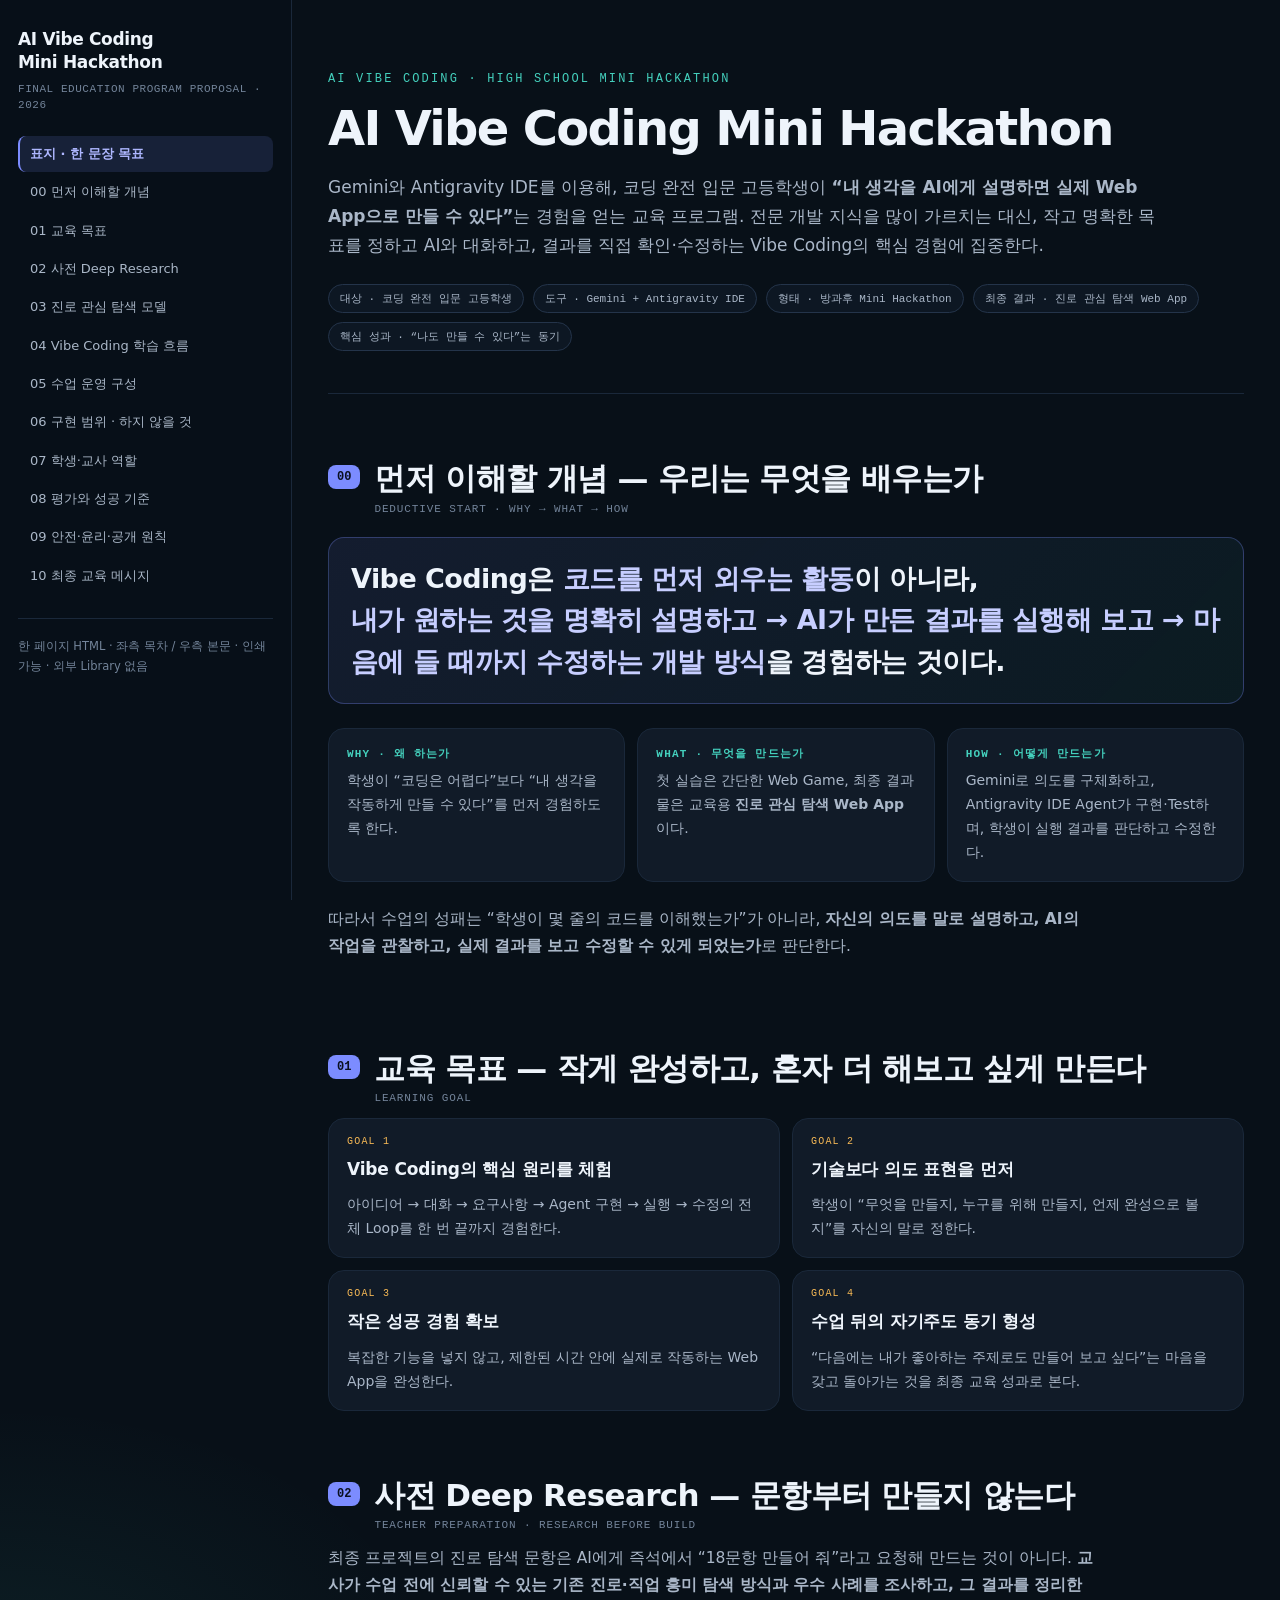
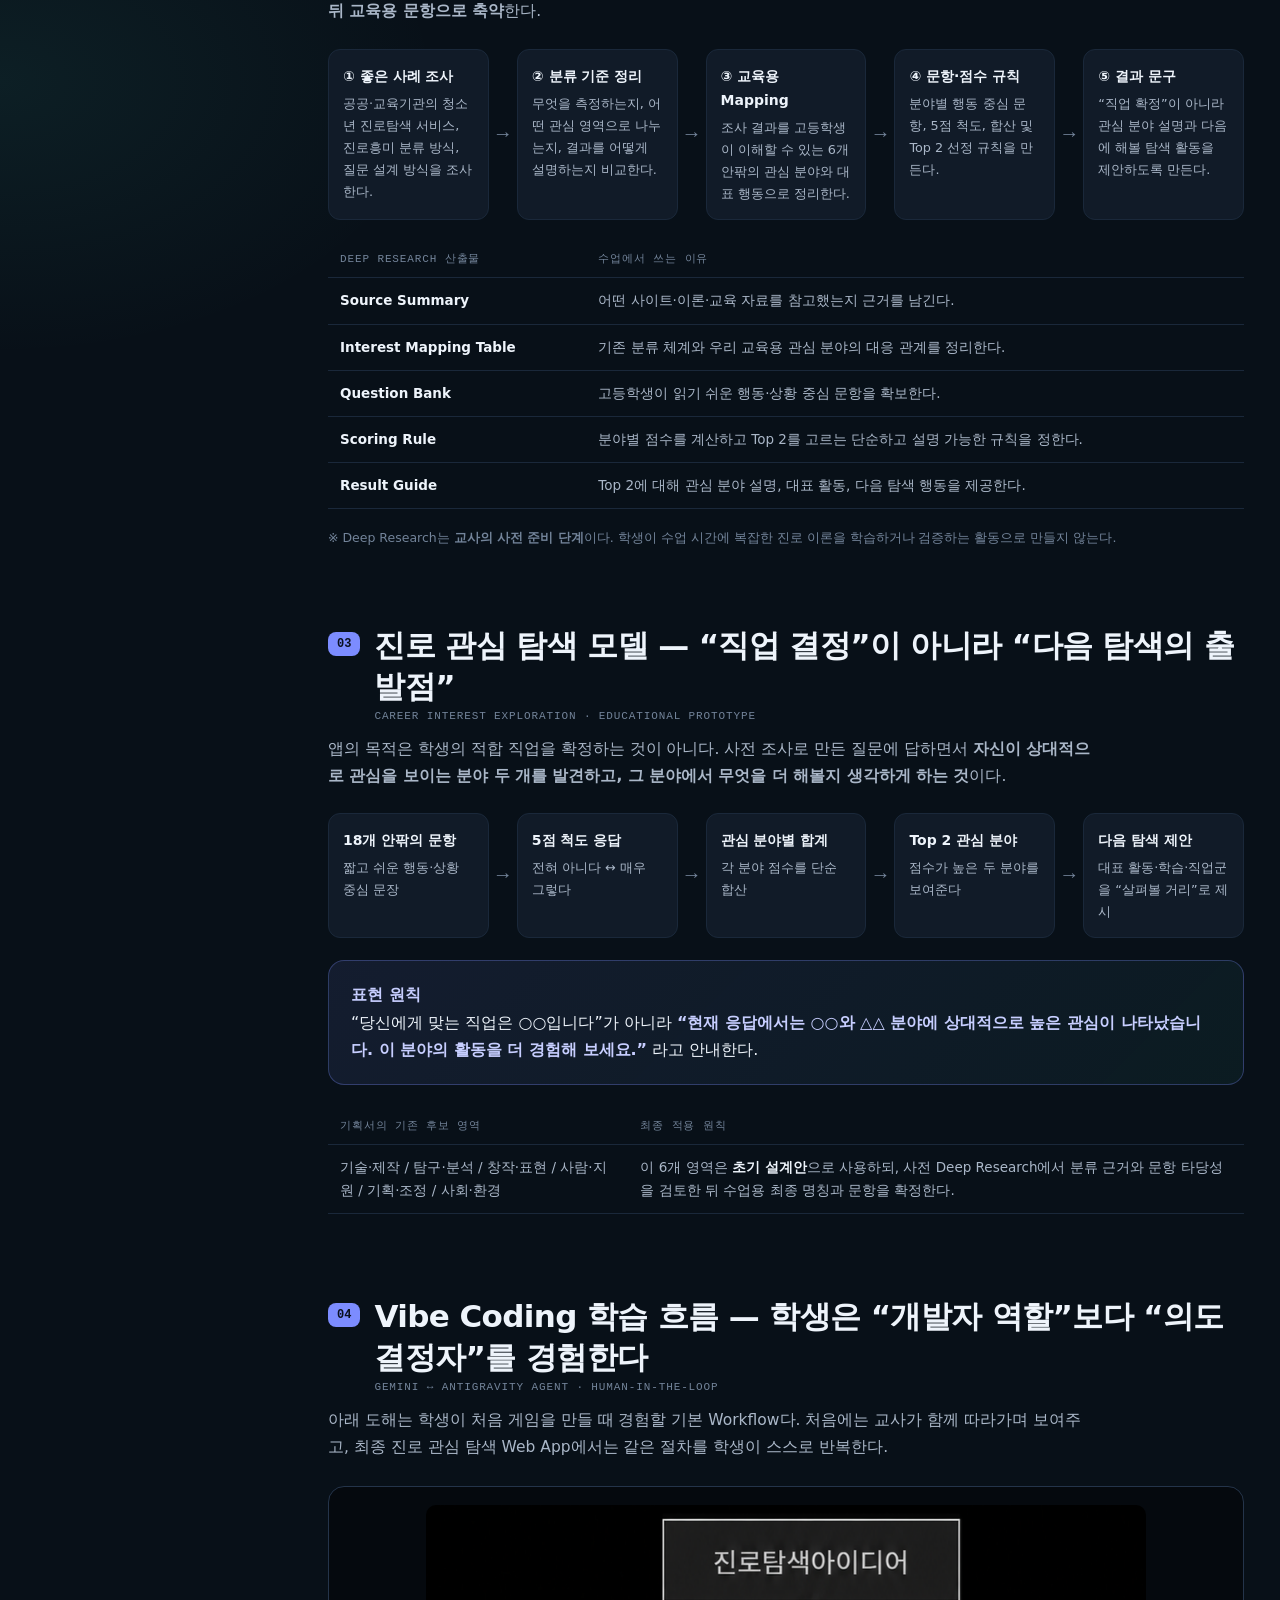
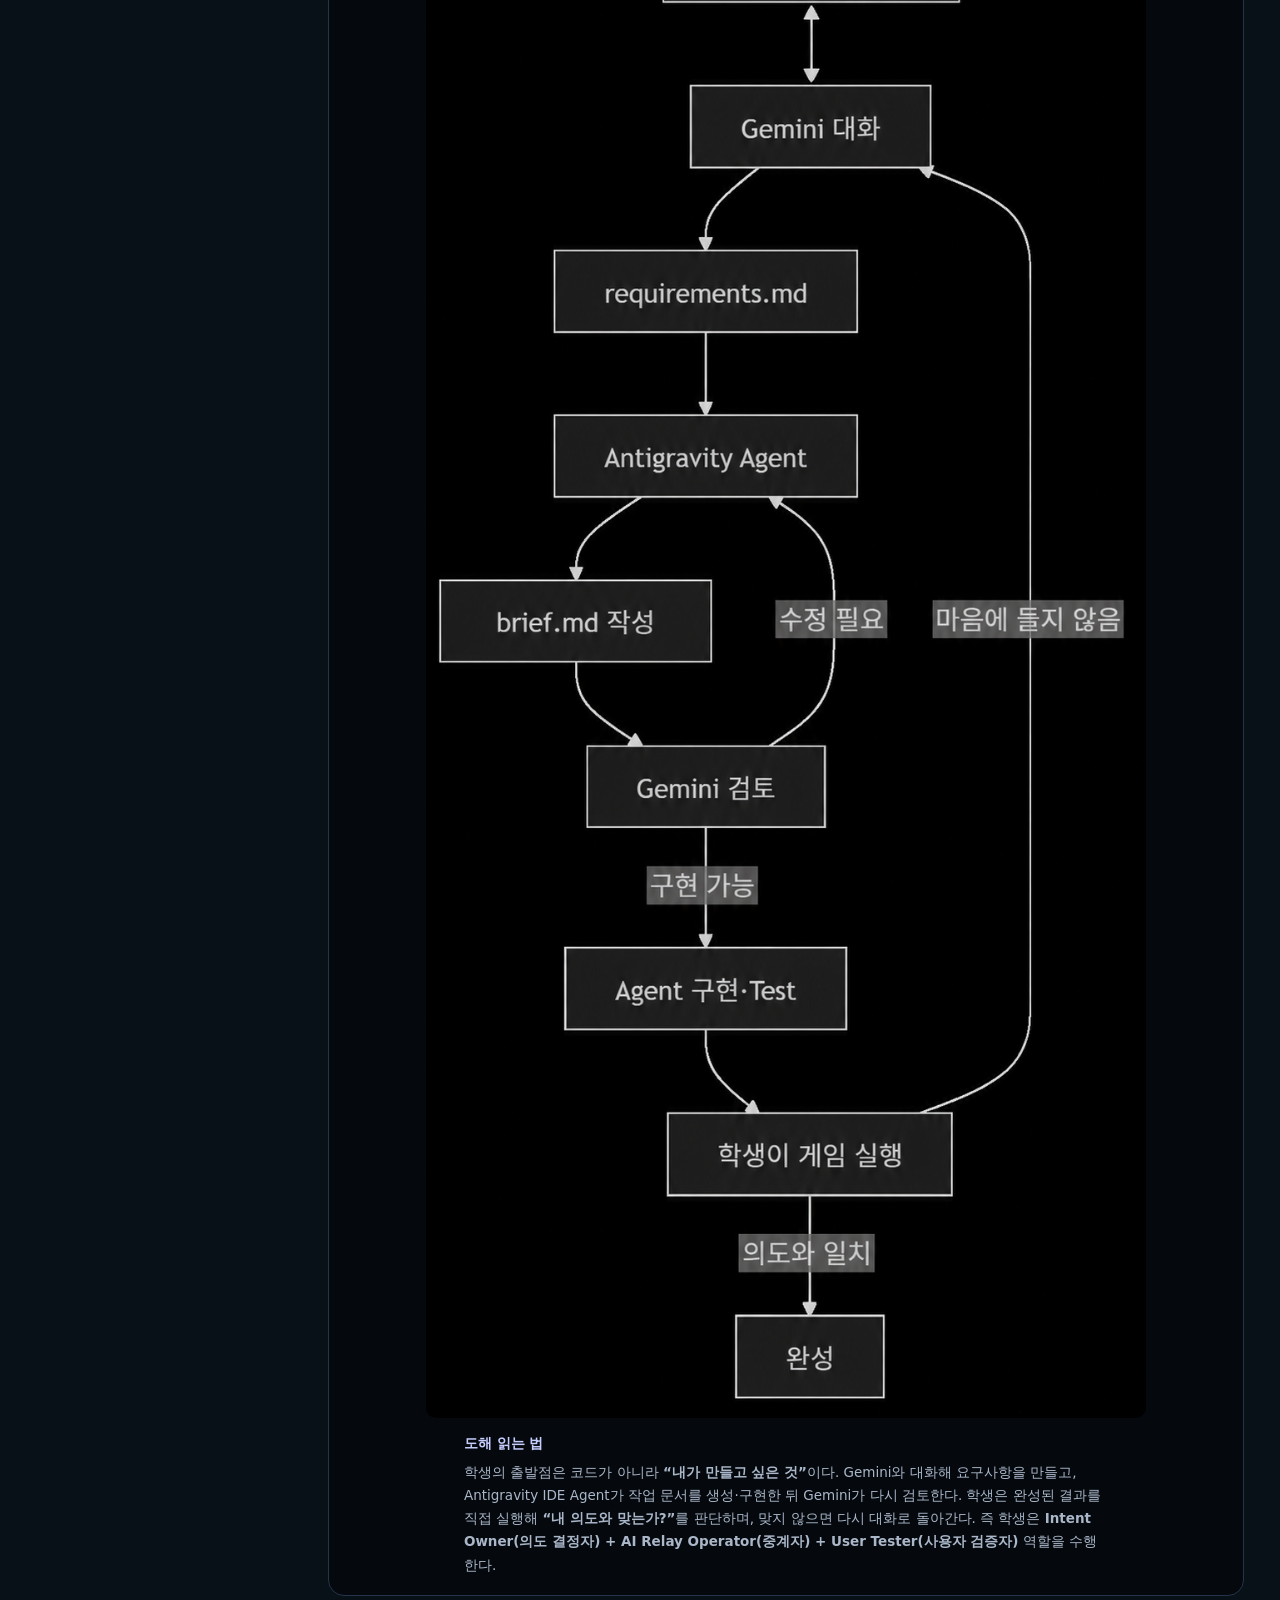
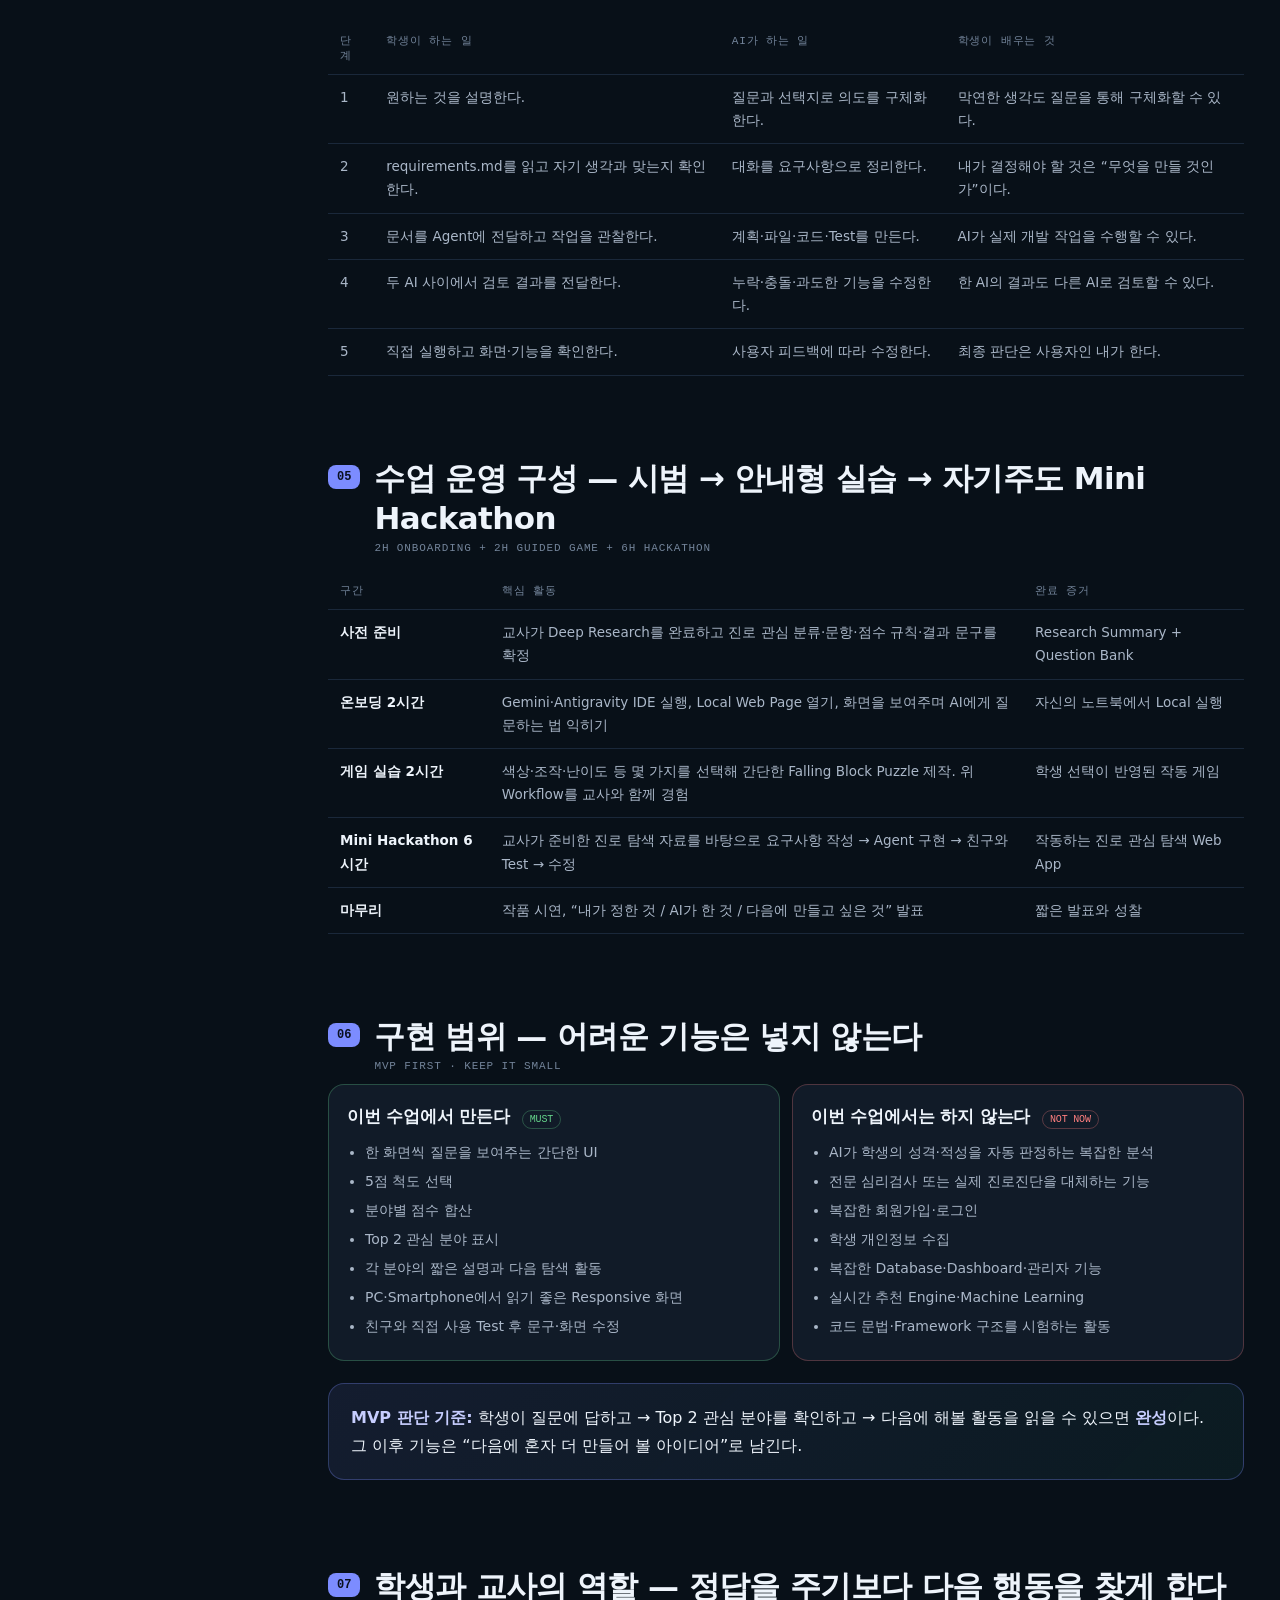
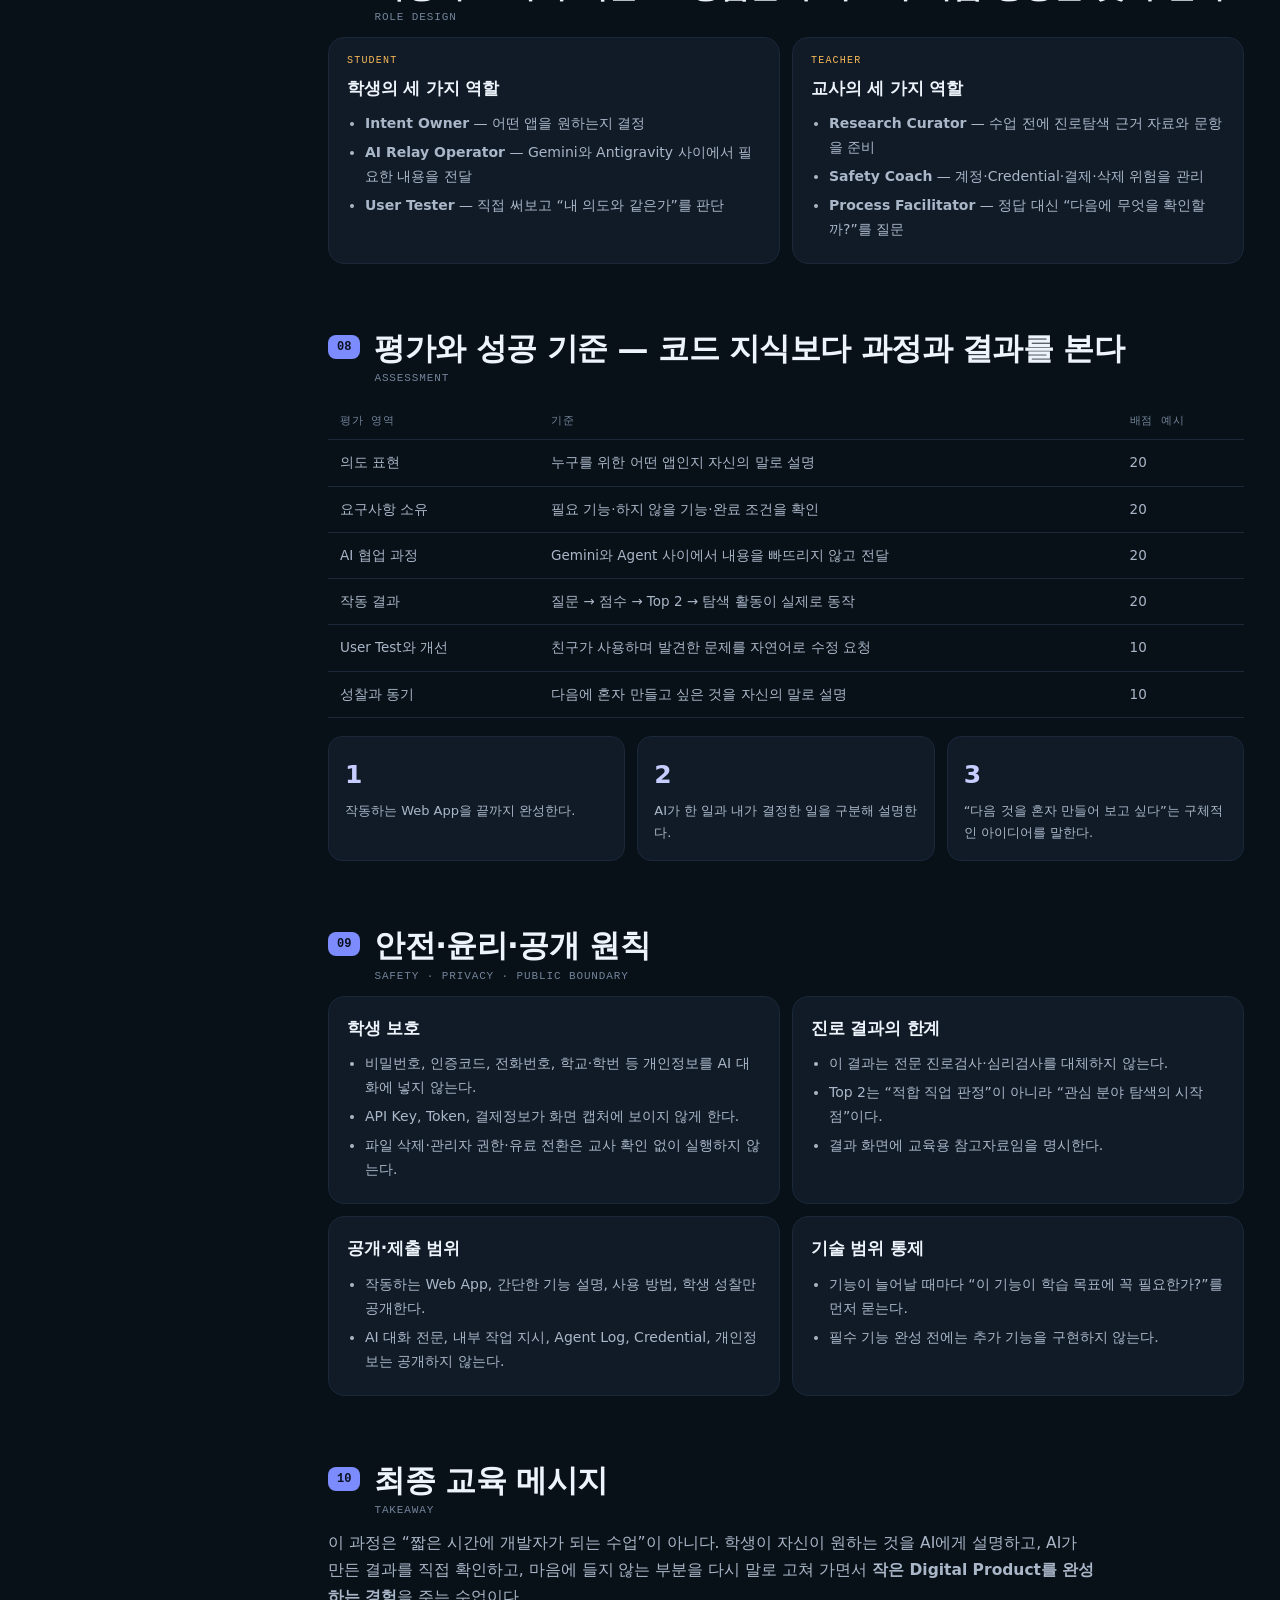
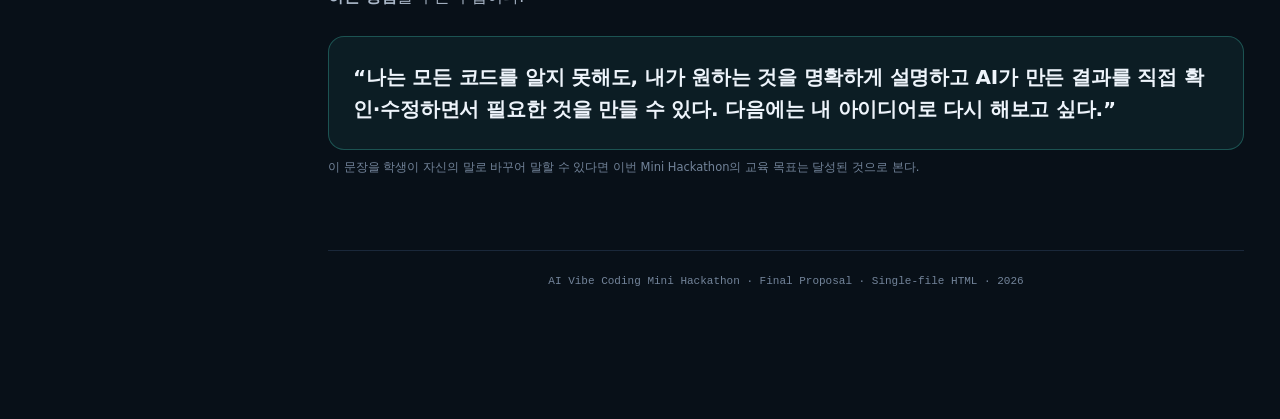
==== learning/1_AI_Vibe_Coding_Mini_Hackathon_Final_Proposal_-1.html @ c6f1b260 "feat: update learning materials navigation to 7 buttons and implement equal-width buttons" ====
<!DOCTYPE html>
<html lang="ko">
<head>
<meta charset="utf-8">
<meta name="viewport" content="width=device-width, initial-scale=1">
<title>AI Vibe Coding Mini Hackathon — 최종 교육 프로그램 기획서</title>
<style>
:root {
  --bg:#081018;
  --bg2:#0b1420;
  --panel:#111b28;
  --panel2:#162235;
  --line:#24344a;
  --line2:#1a283a;
  --ink:#eef4fb;
  --muted:#aab7c8;
  --dim:#73849a;
  --accent:#7c8cff;
  --accent2:#44d0bd;
  --accent3:#f7b955;
  --ok:#65d58b;
  --warn:#ffcc66;
  --danger:#ff7f7f;
  --radius:16px;
  --sans:-apple-system,BlinkMacSystemFont,"Pretendard","Apple SD Gothic Neo","Noto Sans KR","Malgun Gothic",system-ui,sans-serif;
  --mono:ui-monospace,"SFMono-Regular","JetBrains Mono",Menlo,Consolas,monospace;
}
*{box-sizing:border-box}
html{scroll-behavior:smooth}
body{
  margin:0;
  background:
    radial-gradient(900px 600px at 85% -10%,rgba(124,140,255,.12),transparent 60%),
    radial-gradient(800px 500px at 0 20%,rgba(68,208,189,.08),transparent 55%),
    var(--bg);
  color:var(--ink);
  font-family:var(--sans);
  line-height:1.72;
  -webkit-font-smoothing:antialiased;
}
a{color:inherit}
.layout{display:flex;max-width:1600px;margin:0 auto;align-items:flex-start}
.side{
  width:292px;flex:none;position:sticky;top:0;height:100vh;overflow:auto;
  border-right:1px solid var(--line2);background:rgba(8,16,24,.96);
  padding:28px 18px 90px;scrollbar-width:thin;
}
.brand{font-size:17px;font-weight:850;line-height:1.35;letter-spacing:-.02em}
.brand-sub{font:11px/1.5 var(--mono);color:var(--dim);letter-spacing:.05em;margin:7px 0 22px}
.side nav a{
  display:block;text-decoration:none;color:var(--muted);font-size:13px;
  padding:7px 10px;border-radius:8px;border-left:2px solid transparent;margin:2px 0;
  transition:.15s
}
.side nav a:hover{background:rgba(124,140,255,.10);color:var(--ink)}
.side nav a.active{background:rgba(124,140,255,.14);color:#aeb7ff;border-left-color:var(--accent);font-weight:700}
.side .tiny{margin-top:24px;padding-top:18px;border-top:1px solid var(--line2);font-size:11.5px;color:var(--dim)}
.main{flex:1;min-width:0}
.mobile-nav{
  display:none;position:sticky;top:0;z-index:20;background:rgba(8,16,24,.9);
  backdrop-filter:blur(12px);border-bottom:1px solid var(--line2);padding:9px 12px;overflow-x:auto;gap:7px
}
.mobile-nav a{flex:0 0 auto;text-decoration:none;font:11.5px var(--mono);color:var(--muted);border:1px solid var(--line);border-radius:999px;padding:6px 10px}
.wrap{max-width:1040px;margin:0 auto;padding:0 36px 120px}
.hero{padding:72px 0 42px;border-bottom:1px solid var(--line2)}
.kicker{font:12px var(--mono);letter-spacing:.18em;text-transform:uppercase;color:var(--accent2);margin:0 0 14px}
h1{font-size:clamp(31px,5vw,48px);line-height:1.18;margin:0 0 16px;letter-spacing:-.035em}
.lede{font-size:17px;color:var(--muted);max-width:78ch;margin:0}
.meta{display:flex;flex-wrap:wrap;gap:9px;margin-top:24px}
.tag{font:11px var(--mono);color:var(--muted);padding:6px 11px;border:1px solid var(--line);border-radius:999px;background:rgba(17,27,40,.7)}
.section{padding-top:64px;scroll-margin-top:24px}
.section-head{display:flex;gap:14px;align-items:flex-start;margin-bottom:12px}
.num{font:700 12px var(--mono);background:var(--accent);color:#0a1020;border-radius:8px;padding:5px 9px;margin-top:7px}
h2{font-size:clamp(23px,3.5vw,31px);line-height:1.3;margin:0;letter-spacing:-.02em}
h3{font-size:17px;margin:0 0 8px;letter-spacing:-.01em}
.sub{font:11px var(--mono);color:var(--dim);letter-spacing:.08em;margin:4px 0 0}
.intro{color:var(--muted);font-size:15.5px;max-width:78ch;margin:14px 0 24px}
.callout{
  background:linear-gradient(135deg,rgba(124,140,255,.10),rgba(68,208,189,.06));
  border:1px solid rgba(124,140,255,.30);border-radius:var(--radius);padding:20px 22px;margin:22px 0
}
.callout strong{color:#c7ceff}
.statement{
  font-size:clamp(20px,3vw,27px);line-height:1.55;font-weight:800;letter-spacing:-.02em;
  margin:0
}
.logic{display:grid;grid-template-columns:repeat(3,1fr);gap:12px;margin:24px 0}
.logic .box,.card{
  background:var(--panel);border:1px solid var(--line2);border-radius:var(--radius);padding:17px 18px
}
.logic .box b{display:block;font:700 11px var(--mono);letter-spacing:.11em;color:var(--accent2);margin-bottom:7px}
.logic .box p,.card p{margin:0;color:var(--muted);font-size:14px}
.cards{display:grid;grid-template-columns:repeat(2,minmax(0,1fr));gap:12px;margin-top:14px}
.card .label{font:10px var(--mono);letter-spacing:.12em;color:var(--accent3);margin-bottom:8px}
.card ul{margin:8px 0 0;padding-left:18px;color:var(--muted);font-size:14px}
.card li{margin-bottom:5px}
.flow{
  margin:26px 0;background:#05090e;border:1px solid var(--line);border-radius:var(--radius);
  padding:18px;text-align:center
}
.flow img{display:block;max-width:min(100%,720px);height:auto;margin:0 auto;border-radius:10px}
.flow figcaption{margin:14px auto 0;color:var(--muted);font-size:13.5px;max-width:75ch;text-align:left}
.flow .cap-title{display:block;color:#c7ceff;font-weight:800;margin-bottom:5px}
.pipeline{display:flex;align-items:stretch;gap:8px;flex-wrap:wrap;margin:20px 0}
.pipe{
  flex:1 1 145px;background:var(--panel);border:1px solid var(--line2);border-radius:12px;padding:14px 14px;
  min-height:108px
}
.pipe b{display:block;color:var(--ink);font-size:14px;margin-bottom:5px}
.pipe span{display:block;color:var(--muted);font-size:12.8px}
.arrow{align-self:center;color:var(--dim);font:20px var(--mono)}
table{width:100%;border-collapse:collapse;margin:18px 0;font-size:13.5px}
th,td{padding:11px 12px;border-bottom:1px solid var(--line2);text-align:left;vertical-align:top}
th{font:11px var(--mono);letter-spacing:.08em;color:var(--dim);text-transform:uppercase}
td{color:var(--muted)}
td strong{color:var(--ink)}
.pill{display:inline-block;font:10px var(--mono);padding:3px 7px;border-radius:999px;border:1px solid var(--line);margin-right:4px;color:var(--muted)}
.good{color:var(--ok)}
.warn{color:var(--warn)}
.scope{display:grid;grid-template-columns:1fr 1fr;gap:12px}
.scope .do{border-color:rgba(101,213,139,.28)}
.scope .dont{border-color:rgba(255,127,127,.26)}
.scope h3 span{font:10px var(--mono);padding:3px 7px;border-radius:999px;margin-left:6px}
.scope .do h3 span{color:var(--ok);border:1px solid rgba(101,213,139,.3)}
.scope .dont h3 span{color:var(--danger);border:1px solid rgba(255,127,127,.3)}
.scope ul{margin:8px 0 0;padding-left:18px;color:var(--muted);font-size:14px}
.mini-note{font-size:12.5px;color:var(--dim);margin-top:8px}
.outcome{display:grid;grid-template-columns:repeat(3,1fr);gap:12px;margin-top:16px}
.metric{background:var(--panel);border:1px solid var(--line2);border-radius:14px;padding:16px}
.metric .big{font-size:25px;font-weight:850;color:#c7ceff}
.metric p{margin:4px 0 0;color:var(--muted);font-size:13px}
.final-msg{
  margin-top:26px;padding:24px;border-radius:16px;border:1px solid rgba(68,208,189,.3);
  background:rgba(68,208,189,.07)
}
.final-msg p{font-size:20px;font-weight:800;margin:0;line-height:1.6;letter-spacing:-.01em}
footer{margin-top:72px;padding-top:24px;border-top:1px solid var(--line2);color:var(--dim);font:11px var(--mono);text-align:center}
.print-note{font-size:11.5px;color:var(--dim);margin-top:8px}
@media(max-width:1180px){
  .side{display:none} .mobile-nav{display:flex} .wrap{padding:0 22px 90px}
}
@media(max-width:720px){
  .logic,.cards,.scope,.outcome{grid-template-columns:1fr}
  .hero{padding-top:44px}
  .wrap{padding-left:15px;padding-right:15px}
  table{font-size:12.5px} th,td{padding:9px 8px}
  .arrow{display:none}
}
@media print{
  body{background:white;color:#111}
  .side,.mobile-nav{display:none!important}
  .wrap{max-width:none;padding:0 18mm 18mm}
  .hero{padding-top:10mm}
  .card,.logic .box,.callout,.pipe,.metric,.final-msg,.flow{background:#fff;border-color:#bbb}
  p,td,.intro,.lede,.card p,.card ul,.flow figcaption,.pipe span,.mini-note{color:#333!important}
  h1,h2,h3,.statement,.final-msg p{color:#111!important}
}
</style>
</head>
<body>
<div class="layout">
<aside class="side">
  <div class="brand">AI Vibe Coding<br>Mini Hackathon</div>
  <div class="brand-sub">FINAL EDUCATION PROGRAM PROPOSAL · 2026</div>
  <nav id="toc">
    <a href="#top">표지 · 한 문장 목표</a>
    <a href="#concept">00 먼저 이해할 개념</a>
    <a href="#goal">01 교육 목표</a>
    <a href="#research">02 사전 Deep Research</a>
    <a href="#career">03 진로 관심 탐색 모델</a>
    <a href="#workflow">04 Vibe Coding 학습 흐름</a>
    <a href="#program">05 수업 운영 구성</a>
    <a href="#scope">06 구현 범위 · 하지 않을 것</a>
    <a href="#roles">07 학생·교사 역할</a>
    <a href="#assessment">08 평가와 성공 기준</a>
    <a href="#safety">09 안전·윤리·공개 원칙</a>
    <a href="#message">10 최종 교육 메시지</a>
  </nav>
  <div class="tiny">한 페이지 HTML · 좌측 목차 / 우측 본문 · 인쇄 가능 · 외부 Library 없음</div>
</aside>

<main class="main">
<nav class="mobile-nav">
  <a href="#concept">개념</a><a href="#research">Deep Research</a><a href="#career">진로탐색</a>
  <a href="#workflow">Workflow</a><a href="#program">운영</a><a href="#scope">범위</a><a href="#message">메시지</a>
</nav>

<div class="wrap">
<header class="hero" id="top">
  <p class="kicker">AI VIBE CODING · HIGH SCHOOL MINI HACKATHON</p>
  <h1>AI Vibe Coding Mini Hackathon</h1>
  <p class="lede">
    Gemini와 Antigravity IDE를 이용해, 코딩 완전 입문 고등학생이
    <strong>“내 생각을 AI에게 설명하면 실제 Web App으로 만들 수 있다”</strong>는 경험을 얻는 교육 프로그램.
    전문 개발 지식을 많이 가르치는 대신, 작고 명확한 목표를 정하고 AI와 대화하고,
    결과를 직접 확인·수정하는 Vibe Coding의 핵심 경험에 집중한다.
  </p>
  <div class="meta">
    <span class="tag">대상 · 코딩 완전 입문 고등학생</span>
    <span class="tag">도구 · Gemini + Antigravity IDE</span>
    <span class="tag">형태 · 방과후 Mini Hackathon</span>
    <span class="tag">최종 결과 · 진로 관심 탐색 Web App</span>
    <span class="tag">핵심 성과 · “나도 만들 수 있다”는 동기</span>
  </div>
</header>

<section class="section" id="concept">
  <div class="section-head"><span class="num">00</span><div><h2>먼저 이해할 개념 — 우리는 무엇을 배우는가</h2><p class="sub">DEDUCTIVE START · WHY → WHAT → HOW</p></div></div>
  <div class="callout">
    <p class="statement">Vibe Coding은 <strong>코드를 먼저 외우는 활동</strong>이 아니라,<br>
    <strong>내가 원하는 것을 명확히 설명하고 → AI가 만든 결과를 실행해 보고 → 마음에 들 때까지 수정하는 개발 방식</strong>을 경험하는 것이다.</p>
  </div>
  <div class="logic">
    <div class="box"><b>WHY · 왜 하는가</b><p>학생이 “코딩은 어렵다”보다 “내 생각을 작동하게 만들 수 있다”를 먼저 경험하도록 한다.</p></div>
    <div class="box"><b>WHAT · 무엇을 만드는가</b><p>첫 실습은 간단한 Web Game, 최종 결과물은 교육용 <strong>진로 관심 탐색 Web App</strong>이다.</p></div>
    <div class="box"><b>HOW · 어떻게 만드는가</b><p>Gemini로 의도를 구체화하고, Antigravity IDE Agent가 구현·Test하며, 학생이 실행 결과를 판단하고 수정한다.</p></div>
  </div>
  <p class="intro">
    따라서 수업의 성패는 “학생이 몇 줄의 코드를 이해했는가”가 아니라,
    <strong>자신의 의도를 말로 설명하고, AI의 작업을 관찰하고, 실제 결과를 보고 수정할 수 있게 되었는가</strong>로 판단한다.
  </p>
</section>

<section class="section" id="goal">
  <div class="section-head"><span class="num">01</span><div><h2>교육 목표 — 작게 완성하고, 혼자 더 해보고 싶게 만든다</h2><p class="sub">LEARNING GOAL</p></div></div>
  <div class="cards">
    <div class="card"><div class="label">GOAL 1</div><h3>Vibe Coding의 핵심 원리를 체험</h3><p>아이디어 → 대화 → 요구사항 → Agent 구현 → 실행 → 수정의 전체 Loop를 한 번 끝까지 경험한다.</p></div>
    <div class="card"><div class="label">GOAL 2</div><h3>기술보다 의도 표현을 먼저</h3><p>학생이 “무엇을 만들지, 누구를 위해 만들지, 언제 완성으로 볼지”를 자신의 말로 정한다.</p></div>
    <div class="card"><div class="label">GOAL 3</div><h3>작은 성공 경험 확보</h3><p>복잡한 기능을 넣지 않고, 제한된 시간 안에 실제로 작동하는 Web App을 완성한다.</p></div>
    <div class="card"><div class="label">GOAL 4</div><h3>수업 뒤의 자기주도 동기 형성</h3><p>“다음에는 내가 좋아하는 주제로도 만들어 보고 싶다”는 마음을 갖고 돌아가는 것을 최종 교육 성과로 본다.</p></div>
  </div>
</section>

<section class="section" id="research">
  <div class="section-head"><span class="num">02</span><div><h2>사전 Deep Research — 문항부터 만들지 않는다</h2><p class="sub">TEACHER PREPARATION · RESEARCH BEFORE BUILD</p></div></div>
  <p class="intro">
    최종 프로젝트의 진로 탐색 문항은 AI에게 즉석에서 “18문항 만들어 줘”라고 요청해 만드는 것이 아니다.
    <strong>교사가 수업 전에 신뢰할 수 있는 기존 진로·직업 흥미 탐색 방식과 우수 사례를 조사하고,
    그 결과를 정리한 뒤 교육용 문항으로 축약</strong>한다.
  </p>
  <div class="pipeline">
    <div class="pipe"><b>① 좋은 사례 조사</b><span>공공·교육기관의 청소년 진로탐색 서비스, 진로흥미 분류 방식, 질문 설계 방식을 조사한다.</span></div>
    <div class="arrow">→</div>
    <div class="pipe"><b>② 분류 기준 정리</b><span>무엇을 측정하는지, 어떤 관심 영역으로 나누는지, 결과를 어떻게 설명하는지 비교한다.</span></div>
    <div class="arrow">→</div>
    <div class="pipe"><b>③ 교육용 Mapping</b><span>조사 결과를 고등학생이 이해할 수 있는 6개 안팎의 관심 분야와 대표 행동으로 정리한다.</span></div>
    <div class="arrow">→</div>
    <div class="pipe"><b>④ 문항·점수 규칙</b><span>분야별 행동 중심 문항, 5점 척도, 합산 및 Top 2 선정 규칙을 만든다.</span></div>
    <div class="arrow">→</div>
    <div class="pipe"><b>⑤ 결과 문구</b><span>“직업 확정”이 아니라 관심 분야 설명과 다음에 해볼 탐색 활동을 제안하도록 만든다.</span></div>
  </div>

  <table>
    <thead><tr><th>Deep Research 산출물</th><th>수업에서 쓰는 이유</th></tr></thead>
    <tbody>
      <tr><td><strong>Source Summary</strong></td><td>어떤 사이트·이론·교육 자료를 참고했는지 근거를 남긴다.</td></tr>
      <tr><td><strong>Interest Mapping Table</strong></td><td>기존 분류 체계와 우리 교육용 관심 분야의 대응 관계를 정리한다.</td></tr>
      <tr><td><strong>Question Bank</strong></td><td>고등학생이 읽기 쉬운 행동·상황 중심 문항을 확보한다.</td></tr>
      <tr><td><strong>Scoring Rule</strong></td><td>분야별 점수를 계산하고 Top 2를 고르는 단순하고 설명 가능한 규칙을 정한다.</td></tr>
      <tr><td><strong>Result Guide</strong></td><td>Top 2에 대해 관심 분야 설명, 대표 활동, 다음 탐색 행동을 제공한다.</td></tr>
    </tbody>
  </table>
  <p class="mini-note">※ Deep Research는 <strong>교사의 사전 준비 단계</strong>이다. 학생이 수업 시간에 복잡한 진로 이론을 학습하거나 검증하는 활동으로 만들지 않는다.</p>
</section>

<section class="section" id="career">
  <div class="section-head"><span class="num">03</span><div><h2>진로 관심 탐색 모델 — “직업 결정”이 아니라 “다음 탐색의 출발점”</h2><p class="sub">CAREER INTEREST EXPLORATION · EDUCATIONAL PROTOTYPE</p></div></div>
  <p class="intro">
    앱의 목적은 학생의 적합 직업을 확정하는 것이 아니다. 사전 조사로 만든 질문에 답하면서
    <strong>자신이 상대적으로 관심을 보이는 분야 두 개를 발견하고, 그 분야에서 무엇을 더 해볼지 생각하게 하는 것</strong>이다.
  </p>
  <div class="pipeline">
    <div class="pipe"><b>18개 안팎의 문항</b><span>짧고 쉬운 행동·상황 중심 문장</span></div>
    <div class="arrow">→</div>
    <div class="pipe"><b>5점 척도 응답</b><span>전혀 아니다 ↔ 매우 그렇다</span></div>
    <div class="arrow">→</div>
    <div class="pipe"><b>관심 분야별 합계</b><span>각 분야 점수를 단순 합산</span></div>
    <div class="arrow">→</div>
    <div class="pipe"><b>Top 2 관심 분야</b><span>점수가 높은 두 분야를 보여준다</span></div>
    <div class="arrow">→</div>
    <div class="pipe"><b>다음 탐색 제안</b><span>대표 활동·학습·직업군을 “살펴볼 거리”로 제시</span></div>
  </div>

  <div class="callout">
    <strong>표현 원칙</strong><br>
    “당신에게 맞는 직업은 ○○입니다”가 아니라
    <strong>“현재 응답에서는 ○○와 △△ 분야에 상대적으로 높은 관심이 나타났습니다. 이 분야의 활동을 더 경험해 보세요.”</strong>
    라고 안내한다.
  </div>

  <table>
    <thead><tr><th>기획서의 기존 후보 영역</th><th>최종 적용 원칙</th></tr></thead>
    <tbody>
      <tr><td>기술·제작 / 탐구·분석 / 창작·표현 / 사람·지원 / 기획·조정 / 사회·환경</td>
      <td>이 6개 영역은 <strong>초기 설계안</strong>으로 사용하되, 사전 Deep Research에서 분류 근거와 문항 타당성을 검토한 뒤 수업용 최종 명칭과 문항을 확정한다.</td></tr>
    </tbody>
  </table>
</section>

<section class="section" id="workflow">
  <div class="section-head"><span class="num">04</span><div><h2>Vibe Coding 학습 흐름 — 학생은 “개발자 역할”보다 “의도 결정자”를 경험한다</h2><p class="sub">GEMINI ↔ ANTIGRAVITY AGENT · HUMAN-IN-THE-LOOP</p></div></div>
  <p class="intro">
    아래 도해는 학생이 처음 게임을 만들 때 경험할 기본 Workflow다.
    처음에는 교사가 함께 따라가며 보여주고, 최종 진로 관심 탐색 Web App에서는 같은 절차를 학생이 스스로 반복한다.
  </p>

  <figure class="flow">
    <img src="[data-uri]" alt="학생의 게임 아이디어에서 Gemini 대화, requirements.md, Antigravity Agent, Gemini 검토, 구현·Test, 학생 실행과 완성으로 이어지는 Vibe Coding 흐름도">
    <figcaption>
      <span class="cap-title">도해 읽는 법</span>
      학생의 출발점은 코드가 아니라 <strong>“내가 만들고 싶은 것”</strong>이다.
      Gemini와 대화해 요구사항을 만들고, Antigravity IDE Agent가 작업 문서를 생성·구현한 뒤 Gemini가 다시 검토한다.
      학생은 완성된 결과를 직접 실행해 <strong>“내 의도와 맞는가?”</strong>를 판단하며, 맞지 않으면 다시 대화로 돌아간다.
      즉 학생은 <strong>Intent Owner(의도 결정자) + AI Relay Operator(중계자) + User Tester(사용자 검증자)</strong> 역할을 수행한다.
    </figcaption>
  </figure>

  <table>
    <thead><tr><th>단계</th><th>학생이 하는 일</th><th>AI가 하는 일</th><th>학생이 배우는 것</th></tr></thead>
    <tbody>
      <tr><td>1</td><td>원하는 것을 설명한다.</td><td>질문과 선택지로 의도를 구체화한다.</td><td>막연한 생각도 질문을 통해 구체화할 수 있다.</td></tr>
      <tr><td>2</td><td>requirements.md를 읽고 자기 생각과 맞는지 확인한다.</td><td>대화를 요구사항으로 정리한다.</td><td>내가 결정해야 할 것은 “무엇을 만들 것인가”이다.</td></tr>
      <tr><td>3</td><td>문서를 Agent에 전달하고 작업을 관찰한다.</td><td>계획·파일·코드·Test를 만든다.</td><td>AI가 실제 개발 작업을 수행할 수 있다.</td></tr>
      <tr><td>4</td><td>두 AI 사이에서 검토 결과를 전달한다.</td><td>누락·충돌·과도한 기능을 수정한다.</td><td>한 AI의 결과도 다른 AI로 검토할 수 있다.</td></tr>
      <tr><td>5</td><td>직접 실행하고 화면·기능을 확인한다.</td><td>사용자 피드백에 따라 수정한다.</td><td>최종 판단은 사용자인 내가 한다.</td></tr>
    </tbody>
  </table>
</section>

<section class="section" id="program">
  <div class="section-head"><span class="num">05</span><div><h2>수업 운영 구성 — 시범 → 안내형 실습 → 자기주도 Mini Hackathon</h2><p class="sub">2H ONBOARDING + 2H GUIDED GAME + 6H HACKATHON</p></div></div>
  <table>
    <thead><tr><th>구간</th><th>핵심 활동</th><th>완료 증거</th></tr></thead>
    <tbody>
      <tr><td><strong>사전 준비</strong></td><td>교사가 Deep Research를 완료하고 진로 관심 분류·문항·점수 규칙·결과 문구를 확정</td><td>Research Summary + Question Bank</td></tr>
      <tr><td><strong>온보딩 2시간</strong></td><td>Gemini·Antigravity IDE 실행, Local Web Page 열기, 화면을 보여주며 AI에게 질문하는 법 익히기</td><td>자신의 노트북에서 Local 실행</td></tr>
      <tr><td><strong>게임 실습 2시간</strong></td><td>색상·조작·난이도 등 몇 가지를 선택해 간단한 Falling Block Puzzle 제작. 위 Workflow를 교사와 함께 경험</td><td>학생 선택이 반영된 작동 게임</td></tr>
      <tr><td><strong>Mini Hackathon 6시간</strong></td><td>교사가 준비한 진로 탐색 자료를 바탕으로 요구사항 작성 → Agent 구현 → 친구와 Test → 수정</td><td>작동하는 진로 관심 탐색 Web App</td></tr>
      <tr><td><strong>마무리</strong></td><td>작품 시연, “내가 정한 것 / AI가 한 것 / 다음에 만들고 싶은 것” 발표</td><td>짧은 발표와 성찰</td></tr>
    </tbody>
  </table>
</section>

<section class="section" id="scope">
  <div class="section-head"><span class="num">06</span><div><h2>구현 범위 — 어려운 기능은 넣지 않는다</h2><p class="sub">MVP FIRST · KEEP IT SMALL</p></div></div>
  <div class="scope">
    <div class="card do">
      <h3>이번 수업에서 만든다 <span>MUST</span></h3>
      <ul>
        <li>한 화면씩 질문을 보여주는 간단한 UI</li>
        <li>5점 척도 선택</li>
        <li>분야별 점수 합산</li>
        <li>Top 2 관심 분야 표시</li>
        <li>각 분야의 짧은 설명과 다음 탐색 활동</li>
        <li>PC·Smartphone에서 읽기 좋은 Responsive 화면</li>
        <li>친구와 직접 사용 Test 후 문구·화면 수정</li>
      </ul>
    </div>
    <div class="card dont">
      <h3>이번 수업에서는 하지 않는다 <span>NOT NOW</span></h3>
      <ul>
        <li>AI가 학생의 성격·적성을 자동 판정하는 복잡한 분석</li>
        <li>전문 심리검사 또는 실제 진로진단을 대체하는 기능</li>
        <li>복잡한 회원가입·로그인</li>
        <li>학생 개인정보 수집</li>
        <li>복잡한 Database·Dashboard·관리자 기능</li>
        <li>실시간 추천 Engine·Machine Learning</li>
        <li>코드 문법·Framework 구조를 시험하는 활동</li>
      </ul>
    </div>
  </div>
  <div class="callout">
    <strong>MVP 판단 기준:</strong> 학생이 질문에 답하고 → Top 2 관심 분야를 확인하고 → 다음에 해볼 활동을 읽을 수 있으면 <strong>완성</strong>이다.
    그 이후 기능은 “다음에 혼자 더 만들어 볼 아이디어”로 남긴다.
  </div>
</section>

<section class="section" id="roles">
  <div class="section-head"><span class="num">07</span><div><h2>학생과 교사의 역할 — 정답을 주기보다 다음 행동을 찾게 한다</h2><p class="sub">ROLE DESIGN</p></div></div>
  <div class="cards">
    <div class="card">
      <div class="label">STUDENT</div><h3>학생의 세 가지 역할</h3>
      <ul>
        <li><strong>Intent Owner</strong> — 어떤 앱을 원하는지 결정</li>
        <li><strong>AI Relay Operator</strong> — Gemini와 Antigravity 사이에서 필요한 내용을 전달</li>
        <li><strong>User Tester</strong> — 직접 써보고 “내 의도와 같은가”를 판단</li>
      </ul>
    </div>
    <div class="card">
      <div class="label">TEACHER</div><h3>교사의 세 가지 역할</h3>
      <ul>
        <li><strong>Research Curator</strong> — 수업 전에 진로탐색 근거 자료와 문항을 준비</li>
        <li><strong>Safety Coach</strong> — 계정·Credential·결제·삭제 위험을 관리</li>
        <li><strong>Process Facilitator</strong> — 정답 대신 “다음에 무엇을 확인할까?”를 질문</li>
      </ul>
    </div>
  </div>
</section>

<section class="section" id="assessment">
  <div class="section-head"><span class="num">08</span><div><h2>평가와 성공 기준 — 코드 지식보다 과정과 결과를 본다</h2><p class="sub">ASSESSMENT</p></div></div>
  <table>
    <thead><tr><th>평가 영역</th><th>기준</th><th>배점 예시</th></tr></thead>
    <tbody>
      <tr><td>의도 표현</td><td>누구를 위한 어떤 앱인지 자신의 말로 설명</td><td>20</td></tr>
      <tr><td>요구사항 소유</td><td>필요 기능·하지 않을 기능·완료 조건을 확인</td><td>20</td></tr>
      <tr><td>AI 협업 과정</td><td>Gemini와 Agent 사이에서 내용을 빠뜨리지 않고 전달</td><td>20</td></tr>
      <tr><td>작동 결과</td><td>질문 → 점수 → Top 2 → 탐색 활동이 실제로 동작</td><td>20</td></tr>
      <tr><td>User Test와 개선</td><td>친구가 사용하며 발견한 문제를 자연어로 수정 요청</td><td>10</td></tr>
      <tr><td>성찰과 동기</td><td>다음에 혼자 만들고 싶은 것을 자신의 말로 설명</td><td>10</td></tr>
    </tbody>
  </table>
  <div class="outcome">
    <div class="metric"><div class="big">1</div><p>작동하는 Web App을 끝까지 완성한다.</p></div>
    <div class="metric"><div class="big">2</div><p>AI가 한 일과 내가 결정한 일을 구분해 설명한다.</p></div>
    <div class="metric"><div class="big">3</div><p>“다음 것을 혼자 만들어 보고 싶다”는 구체적인 아이디어를 말한다.</p></div>
  </div>
</section>

<section class="section" id="safety">
  <div class="section-head"><span class="num">09</span><div><h2>안전·윤리·공개 원칙</h2><p class="sub">SAFETY · PRIVACY · PUBLIC BOUNDARY</p></div></div>
  <div class="cards">
    <div class="card"><h3>학생 보호</h3><ul>
      <li>비밀번호, 인증코드, 전화번호, 학교·학번 등 개인정보를 AI 대화에 넣지 않는다.</li>
      <li>API Key, Token, 결제정보가 화면 캡처에 보이지 않게 한다.</li>
      <li>파일 삭제·관리자 권한·유료 전환은 교사 확인 없이 실행하지 않는다.</li>
    </ul></div>
    <div class="card"><h3>진로 결과의 한계</h3><ul>
      <li>이 결과는 전문 진로검사·심리검사를 대체하지 않는다.</li>
      <li>Top 2는 “적합 직업 판정”이 아니라 “관심 분야 탐색의 시작점”이다.</li>
      <li>결과 화면에 교육용 참고자료임을 명시한다.</li>
    </ul></div>
    <div class="card"><h3>공개·제출 범위</h3><ul>
      <li>작동하는 Web App, 간단한 기능 설명, 사용 방법, 학생 성찰만 공개한다.</li>
      <li>AI 대화 전문, 내부 작업 지시, Agent Log, Credential, 개인정보는 공개하지 않는다.</li>
    </ul></div>
    <div class="card"><h3>기술 범위 통제</h3><ul>
      <li>기능이 늘어날 때마다 “이 기능이 학습 목표에 꼭 필요한가?”를 먼저 묻는다.</li>
      <li>필수 기능 완성 전에는 추가 기능을 구현하지 않는다.</li>
    </ul></div>
  </div>
</section>

<section class="section" id="message">
  <div class="section-head"><span class="num">10</span><div><h2>최종 교육 메시지</h2><p class="sub">TAKEAWAY</p></div></div>
  <p class="intro">
    이 과정은 “짧은 시간에 개발자가 되는 수업”이 아니다.
    학생이 자신이 원하는 것을 AI에게 설명하고, AI가 만든 결과를 직접 확인하고,
    마음에 들지 않는 부분을 다시 말로 고쳐 가면서 <strong>작은 Digital Product를 완성하는 경험</strong>을 주는 수업이다.
  </p>
  <div class="final-msg">
    <p>“나는 모든 코드를 알지 못해도, 내가 원하는 것을 명확하게 설명하고 AI가 만든 결과를 직접 확인·수정하면서 필요한 것을 만들 수 있다. 다음에는 내 아이디어로 다시 해보고 싶다.”</p>
  </div>
  <p class="print-note">이 문장을 학생이 자신의 말로 바꾸어 말할 수 있다면 이번 Mini Hackathon의 교육 목표는 달성된 것으로 본다.</p>
</section>

<footer>AI Vibe Coding Mini Hackathon · Final Proposal · Single-file HTML · 2026</footer>
</div>
</main>
</div>

<script>
(function(){
  const links=[...document.querySelectorAll('#toc a')];
  const targets=links.map(a=>document.querySelector(a.getAttribute('href'))).filter(Boolean);
  const update=()=>{
    let current=targets[0];
    for(const el of targets){
      if(el.getBoundingClientRect().top<=120) current=el;
    }
    links.forEach(a=>a.classList.toggle('active',a.getAttribute('href')==='#'+current.id));
  };
  document.addEventListener('scroll',update,{passive:true});
  update();
})();
</script>
</body>
</html>
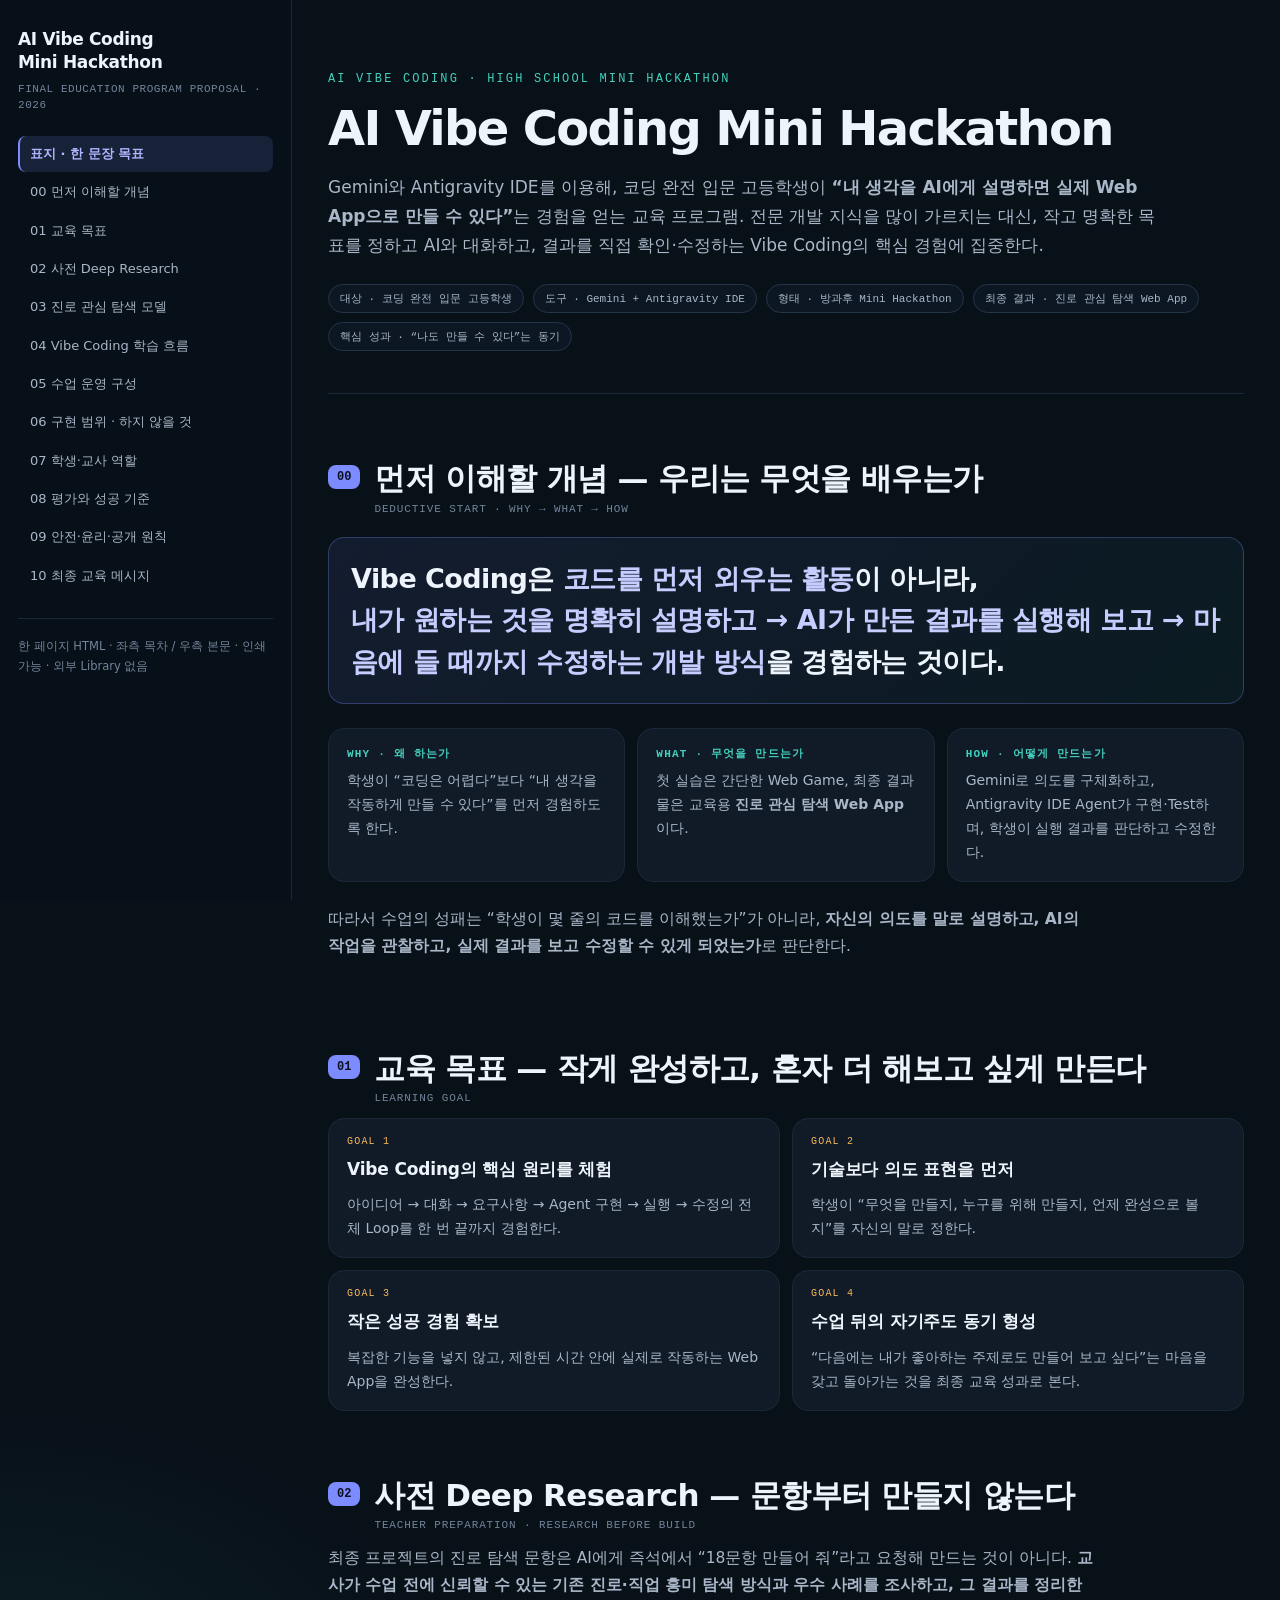
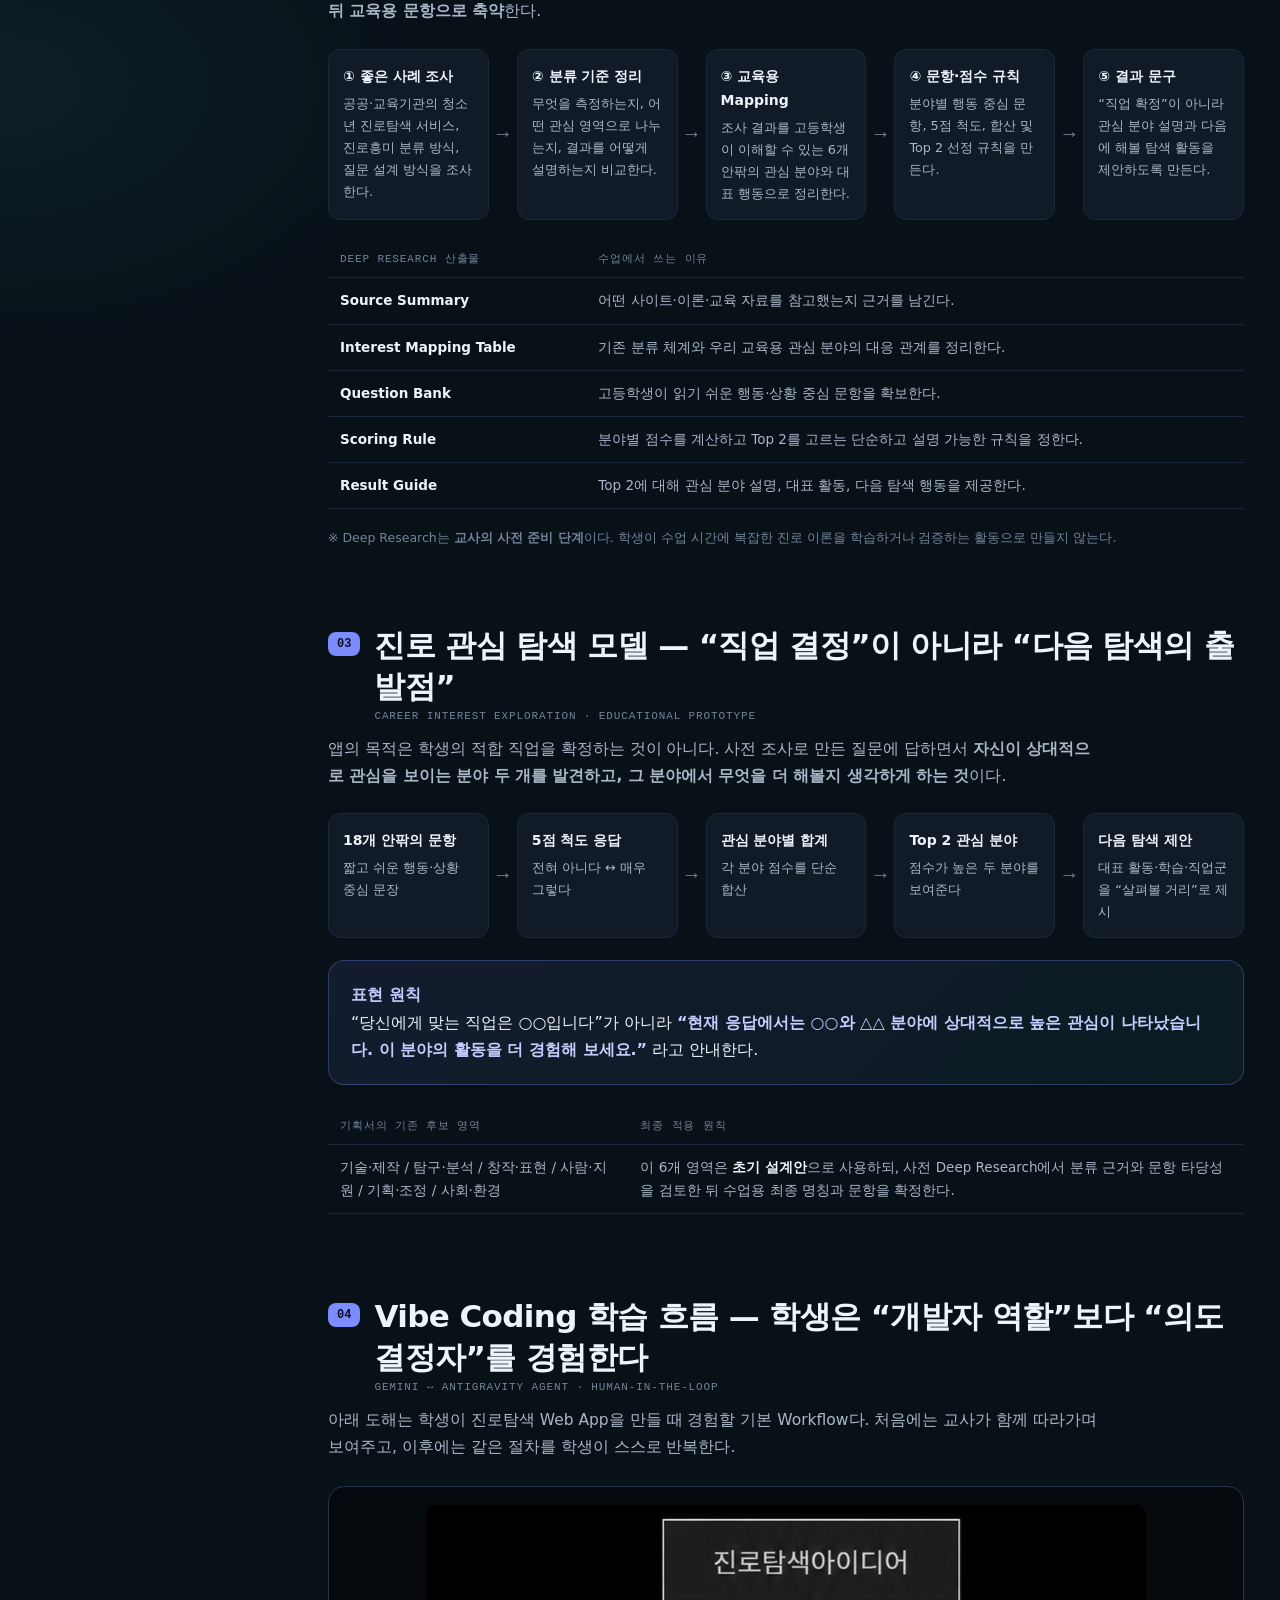
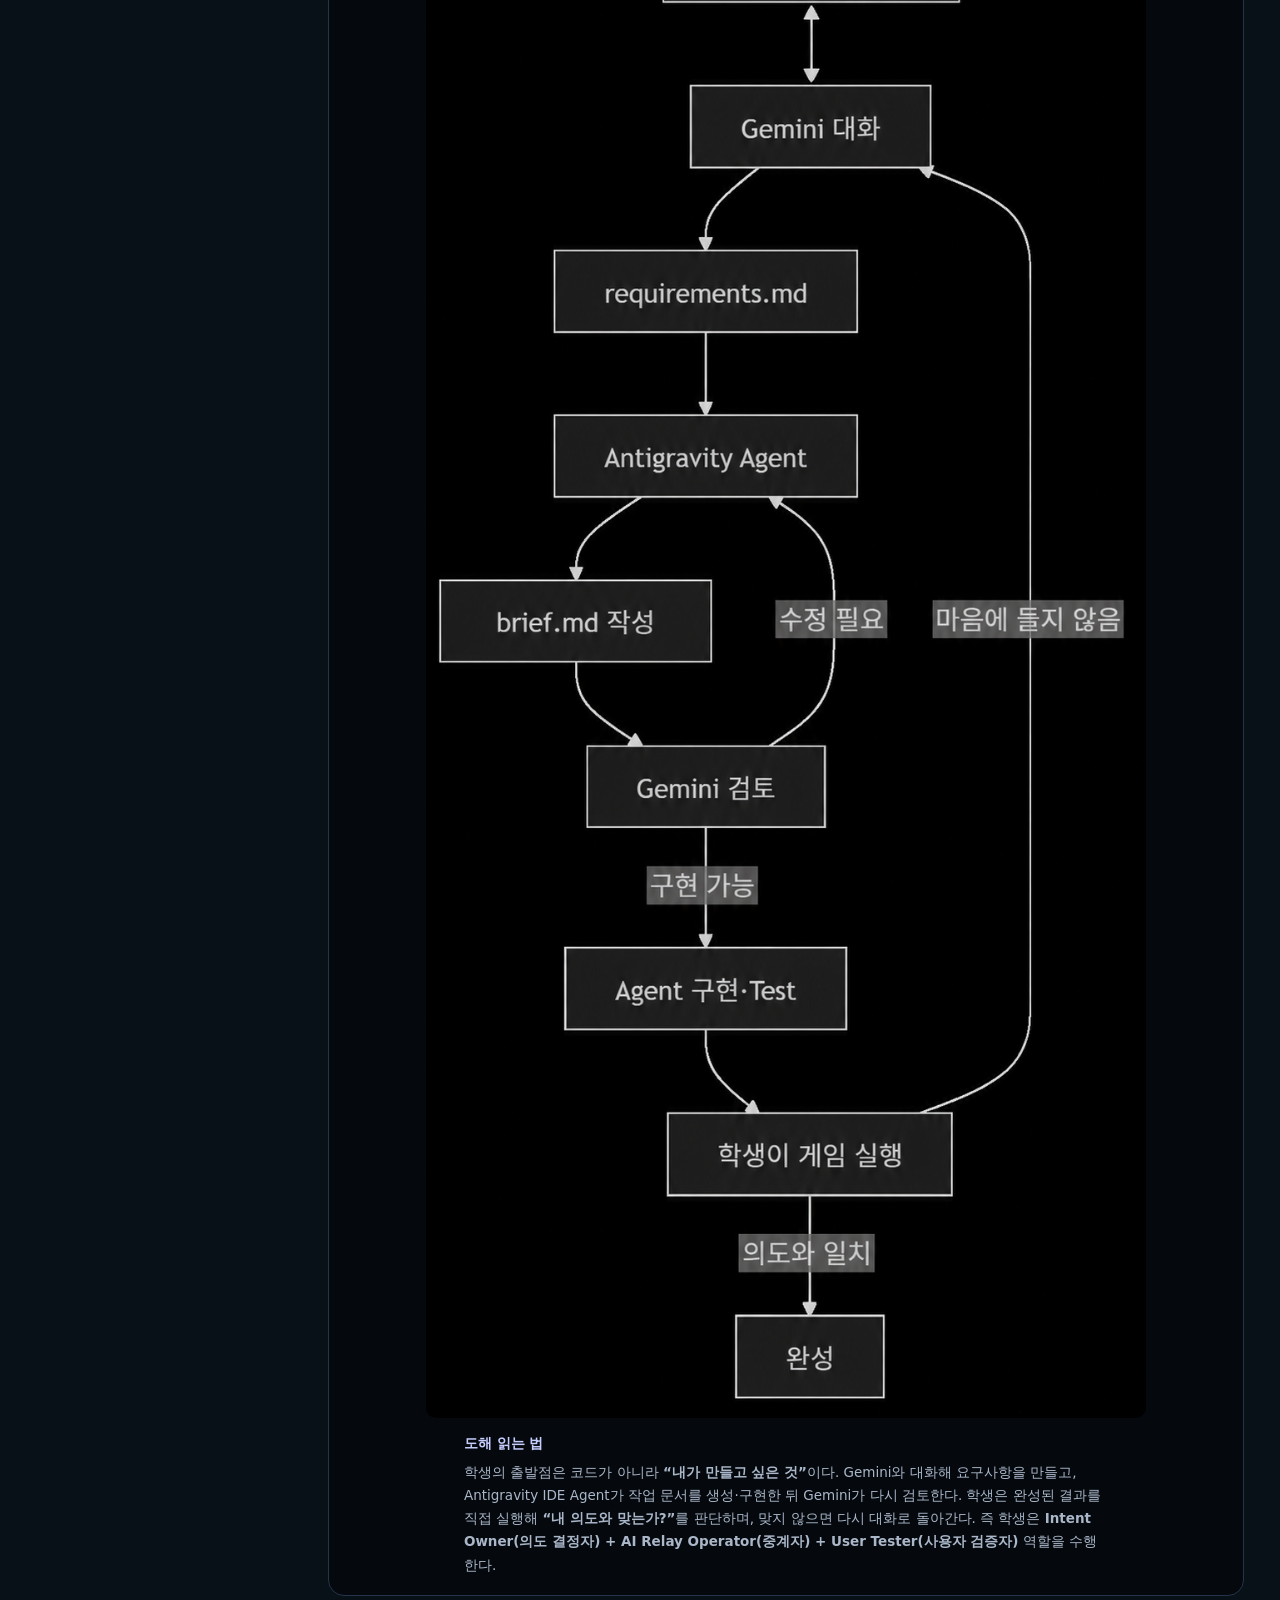
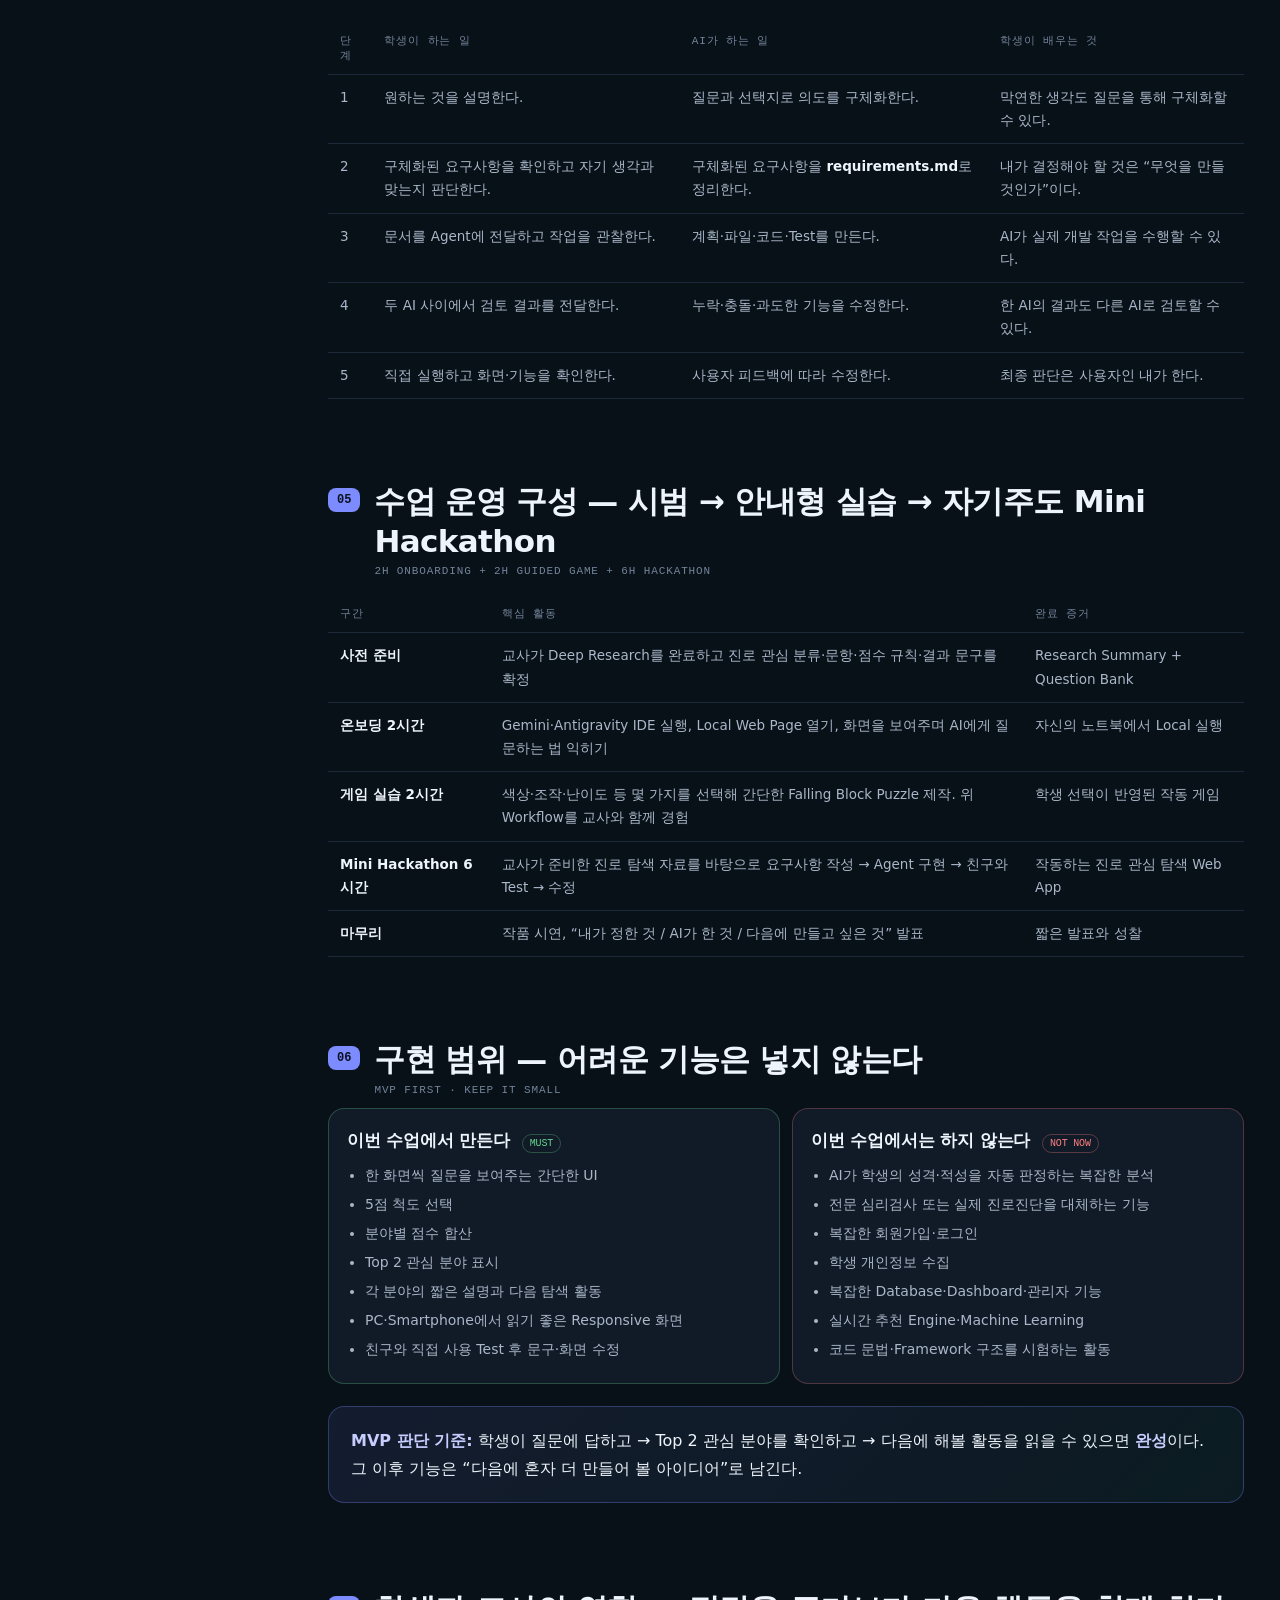
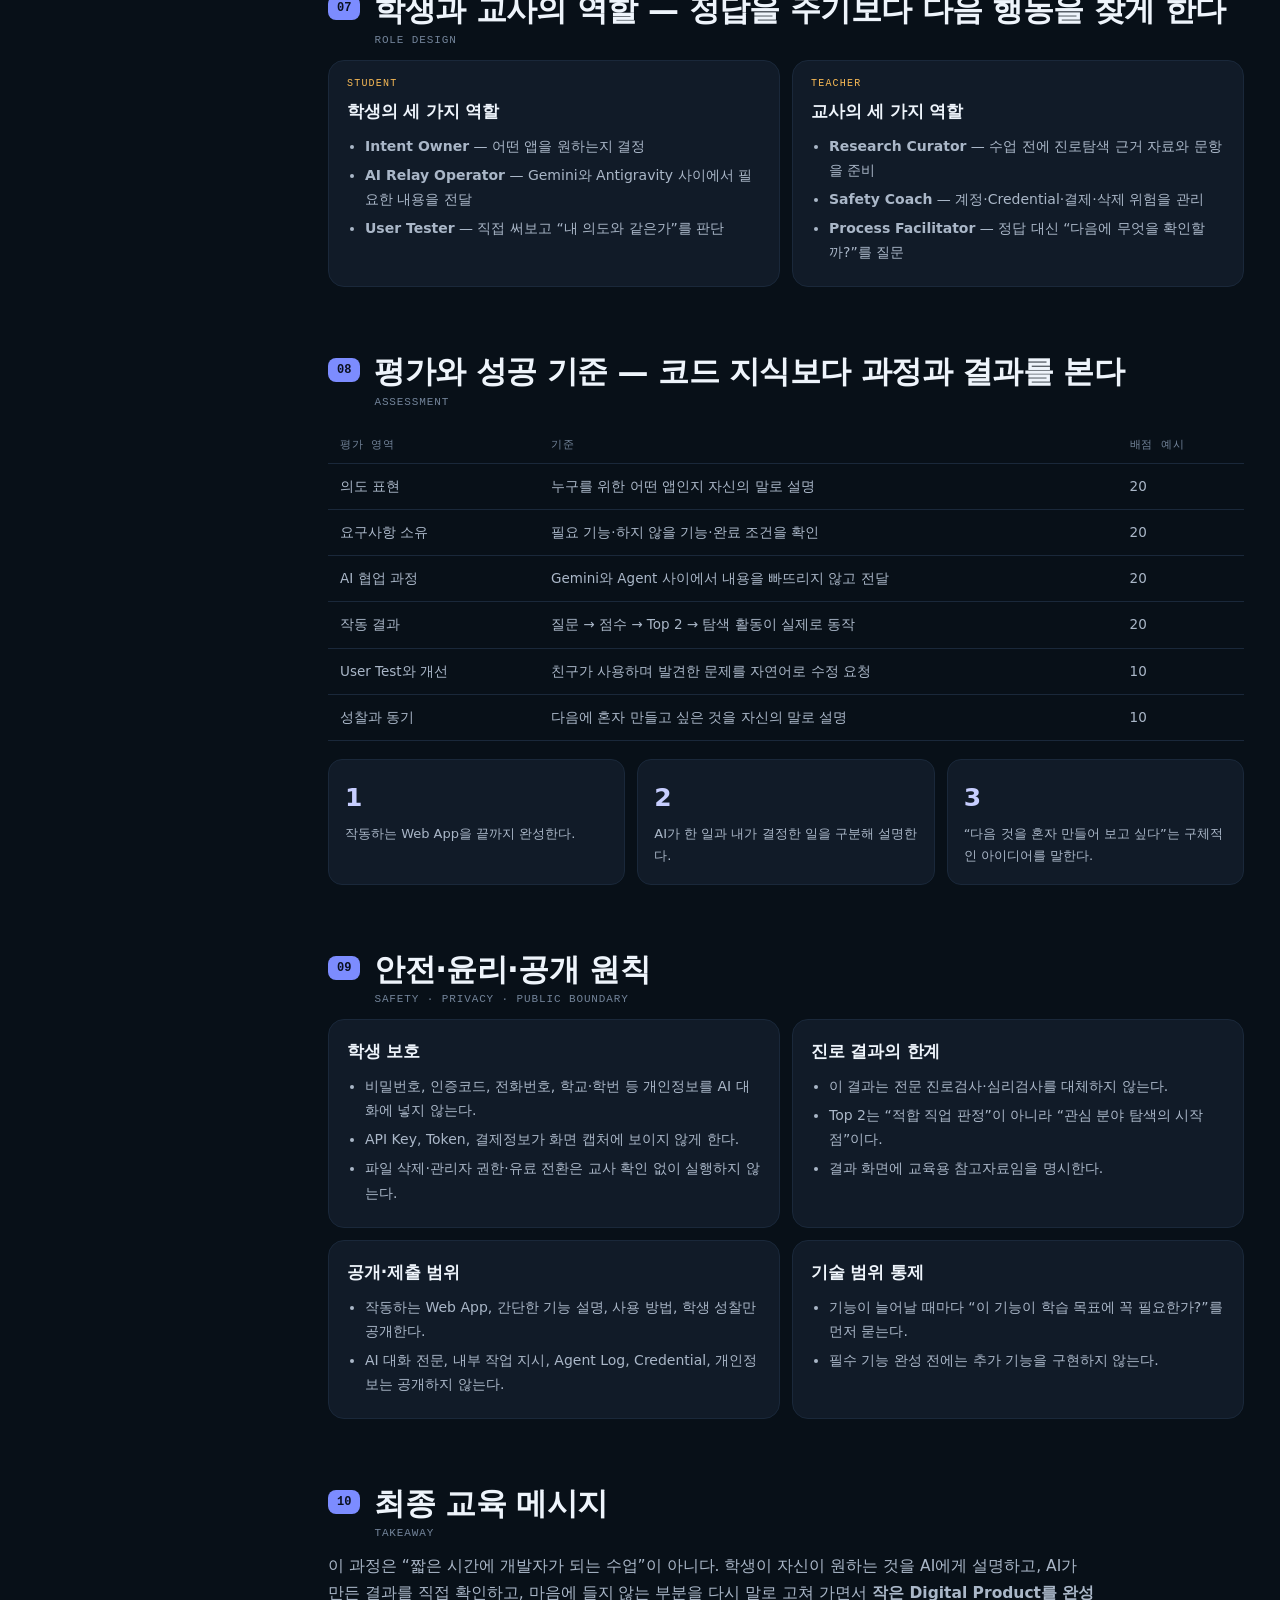
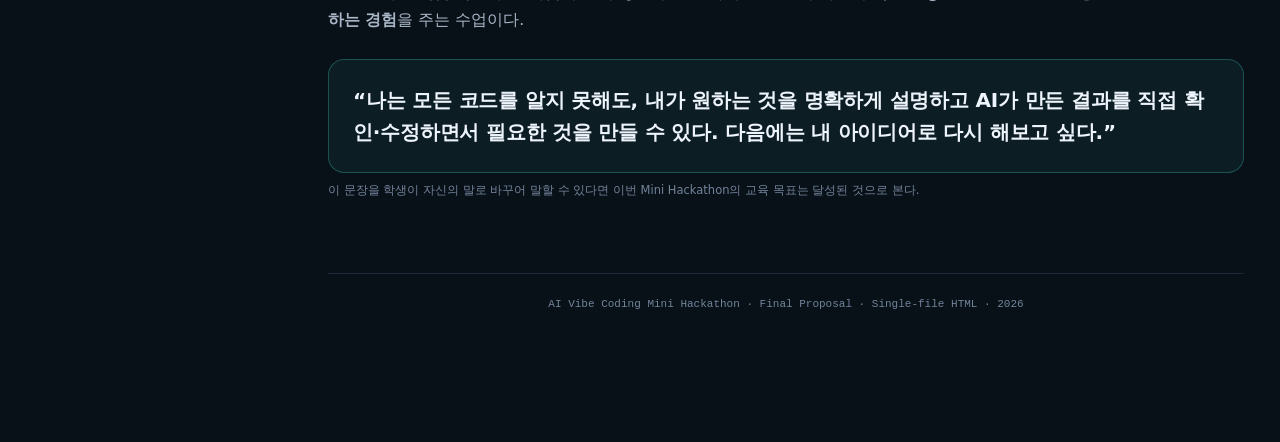
==== commit 9b9996ed: "Update learning material 1 (Final Proposal)" ====
--- a/learning/1_AI_Vibe_Coding_Mini_Hackathon_Final_Proposal_-1.html
+++ b/learning/1_AI_Vibe_Coding_Mini_Hackathon_Final_Proposal_-1.html
@@ -1,478 +1,1177 @@
 <!DOCTYPE html>
 <html lang="ko">
+
 <head>
-<meta charset="utf-8">
-<meta name="viewport" content="width=device-width, initial-scale=1">
-<title>AI Vibe Coding Mini Hackathon — 최종 교육 프로그램 기획서</title>
-<style>
-:root {
-  --bg:#081018;
-  --bg2:#0b1420;
-  --panel:#111b28;
-  --panel2:#162235;
-  --line:#24344a;
-  --line2:#1a283a;
-  --ink:#eef4fb;
-  --muted:#aab7c8;
-  --dim:#73849a;
-  --accent:#7c8cff;
-  --accent2:#44d0bd;
-  --accent3:#f7b955;
-  --ok:#65d58b;
-  --warn:#ffcc66;
-  --danger:#ff7f7f;
-  --radius:16px;
-  --sans:-apple-system,BlinkMacSystemFont,"Pretendard","Apple SD Gothic Neo","Noto Sans KR","Malgun Gothic",system-ui,sans-serif;
-  --mono:ui-monospace,"SFMono-Regular","JetBrains Mono",Menlo,Consolas,monospace;
-}
-*{box-sizing:border-box}
-html{scroll-behavior:smooth}
-body{
-  margin:0;
-  background:
-    radial-gradient(900px 600px at 85% -10%,rgba(124,140,255,.12),transparent 60%),
-    radial-gradient(800px 500px at 0 20%,rgba(68,208,189,.08),transparent 55%),
-    var(--bg);
-  color:var(--ink);
-  font-family:var(--sans);
-  line-height:1.72;
-  -webkit-font-smoothing:antialiased;
-}
-a{color:inherit}
-.layout{display:flex;max-width:1600px;margin:0 auto;align-items:flex-start}
-.side{
-  width:292px;flex:none;position:sticky;top:0;height:100vh;overflow:auto;
-  border-right:1px solid var(--line2);background:rgba(8,16,24,.96);
-  padding:28px 18px 90px;scrollbar-width:thin;
-}
-.brand{font-size:17px;font-weight:850;line-height:1.35;letter-spacing:-.02em}
-.brand-sub{font:11px/1.5 var(--mono);color:var(--dim);letter-spacing:.05em;margin:7px 0 22px}
-.side nav a{
-  display:block;text-decoration:none;color:var(--muted);font-size:13px;
-  padding:7px 10px;border-radius:8px;border-left:2px solid transparent;margin:2px 0;
-  transition:.15s
-}
-.side nav a:hover{background:rgba(124,140,255,.10);color:var(--ink)}
-.side nav a.active{background:rgba(124,140,255,.14);color:#aeb7ff;border-left-color:var(--accent);font-weight:700}
-.side .tiny{margin-top:24px;padding-top:18px;border-top:1px solid var(--line2);font-size:11.5px;color:var(--dim)}
-.main{flex:1;min-width:0}
-.mobile-nav{
-  display:none;position:sticky;top:0;z-index:20;background:rgba(8,16,24,.9);
-  backdrop-filter:blur(12px);border-bottom:1px solid var(--line2);padding:9px 12px;overflow-x:auto;gap:7px
-}
-.mobile-nav a{flex:0 0 auto;text-decoration:none;font:11.5px var(--mono);color:var(--muted);border:1px solid var(--line);border-radius:999px;padding:6px 10px}
-.wrap{max-width:1040px;margin:0 auto;padding:0 36px 120px}
-.hero{padding:72px 0 42px;border-bottom:1px solid var(--line2)}
-.kicker{font:12px var(--mono);letter-spacing:.18em;text-transform:uppercase;color:var(--accent2);margin:0 0 14px}
-h1{font-size:clamp(31px,5vw,48px);line-height:1.18;margin:0 0 16px;letter-spacing:-.035em}
-.lede{font-size:17px;color:var(--muted);max-width:78ch;margin:0}
-.meta{display:flex;flex-wrap:wrap;gap:9px;margin-top:24px}
-.tag{font:11px var(--mono);color:var(--muted);padding:6px 11px;border:1px solid var(--line);border-radius:999px;background:rgba(17,27,40,.7)}
-.section{padding-top:64px;scroll-margin-top:24px}
-.section-head{display:flex;gap:14px;align-items:flex-start;margin-bottom:12px}
-.num{font:700 12px var(--mono);background:var(--accent);color:#0a1020;border-radius:8px;padding:5px 9px;margin-top:7px}
-h2{font-size:clamp(23px,3.5vw,31px);line-height:1.3;margin:0;letter-spacing:-.02em}
-h3{font-size:17px;margin:0 0 8px;letter-spacing:-.01em}
-.sub{font:11px var(--mono);color:var(--dim);letter-spacing:.08em;margin:4px 0 0}
-.intro{color:var(--muted);font-size:15.5px;max-width:78ch;margin:14px 0 24px}
-.callout{
-  background:linear-gradient(135deg,rgba(124,140,255,.10),rgba(68,208,189,.06));
-  border:1px solid rgba(124,140,255,.30);border-radius:var(--radius);padding:20px 22px;margin:22px 0
-}
-.callout strong{color:#c7ceff}
-.statement{
-  font-size:clamp(20px,3vw,27px);line-height:1.55;font-weight:800;letter-spacing:-.02em;
-  margin:0
-}
-.logic{display:grid;grid-template-columns:repeat(3,1fr);gap:12px;margin:24px 0}
-.logic .box,.card{
-  background:var(--panel);border:1px solid var(--line2);border-radius:var(--radius);padding:17px 18px
-}
-.logic .box b{display:block;font:700 11px var(--mono);letter-spacing:.11em;color:var(--accent2);margin-bottom:7px}
-.logic .box p,.card p{margin:0;color:var(--muted);font-size:14px}
-.cards{display:grid;grid-template-columns:repeat(2,minmax(0,1fr));gap:12px;margin-top:14px}
-.card .label{font:10px var(--mono);letter-spacing:.12em;color:var(--accent3);margin-bottom:8px}
-.card ul{margin:8px 0 0;padding-left:18px;color:var(--muted);font-size:14px}
-.card li{margin-bottom:5px}
-.flow{
-  margin:26px 0;background:#05090e;border:1px solid var(--line);border-radius:var(--radius);
-  padding:18px;text-align:center
-}
-.flow img{display:block;max-width:min(100%,720px);height:auto;margin:0 auto;border-radius:10px}
-.flow figcaption{margin:14px auto 0;color:var(--muted);font-size:13.5px;max-width:75ch;text-align:left}
-.flow .cap-title{display:block;color:#c7ceff;font-weight:800;margin-bottom:5px}
-.pipeline{display:flex;align-items:stretch;gap:8px;flex-wrap:wrap;margin:20px 0}
-.pipe{
-  flex:1 1 145px;background:var(--panel);border:1px solid var(--line2);border-radius:12px;padding:14px 14px;
-  min-height:108px
-}
-.pipe b{display:block;color:var(--ink);font-size:14px;margin-bottom:5px}
-.pipe span{display:block;color:var(--muted);font-size:12.8px}
-.arrow{align-self:center;color:var(--dim);font:20px var(--mono)}
-table{width:100%;border-collapse:collapse;margin:18px 0;font-size:13.5px}
-th,td{padding:11px 12px;border-bottom:1px solid var(--line2);text-align:left;vertical-align:top}
-th{font:11px var(--mono);letter-spacing:.08em;color:var(--dim);text-transform:uppercase}
-td{color:var(--muted)}
-td strong{color:var(--ink)}
-.pill{display:inline-block;font:10px var(--mono);padding:3px 7px;border-radius:999px;border:1px solid var(--line);margin-right:4px;color:var(--muted)}
-.good{color:var(--ok)}
-.warn{color:var(--warn)}
-.scope{display:grid;grid-template-columns:1fr 1fr;gap:12px}
-.scope .do{border-color:rgba(101,213,139,.28)}
-.scope .dont{border-color:rgba(255,127,127,.26)}
-.scope h3 span{font:10px var(--mono);padding:3px 7px;border-radius:999px;margin-left:6px}
-.scope .do h3 span{color:var(--ok);border:1px solid rgba(101,213,139,.3)}
-.scope .dont h3 span{color:var(--danger);border:1px solid rgba(255,127,127,.3)}
-.scope ul{margin:8px 0 0;padding-left:18px;color:var(--muted);font-size:14px}
-.mini-note{font-size:12.5px;color:var(--dim);margin-top:8px}
-.outcome{display:grid;grid-template-columns:repeat(3,1fr);gap:12px;margin-top:16px}
-.metric{background:var(--panel);border:1px solid var(--line2);border-radius:14px;padding:16px}
-.metric .big{font-size:25px;font-weight:850;color:#c7ceff}
-.metric p{margin:4px 0 0;color:var(--muted);font-size:13px}
-.final-msg{
-  margin-top:26px;padding:24px;border-radius:16px;border:1px solid rgba(68,208,189,.3);
-  background:rgba(68,208,189,.07)
-}
-.final-msg p{font-size:20px;font-weight:800;margin:0;line-height:1.6;letter-spacing:-.01em}
-footer{margin-top:72px;padding-top:24px;border-top:1px solid var(--line2);color:var(--dim);font:11px var(--mono);text-align:center}
-.print-note{font-size:11.5px;color:var(--dim);margin-top:8px}
-@media(max-width:1180px){
-  .side{display:none} .mobile-nav{display:flex} .wrap{padding:0 22px 90px}
-}
-@media(max-width:720px){
-  .logic,.cards,.scope,.outcome{grid-template-columns:1fr}
-  .hero{padding-top:44px}
-  .wrap{padding-left:15px;padding-right:15px}
-  table{font-size:12.5px} th,td{padding:9px 8px}
-  .arrow{display:none}
-}
-@media print{
-  body{background:white;color:#111}
-  .side,.mobile-nav{display:none!important}
-  .wrap{max-width:none;padding:0 18mm 18mm}
-  .hero{padding-top:10mm}
-  .card,.logic .box,.callout,.pipe,.metric,.final-msg,.flow{background:#fff;border-color:#bbb}
-  p,td,.intro,.lede,.card p,.card ul,.flow figcaption,.pipe span,.mini-note{color:#333!important}
-  h1,h2,h3,.statement,.final-msg p{color:#111!important}
-}
-</style>
+  <meta charset="utf-8">
+  <meta name="viewport" content="width=device-width, initial-scale=1">
+  <title>AI Vibe Coding Mini Hackathon — 최종 교육 프로그램 기획서</title>
+  <style>
+    :root {
+      --bg: #081018;
+      --bg2: #0b1420;
+      --panel: #111b28;
+      --panel2: #162235;
+      --line: #24344a;
+      --line2: #1a283a;
+      --ink: #eef4fb;
+      --muted: #aab7c8;
+      --dim: #73849a;
+      --accent: #7c8cff;
+      --accent2: #44d0bd;
+      --accent3: #f7b955;
+      --ok: #65d58b;
+      --warn: #ffcc66;
+      --danger: #ff7f7f;
+      --radius: 16px;
+      --sans: -apple-system, BlinkMacSystemFont, "Pretendard", "Apple SD Gothic Neo", "Noto Sans KR", "Malgun Gothic", system-ui, sans-serif;
+      --mono: ui-monospace, "SFMono-Regular", "JetBrains Mono", Menlo, Consolas, monospace;
+    }
+
+    * {
+      box-sizing: border-box
+    }
+
+    html {
+      scroll-behavior: smooth
+    }
+
+    body {
+      margin: 0;
+      background:
+        radial-gradient(900px 600px at 85% -10%, rgba(124, 140, 255, .12), transparent 60%),
+        radial-gradient(800px 500px at 0 20%, rgba(68, 208, 189, .08), transparent 55%),
+        var(--bg);
+      color: var(--ink);
+      font-family: var(--sans);
+      line-height: 1.72;
+      -webkit-font-smoothing: antialiased;
+    }
+
+    a {
+      color: inherit
+    }
+
+    .layout {
+      display: flex;
+      max-width: 1600px;
+      margin: 0 auto;
+      align-items: flex-start
+    }
+
+    .side {
+      width: 292px;
+      flex: none;
+      position: sticky;
+      top: 0;
+      height: 100vh;
+      overflow: auto;
+      border-right: 1px solid var(--line2);
+      background: rgba(8, 16, 24, .96);
+      padding: 28px 18px 90px;
+      scrollbar-width: thin;
+    }
+
+    .brand {
+      font-size: 17px;
+      font-weight: 850;
+      line-height: 1.35;
+      letter-spacing: -.02em
+    }
+
+    .brand-sub {
+      font: 11px/1.5 var(--mono);
+      color: var(--dim);
+      letter-spacing: .05em;
+      margin: 7px 0 22px
+    }
+
+    .side nav a {
+      display: block;
+      text-decoration: none;
+      color: var(--muted);
+      font-size: 13px;
+      padding: 7px 10px;
+      border-radius: 8px;
+      border-left: 2px solid transparent;
+      margin: 2px 0;
+      transition: .15s
+    }
+
+    .side nav a:hover {
+      background: rgba(124, 140, 255, .10);
+      color: var(--ink)
+    }
+
+    .side nav a.active {
+      background: rgba(124, 140, 255, .14);
+      color: #aeb7ff;
+      border-left-color: var(--accent);
+      font-weight: 700
+    }
+
+    .side .tiny {
+      margin-top: 24px;
+      padding-top: 18px;
+      border-top: 1px solid var(--line2);
+      font-size: 11.5px;
+      color: var(--dim)
+    }
+
+    .main {
+      flex: 1;
+      min-width: 0
+    }
+
+    .mobile-nav {
+      display: none;
+      position: sticky;
+      top: 0;
+      z-index: 20;
+      background: rgba(8, 16, 24, .9);
+      backdrop-filter: blur(12px);
+      border-bottom: 1px solid var(--line2);
+      padding: 9px 12px;
+      overflow-x: auto;
+      gap: 7px
+    }
+
+    .mobile-nav a {
+      flex: 0 0 auto;
+      text-decoration: none;
+      font: 11.5px var(--mono);
+      color: var(--muted);
+      border: 1px solid var(--line);
+      border-radius: 999px;
+      padding: 6px 10px
+    }
+
+    .wrap {
+      max-width: 1040px;
+      margin: 0 auto;
+      padding: 0 36px 120px
+    }
+
+    .hero {
+      padding: 72px 0 42px;
+      border-bottom: 1px solid var(--line2)
+    }
+
+    .kicker {
+      font: 12px var(--mono);
+      letter-spacing: .18em;
+      text-transform: uppercase;
+      color: var(--accent2);
+      margin: 0 0 14px
+    }
+
+    h1 {
+      font-size: clamp(31px, 5vw, 48px);
+      line-height: 1.18;
+      margin: 0 0 16px;
+      letter-spacing: -.035em
+    }
+
+    .lede {
+      font-size: 17px;
+      color: var(--muted);
+      max-width: 78ch;
+      margin: 0
+    }
+
+    .meta {
+      display: flex;
+      flex-wrap: wrap;
+      gap: 9px;
+      margin-top: 24px
+    }
+
+    .tag {
+      font: 11px var(--mono);
+      color: var(--muted);
+      padding: 6px 11px;
+      border: 1px solid var(--line);
+      border-radius: 999px;
+      background: rgba(17, 27, 40, .7)
+    }
+
+    .section {
+      padding-top: 64px;
+      scroll-margin-top: 24px
+    }
+
+    .section-head {
+      display: flex;
+      gap: 14px;
+      align-items: flex-start;
+      margin-bottom: 12px
+    }
+
+    .num {
+      font: 700 12px var(--mono);
+      background: var(--accent);
+      color: #0a1020;
+      border-radius: 8px;
+      padding: 5px 9px;
+      margin-top: 7px
+    }
+
+    h2 {
+      font-size: clamp(23px, 3.5vw, 31px);
+      line-height: 1.3;
+      margin: 0;
+      letter-spacing: -.02em
+    }
+
+    h3 {
+      font-size: 17px;
+      margin: 0 0 8px;
+      letter-spacing: -.01em
+    }
+
+    .sub {
+      font: 11px var(--mono);
+      color: var(--dim);
+      letter-spacing: .08em;
+      margin: 4px 0 0
+    }
+
+    .intro {
+      color: var(--muted);
+      font-size: 15.5px;
+      max-width: 78ch;
+      margin: 14px 0 24px
+    }
+
+    .callout {
+      background: linear-gradient(135deg, rgba(124, 140, 255, .10), rgba(68, 208, 189, .06));
+      border: 1px solid rgba(124, 140, 255, .30);
+      border-radius: var(--radius);
+      padding: 20px 22px;
+      margin: 22px 0
+    }
+
+    .callout strong {
+      color: #c7ceff
+    }
+
+    .statement {
+      font-size: clamp(20px, 3vw, 27px);
+      line-height: 1.55;
+      font-weight: 800;
+      letter-spacing: -.02em;
+      margin: 0
+    }
+
+    .logic {
+      display: grid;
+      grid-template-columns: repeat(3, 1fr);
+      gap: 12px;
+      margin: 24px 0
+    }
+
+    .logic .box,
+    .card {
+      background: var(--panel);
+      border: 1px solid var(--line2);
+      border-radius: var(--radius);
+      padding: 17px 18px
+    }
+
+    .logic .box b {
+      display: block;
+      font: 700 11px var(--mono);
+      letter-spacing: .11em;
+      color: var(--accent2);
+      margin-bottom: 7px
+    }
+
+    .logic .box p,
+    .card p {
+      margin: 0;
+      color: var(--muted);
+      font-size: 14px
+    }
+
+    .cards {
+      display: grid;
+      grid-template-columns: repeat(2, minmax(0, 1fr));
+      gap: 12px;
+      margin-top: 14px
+    }
+
+    .card .label {
+      font: 10px var(--mono);
+      letter-spacing: .12em;
+      color: var(--accent3);
+      margin-bottom: 8px
+    }
+
+    .card ul {
+      margin: 8px 0 0;
+      padding-left: 18px;
+      color: var(--muted);
+      font-size: 14px
+    }
+
+    .card li {
+      margin-bottom: 5px
+    }
+
+    .flow {
+      margin: 26px 0;
+      background: #05090e;
+      border: 1px solid var(--line);
+      border-radius: var(--radius);
+      padding: 18px;
+      text-align: center
+    }
+
+    .flow img {
+      display: block;
+      max-width: min(100%, 720px);
+      height: auto;
+      margin: 0 auto;
+      border-radius: 10px
+    }
+
+    .flow figcaption {
+      margin: 14px auto 0;
+      color: var(--muted);
+      font-size: 13.5px;
+      max-width: 75ch;
+      text-align: left
+    }
+
+    .flow .cap-title {
+      display: block;
+      color: #c7ceff;
+      font-weight: 800;
+      margin-bottom: 5px
+    }
+
+    .pipeline {
+      display: flex;
+      align-items: stretch;
+      gap: 8px;
+      flex-wrap: wrap;
+      margin: 20px 0
+    }
+
+    .pipe {
+      flex: 1 1 145px;
+      background: var(--panel);
+      border: 1px solid var(--line2);
+      border-radius: 12px;
+      padding: 14px 14px;
+      min-height: 108px
+    }
+
+    .pipe b {
+      display: block;
+      color: var(--ink);
+      font-size: 14px;
+      margin-bottom: 5px
+    }
+
+    .pipe span {
+      display: block;
+      color: var(--muted);
+      font-size: 12.8px
+    }
+
+    .arrow {
+      align-self: center;
+      color: var(--dim);
+      font: 20px var(--mono)
+    }
+
+    table {
+      width: 100%;
+      border-collapse: collapse;
+      margin: 18px 0;
+      font-size: 13.5px
+    }
+
+    th,
+    td {
+      padding: 11px 12px;
+      border-bottom: 1px solid var(--line2);
+      text-align: left;
+      vertical-align: top
+    }
+
+    th {
+      font: 11px var(--mono);
+      letter-spacing: .08em;
+      color: var(--dim);
+      text-transform: uppercase
+    }
+
+    td {
+      color: var(--muted)
+    }
+
+    td strong {
+      color: var(--ink)
+    }
+
+    .pill {
+      display: inline-block;
+      font: 10px var(--mono);
+      padding: 3px 7px;
+      border-radius: 999px;
+      border: 1px solid var(--line);
+      margin-right: 4px;
+      color: var(--muted)
+    }
+
+    .good {
+      color: var(--ok)
+    }
+
+    .warn {
+      color: var(--warn)
+    }
+
+    .scope {
+      display: grid;
+      grid-template-columns: 1fr 1fr;
+      gap: 12px
+    }
+
+    .scope .do {
+      border-color: rgba(101, 213, 139, .28)
+    }
+
+    .scope .dont {
+      border-color: rgba(255, 127, 127, .26)
+    }
+
+    .scope h3 span {
+      font: 10px var(--mono);
+      padding: 3px 7px;
+      border-radius: 999px;
+      margin-left: 6px
+    }
+
+    .scope .do h3 span {
+      color: var(--ok);
+      border: 1px solid rgba(101, 213, 139, .3)
+    }
+
+    .scope .dont h3 span {
+      color: var(--danger);
+      border: 1px solid rgba(255, 127, 127, .3)
+    }
+
+    .scope ul {
+      margin: 8px 0 0;
+      padding-left: 18px;
+      color: var(--muted);
+      font-size: 14px
+    }
+
+    .mini-note {
+      font-size: 12.5px;
+      color: var(--dim);
+      margin-top: 8px
+    }
+
+    .outcome {
+      display: grid;
+      grid-template-columns: repeat(3, 1fr);
+      gap: 12px;
+      margin-top: 16px
+    }
+
+    .metric {
+      background: var(--panel);
+      border: 1px solid var(--line2);
+      border-radius: 14px;
+      padding: 16px
+    }
+
+    .metric .big {
+      font-size: 25px;
+      font-weight: 850;
+      color: #c7ceff
+    }
+
+    .metric p {
+      margin: 4px 0 0;
+      color: var(--muted);
+      font-size: 13px
+    }
+
+    .final-msg {
+      margin-top: 26px;
+      padding: 24px;
+      border-radius: 16px;
+      border: 1px solid rgba(68, 208, 189, .3);
+      background: rgba(68, 208, 189, .07)
+    }
+
+    .final-msg p {
+      font-size: 20px;
+      font-weight: 800;
+      margin: 0;
+      line-height: 1.6;
+      letter-spacing: -.01em
+    }
+
+    footer {
+      margin-top: 72px;
+      padding-top: 24px;
+      border-top: 1px solid var(--line2);
+      color: var(--dim);
+      font: 11px var(--mono);
+      text-align: center
+    }
+
+    .print-note {
+      font-size: 11.5px;
+      color: var(--dim);
+      margin-top: 8px
+    }
+
+    @media(max-width:1180px) {
+      .side {
+        display: none
+      }
+
+      .mobile-nav {
+        display: flex
+      }
+
+      .wrap {
+        padding: 0 22px 90px
+      }
+    }
+
+    @media(max-width:720px) {
+
+      .logic,
+      .cards,
+      .scope,
+      .outcome {
+        grid-template-columns: 1fr
+      }
+
+      .hero {
+        padding-top: 44px
+      }
+
+      .wrap {
+        padding-left: 15px;
+        padding-right: 15px
+      }
+
+      table {
+        font-size: 12.5px
+      }
+
+      th,
+      td {
+        padding: 9px 8px
+      }
+
+      .arrow {
+        display: none
+      }
+    }
+
+    @media print {
+      body {
+        background: white;
+        color: #111
+      }
+
+      .side,
+      .mobile-nav {
+        display: none !important
+      }
+
+      .wrap {
+        max-width: none;
+        padding: 0 18mm 18mm
+      }
+
+      .hero {
+        padding-top: 10mm
+      }
+
+      .card,
+      .logic .box,
+      .callout,
+      .pipe,
+      .metric,
+      .final-msg,
+      .flow {
+        background: #fff;
+        border-color: #bbb
+      }
+
+      p,
+      td,
+      .intro,
+      .lede,
+      .card p,
+      .card ul,
+      .flow figcaption,
+      .pipe span,
+      .mini-note {
+        color: #333 !important
+      }
+
+      h1,
+      h2,
+      h3,
+      .statement,
+      .final-msg p {
+        color: #111 !important
+      }
+    }
+  </style>
 </head>
+
 <body>
-<div class="layout">
-<aside class="side">
-  <div class="brand">AI Vibe Coding<br>Mini Hackathon</div>
-  <div class="brand-sub">FINAL EDUCATION PROGRAM PROPOSAL · 2026</div>
-  <nav id="toc">
-    <a href="#top">표지 · 한 문장 목표</a>
-    <a href="#concept">00 먼저 이해할 개념</a>
-    <a href="#goal">01 교육 목표</a>
-    <a href="#research">02 사전 Deep Research</a>
-    <a href="#career">03 진로 관심 탐색 모델</a>
-    <a href="#workflow">04 Vibe Coding 학습 흐름</a>
-    <a href="#program">05 수업 운영 구성</a>
-    <a href="#scope">06 구현 범위 · 하지 않을 것</a>
-    <a href="#roles">07 학생·교사 역할</a>
-    <a href="#assessment">08 평가와 성공 기준</a>
-    <a href="#safety">09 안전·윤리·공개 원칙</a>
-    <a href="#message">10 최종 교육 메시지</a>
-  </nav>
-  <div class="tiny">한 페이지 HTML · 좌측 목차 / 우측 본문 · 인쇄 가능 · 외부 Library 없음</div>
-</aside>
-
-<main class="main">
-<nav class="mobile-nav">
-  <a href="#concept">개념</a><a href="#research">Deep Research</a><a href="#career">진로탐색</a>
-  <a href="#workflow">Workflow</a><a href="#program">운영</a><a href="#scope">범위</a><a href="#message">메시지</a>
-</nav>
-
-<div class="wrap">
-<header class="hero" id="top">
-  <p class="kicker">AI VIBE CODING · HIGH SCHOOL MINI HACKATHON</p>
-  <h1>AI Vibe Coding Mini Hackathon</h1>
-  <p class="lede">
-    Gemini와 Antigravity IDE를 이용해, 코딩 완전 입문 고등학생이
-    <strong>“내 생각을 AI에게 설명하면 실제 Web App으로 만들 수 있다”</strong>는 경험을 얻는 교육 프로그램.
-    전문 개발 지식을 많이 가르치는 대신, 작고 명확한 목표를 정하고 AI와 대화하고,
-    결과를 직접 확인·수정하는 Vibe Coding의 핵심 경험에 집중한다.
-  </p>
-  <div class="meta">
-    <span class="tag">대상 · 코딩 완전 입문 고등학생</span>
-    <span class="tag">도구 · Gemini + Antigravity IDE</span>
-    <span class="tag">형태 · 방과후 Mini Hackathon</span>
-    <span class="tag">최종 결과 · 진로 관심 탐색 Web App</span>
-    <span class="tag">핵심 성과 · “나도 만들 수 있다”는 동기</span>
+  <div class="layout">
+    <aside class="side">
+      <div class="brand">AI Vibe Coding<br>Mini Hackathon</div>
+      <div class="brand-sub">FINAL EDUCATION PROGRAM PROPOSAL · 2026</div>
+      <nav id="toc">
+        <a href="#top">표지 · 한 문장 목표</a>
+        <a href="#concept">00 먼저 이해할 개념</a>
+        <a href="#goal">01 교육 목표</a>
+        <a href="#research">02 사전 Deep Research</a>
+        <a href="#career">03 진로 관심 탐색 모델</a>
+        <a href="#workflow">04 Vibe Coding 학습 흐름</a>
+        <a href="#program">05 수업 운영 구성</a>
+        <a href="#scope">06 구현 범위 · 하지 않을 것</a>
+        <a href="#roles">07 학생·교사 역할</a>
+        <a href="#assessment">08 평가와 성공 기준</a>
+        <a href="#safety">09 안전·윤리·공개 원칙</a>
+        <a href="#message">10 최종 교육 메시지</a>
+      </nav>
+      <div class="tiny">한 페이지 HTML · 좌측 목차 / 우측 본문 · 인쇄 가능 · 외부 Library 없음</div>
+    </aside>
+
+    <main class="main">
+      <nav class="mobile-nav">
+        <a href="#concept">개념</a><a href="#research">Deep Research</a><a href="#career">진로탐색</a>
+        <a href="#workflow">Workflow</a><a href="#program">운영</a><a href="#scope">범위</a><a href="#message">메시지</a>
+      </nav>
+
+      <div class="wrap">
+        <header class="hero" id="top">
+          <p class="kicker">AI VIBE CODING · HIGH SCHOOL MINI HACKATHON</p>
+          <h1>AI Vibe Coding Mini Hackathon</h1>
+          <p class="lede">
+            Gemini와 Antigravity IDE를 이용해, 코딩 완전 입문 고등학생이
+            <strong>“내 생각을 AI에게 설명하면 실제 Web App으로 만들 수 있다”</strong>는 경험을 얻는 교육 프로그램.
+            전문 개발 지식을 많이 가르치는 대신, 작고 명확한 목표를 정하고 AI와 대화하고,
+            결과를 직접 확인·수정하는 Vibe Coding의 핵심 경험에 집중한다.
+          </p>
+          <div class="meta">
+            <span class="tag">대상 · 코딩 완전 입문 고등학생</span>
+            <span class="tag">도구 · Gemini + Antigravity IDE</span>
+            <span class="tag">형태 · 방과후 Mini Hackathon</span>
+            <span class="tag">최종 결과 · 진로 관심 탐색 Web App</span>
+            <span class="tag">핵심 성과 · “나도 만들 수 있다”는 동기</span>
+          </div>
+        </header>
+
+        <section class="section" id="concept">
+          <div class="section-head"><span class="num">00</span>
+            <div>
+              <h2>먼저 이해할 개념 — 우리는 무엇을 배우는가</h2>
+              <p class="sub">DEDUCTIVE START · WHY → WHAT → HOW</p>
+            </div>
+          </div>
+          <div class="callout">
+            <p class="statement">Vibe Coding은 <strong>코드를 먼저 외우는 활동</strong>이 아니라,<br>
+              <strong>내가 원하는 것을 명확히 설명하고 → AI가 만든 결과를 실행해 보고 → 마음에 들 때까지 수정하는 개발 방식</strong>을 경험하는 것이다.
+            </p>
+          </div>
+          <div class="logic">
+            <div class="box"><b>WHY · 왜 하는가</b>
+              <p>학생이 “코딩은 어렵다”보다 “내 생각을 작동하게 만들 수 있다”를 먼저 경험하도록 한다.</p>
+            </div>
+            <div class="box"><b>WHAT · 무엇을 만드는가</b>
+              <p>첫 실습은 간단한 Web Game, 최종 결과물은 교육용 <strong>진로 관심 탐색 Web App</strong>이다.</p>
+            </div>
+            <div class="box"><b>HOW · 어떻게 만드는가</b>
+              <p>Gemini로 의도를 구체화하고, Antigravity IDE Agent가 구현·Test하며, 학생이 실행 결과를 판단하고 수정한다.</p>
+            </div>
+          </div>
+          <p class="intro">
+            따라서 수업의 성패는 “학생이 몇 줄의 코드를 이해했는가”가 아니라,
+            <strong>자신의 의도를 말로 설명하고, AI의 작업을 관찰하고, 실제 결과를 보고 수정할 수 있게 되었는가</strong>로 판단한다.
+          </p>
+        </section>
+
+        <section class="section" id="goal">
+          <div class="section-head"><span class="num">01</span>
+            <div>
+              <h2>교육 목표 — 작게 완성하고, 혼자 더 해보고 싶게 만든다</h2>
+              <p class="sub">LEARNING GOAL</p>
+            </div>
+          </div>
+          <div class="cards">
+            <div class="card">
+              <div class="label">GOAL 1</div>
+              <h3>Vibe Coding의 핵심 원리를 체험</h3>
+              <p>아이디어 → 대화 → 요구사항 → Agent 구현 → 실행 → 수정의 전체 Loop를 한 번 끝까지 경험한다.</p>
+            </div>
+            <div class="card">
+              <div class="label">GOAL 2</div>
+              <h3>기술보다 의도 표현을 먼저</h3>
+              <p>학생이 “무엇을 만들지, 누구를 위해 만들지, 언제 완성으로 볼지”를 자신의 말로 정한다.</p>
+            </div>
+            <div class="card">
+              <div class="label">GOAL 3</div>
+              <h3>작은 성공 경험 확보</h3>
+              <p>복잡한 기능을 넣지 않고, 제한된 시간 안에 실제로 작동하는 Web App을 완성한다.</p>
+            </div>
+            <div class="card">
+              <div class="label">GOAL 4</div>
+              <h3>수업 뒤의 자기주도 동기 형성</h3>
+              <p>“다음에는 내가 좋아하는 주제로도 만들어 보고 싶다”는 마음을 갖고 돌아가는 것을 최종 교육 성과로 본다.</p>
+            </div>
+          </div>
+        </section>
+
+        <section class="section" id="research">
+          <div class="section-head"><span class="num">02</span>
+            <div>
+              <h2>사전 Deep Research — 문항부터 만들지 않는다</h2>
+              <p class="sub">TEACHER PREPARATION · RESEARCH BEFORE BUILD</p>
+            </div>
+          </div>
+          <p class="intro">
+            최종 프로젝트의 진로 탐색 문항은 AI에게 즉석에서 “18문항 만들어 줘”라고 요청해 만드는 것이 아니다.
+            <strong>교사가 수업 전에 신뢰할 수 있는 기존 진로·직업 흥미 탐색 방식과 우수 사례를 조사하고,
+              그 결과를 정리한 뒤 교육용 문항으로 축약</strong>한다.
+          </p>
+          <div class="pipeline">
+            <div class="pipe"><b>① 좋은 사례 조사</b><span>공공·교육기관의 청소년 진로탐색 서비스, 진로흥미 분류 방식, 질문 설계 방식을 조사한다.</span></div>
+            <div class="arrow">→</div>
+            <div class="pipe"><b>② 분류 기준 정리</b><span>무엇을 측정하는지, 어떤 관심 영역으로 나누는지, 결과를 어떻게 설명하는지 비교한다.</span></div>
+            <div class="arrow">→</div>
+            <div class="pipe"><b>③ 교육용 Mapping</b><span>조사 결과를 고등학생이 이해할 수 있는 6개 안팎의 관심 분야와 대표 행동으로 정리한다.</span></div>
+            <div class="arrow">→</div>
+            <div class="pipe"><b>④ 문항·점수 규칙</b><span>분야별 행동 중심 문항, 5점 척도, 합산 및 Top 2 선정 규칙을 만든다.</span></div>
+            <div class="arrow">→</div>
+            <div class="pipe"><b>⑤ 결과 문구</b><span>“직업 확정”이 아니라 관심 분야 설명과 다음에 해볼 탐색 활동을 제안하도록 만든다.</span></div>
+          </div>
+
+          <table>
+            <thead>
+              <tr>
+                <th>Deep Research 산출물</th>
+                <th>수업에서 쓰는 이유</th>
+              </tr>
+            </thead>
+            <tbody>
+              <tr>
+                <td><strong>Source Summary</strong></td>
+                <td>어떤 사이트·이론·교육 자료를 참고했는지 근거를 남긴다.</td>
+              </tr>
+              <tr>
+                <td><strong>Interest Mapping Table</strong></td>
+                <td>기존 분류 체계와 우리 교육용 관심 분야의 대응 관계를 정리한다.</td>
+              </tr>
+              <tr>
+                <td><strong>Question Bank</strong></td>
+                <td>고등학생이 읽기 쉬운 행동·상황 중심 문항을 확보한다.</td>
+              </tr>
+              <tr>
+                <td><strong>Scoring Rule</strong></td>
+                <td>분야별 점수를 계산하고 Top 2를 고르는 단순하고 설명 가능한 규칙을 정한다.</td>
+              </tr>
+              <tr>
+                <td><strong>Result Guide</strong></td>
+                <td>Top 2에 대해 관심 분야 설명, 대표 활동, 다음 탐색 행동을 제공한다.</td>
+              </tr>
+            </tbody>
+          </table>
+          <p class="mini-note">※ Deep Research는 <strong>교사의 사전 준비 단계</strong>이다. 학생이 수업 시간에 복잡한 진로 이론을 학습하거나 검증하는 활동으로
+            만들지 않는다.</p>
+        </section>
+
+        <section class="section" id="career">
+          <div class="section-head"><span class="num">03</span>
+            <div>
+              <h2>진로 관심 탐색 모델 — “직업 결정”이 아니라 “다음 탐색의 출발점”</h2>
+              <p class="sub">CAREER INTEREST EXPLORATION · EDUCATIONAL PROTOTYPE</p>
+            </div>
+          </div>
+          <p class="intro">
+            앱의 목적은 학생의 적합 직업을 확정하는 것이 아니다. 사전 조사로 만든 질문에 답하면서
+            <strong>자신이 상대적으로 관심을 보이는 분야 두 개를 발견하고, 그 분야에서 무엇을 더 해볼지 생각하게 하는 것</strong>이다.
+          </p>
+          <div class="pipeline">
+            <div class="pipe"><b>18개 안팎의 문항</b><span>짧고 쉬운 행동·상황 중심 문장</span></div>
+            <div class="arrow">→</div>
+            <div class="pipe"><b>5점 척도 응답</b><span>전혀 아니다 ↔ 매우 그렇다</span></div>
+            <div class="arrow">→</div>
+            <div class="pipe"><b>관심 분야별 합계</b><span>각 분야 점수를 단순 합산</span></div>
+            <div class="arrow">→</div>
+            <div class="pipe"><b>Top 2 관심 분야</b><span>점수가 높은 두 분야를 보여준다</span></div>
+            <div class="arrow">→</div>
+            <div class="pipe"><b>다음 탐색 제안</b><span>대표 활동·학습·직업군을 “살펴볼 거리”로 제시</span></div>
+          </div>
+
+          <div class="callout">
+            <strong>표현 원칙</strong><br>
+            “당신에게 맞는 직업은 ○○입니다”가 아니라
+            <strong>“현재 응답에서는 ○○와 △△ 분야에 상대적으로 높은 관심이 나타났습니다. 이 분야의 활동을 더 경험해 보세요.”</strong>
+            라고 안내한다.
+          </div>
+
+          <table>
+            <thead>
+              <tr>
+                <th>기획서의 기존 후보 영역</th>
+                <th>최종 적용 원칙</th>
+              </tr>
+            </thead>
+            <tbody>
+              <tr>
+                <td>기술·제작 / 탐구·분석 / 창작·표현 / 사람·지원 / 기획·조정 / 사회·환경</td>
+                <td>이 6개 영역은 <strong>초기 설계안</strong>으로 사용하되, 사전 Deep Research에서 분류 근거와 문항 타당성을 검토한 뒤 수업용 최종 명칭과 문항을
+                  확정한다.</td>
+              </tr>
+            </tbody>
+          </table>
+        </section>
+
+        <section class="section" id="workflow">
+          <div class="section-head"><span class="num">04</span>
+            <div>
+              <h2>Vibe Coding 학습 흐름 — 학생은 “개발자 역할”보다 “의도 결정자”를 경험한다</h2>
+              <p class="sub">GEMINI ↔ ANTIGRAVITY AGENT · HUMAN-IN-THE-LOOP</p>
+            </div>
+          </div>
+          <p class="intro">
+            아래 도해는 학생이 진로탐색 Web App을 만들 때 경험할 기본 Workflow다.
+            처음에는 교사가 함께 따라가며 보여주고, 이후에는 같은 절차를 학생이 스스로 반복한다.
+          </p>
+
+          <figure class="flow">
+            <img
+              src="[data-uri]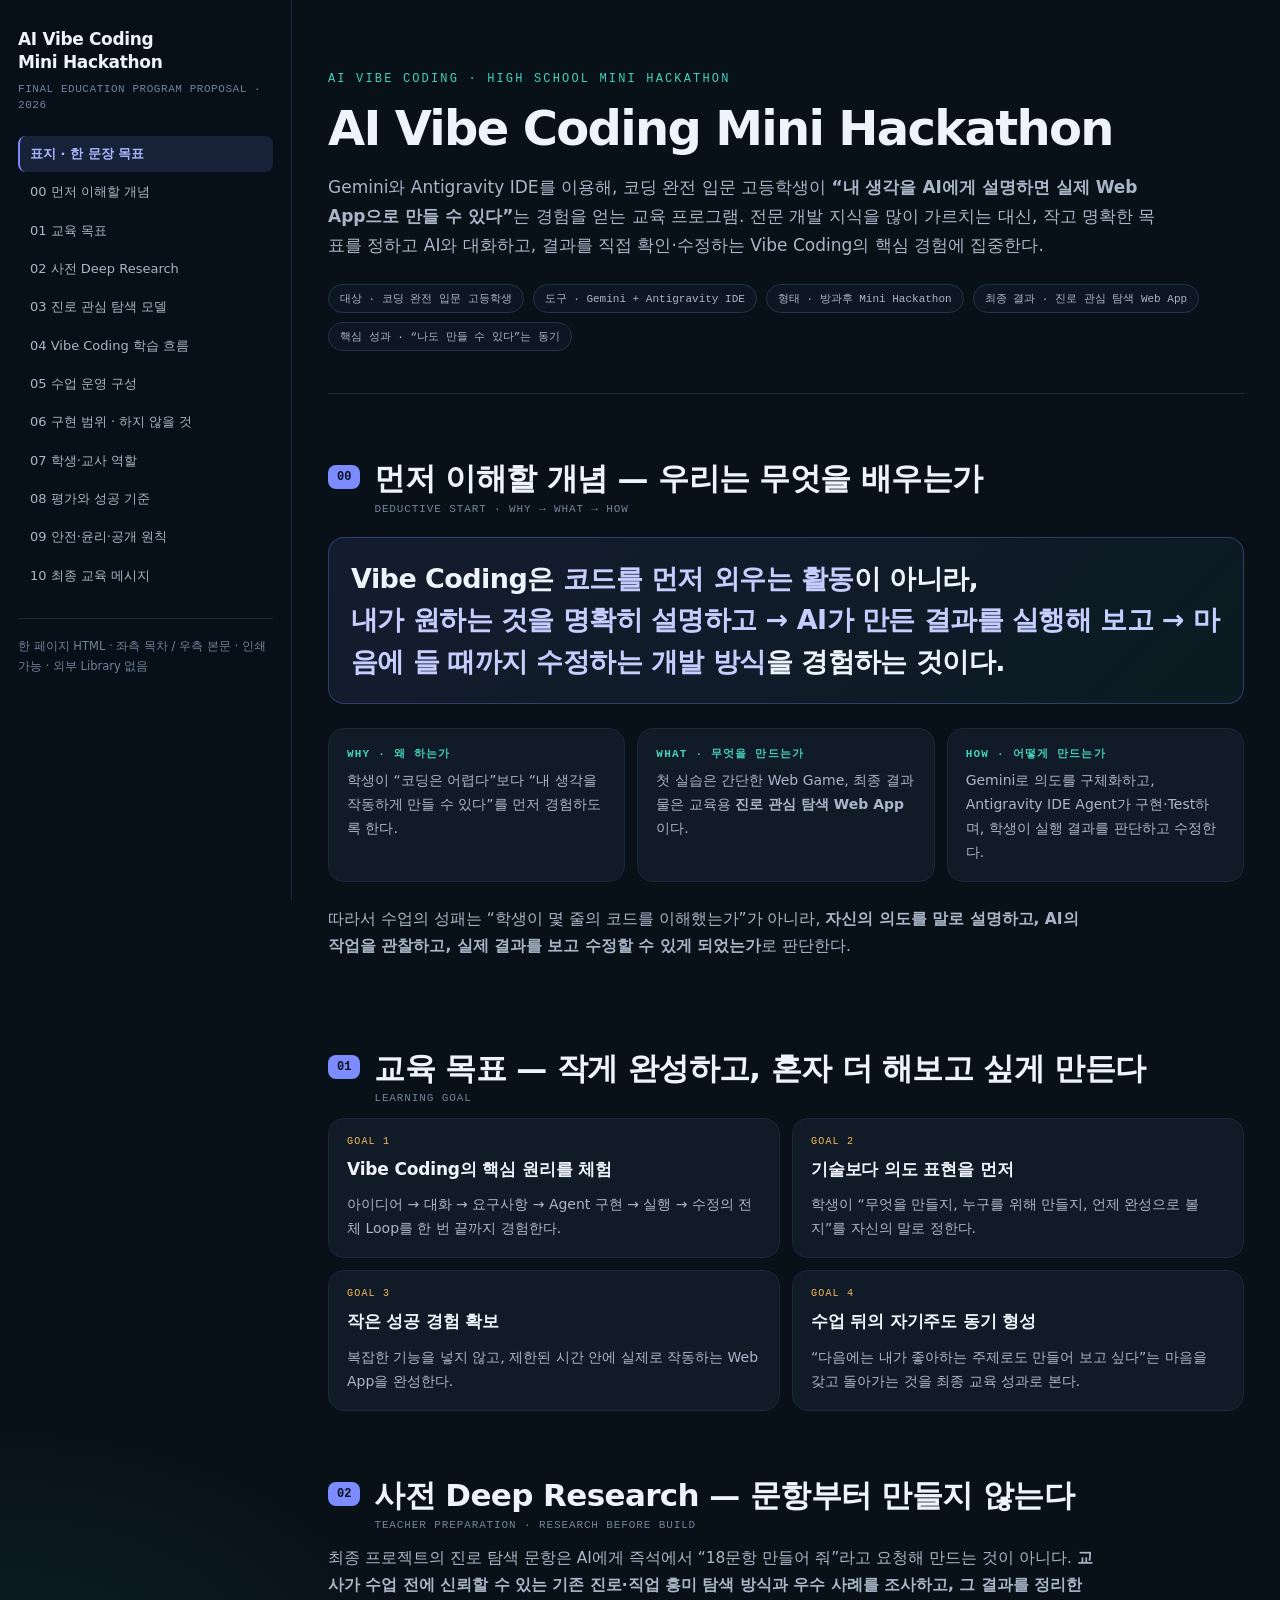
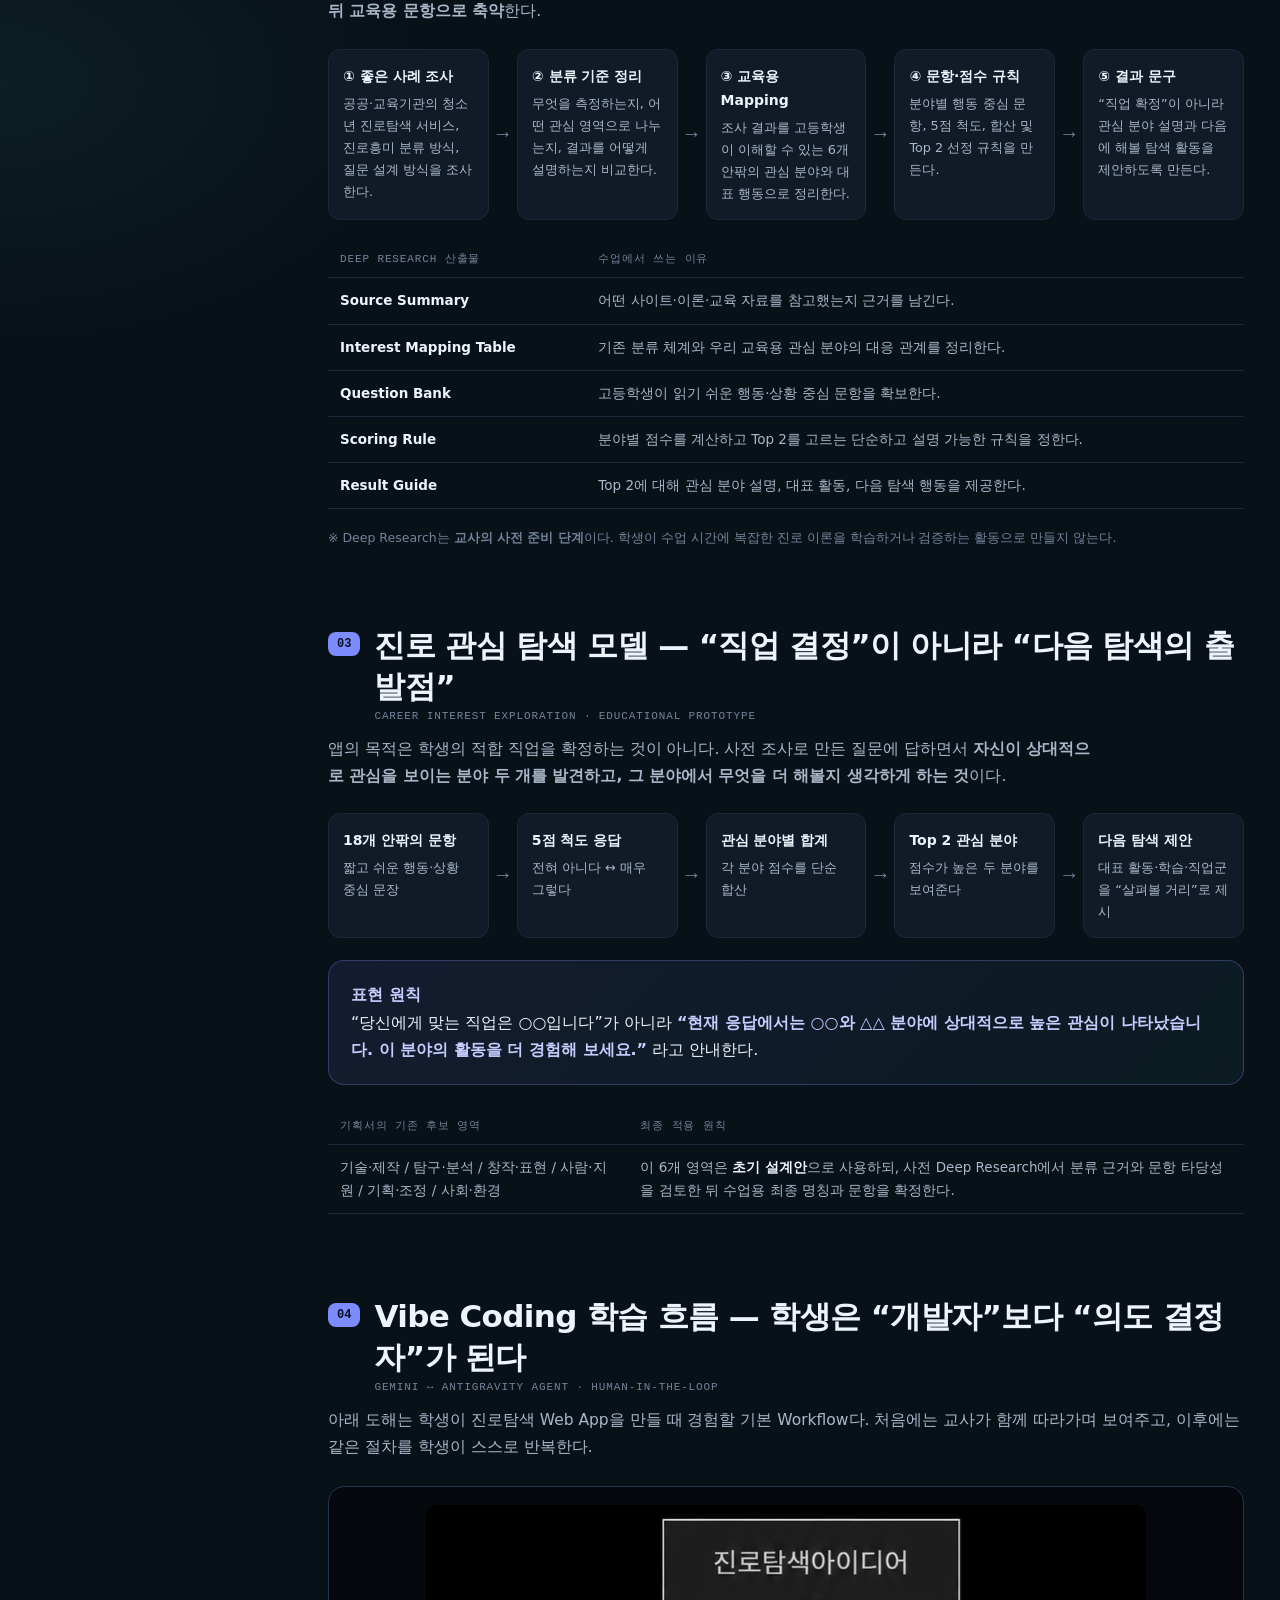
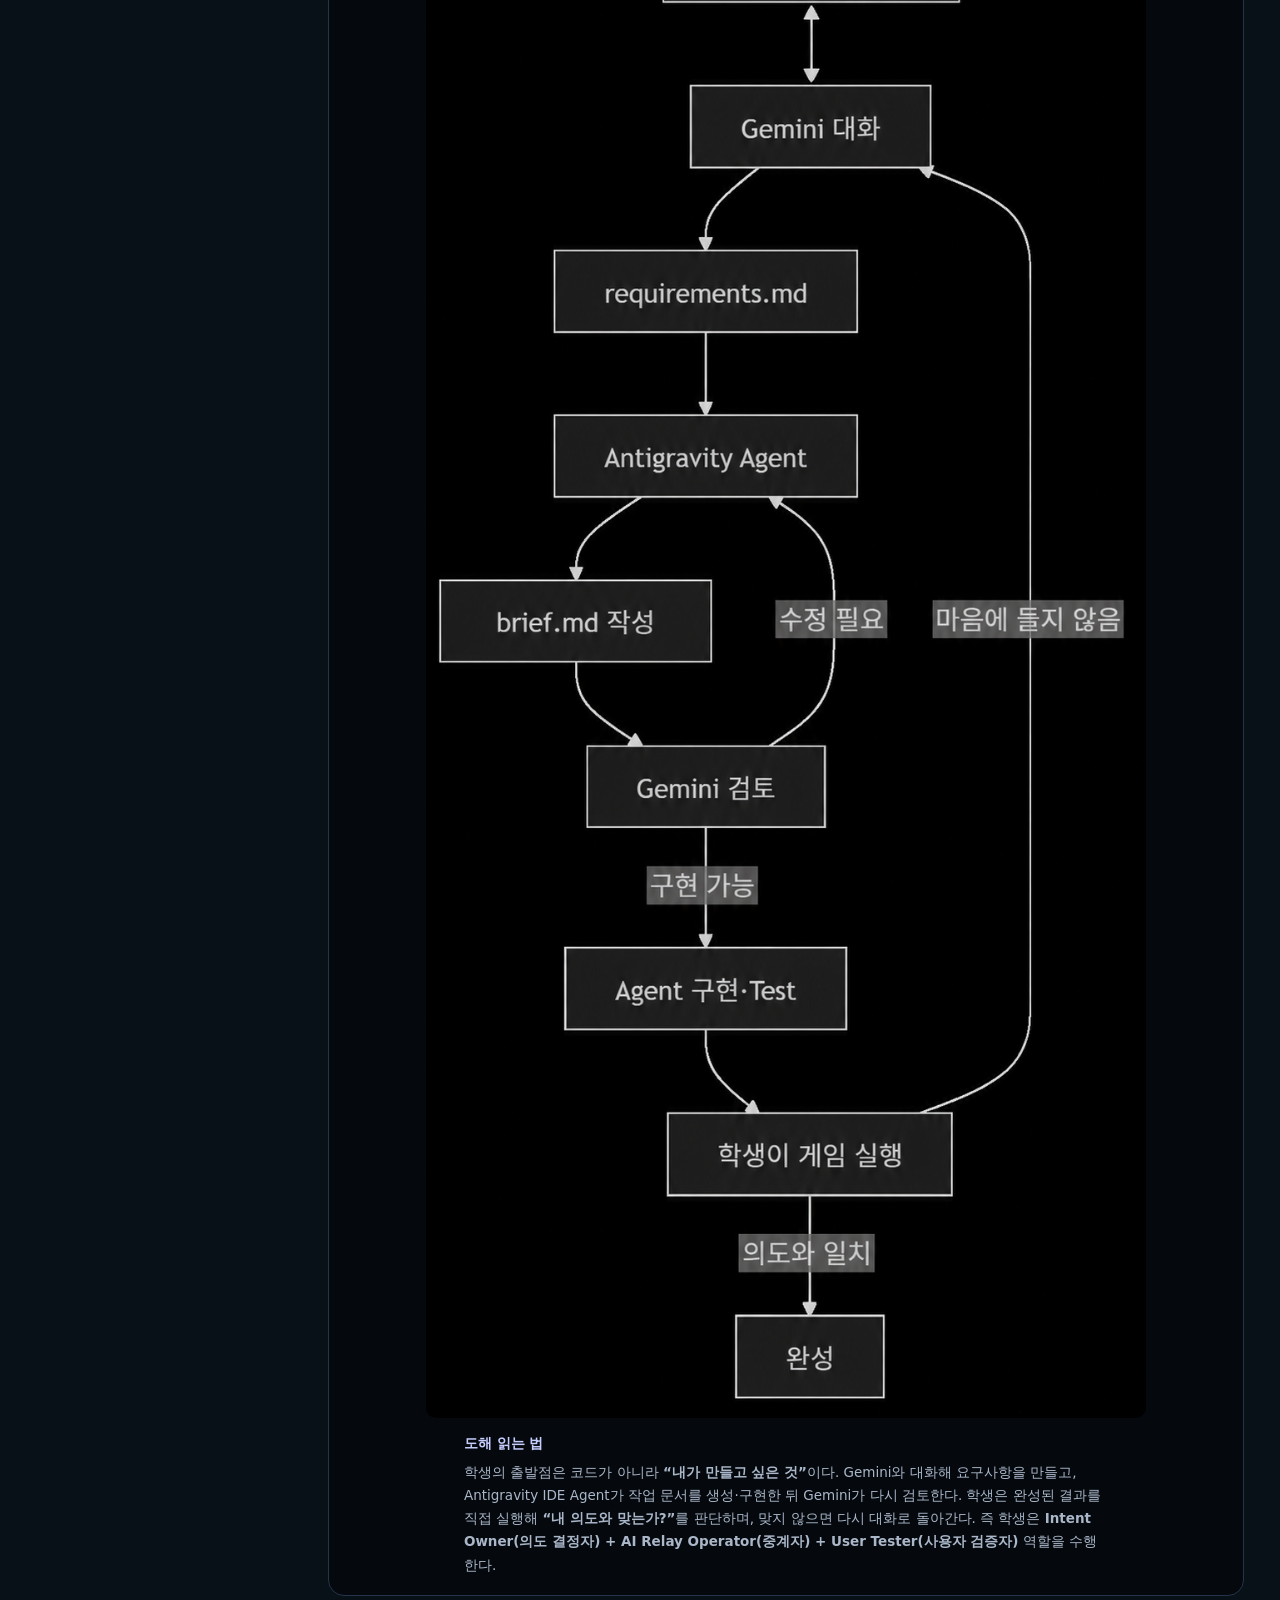
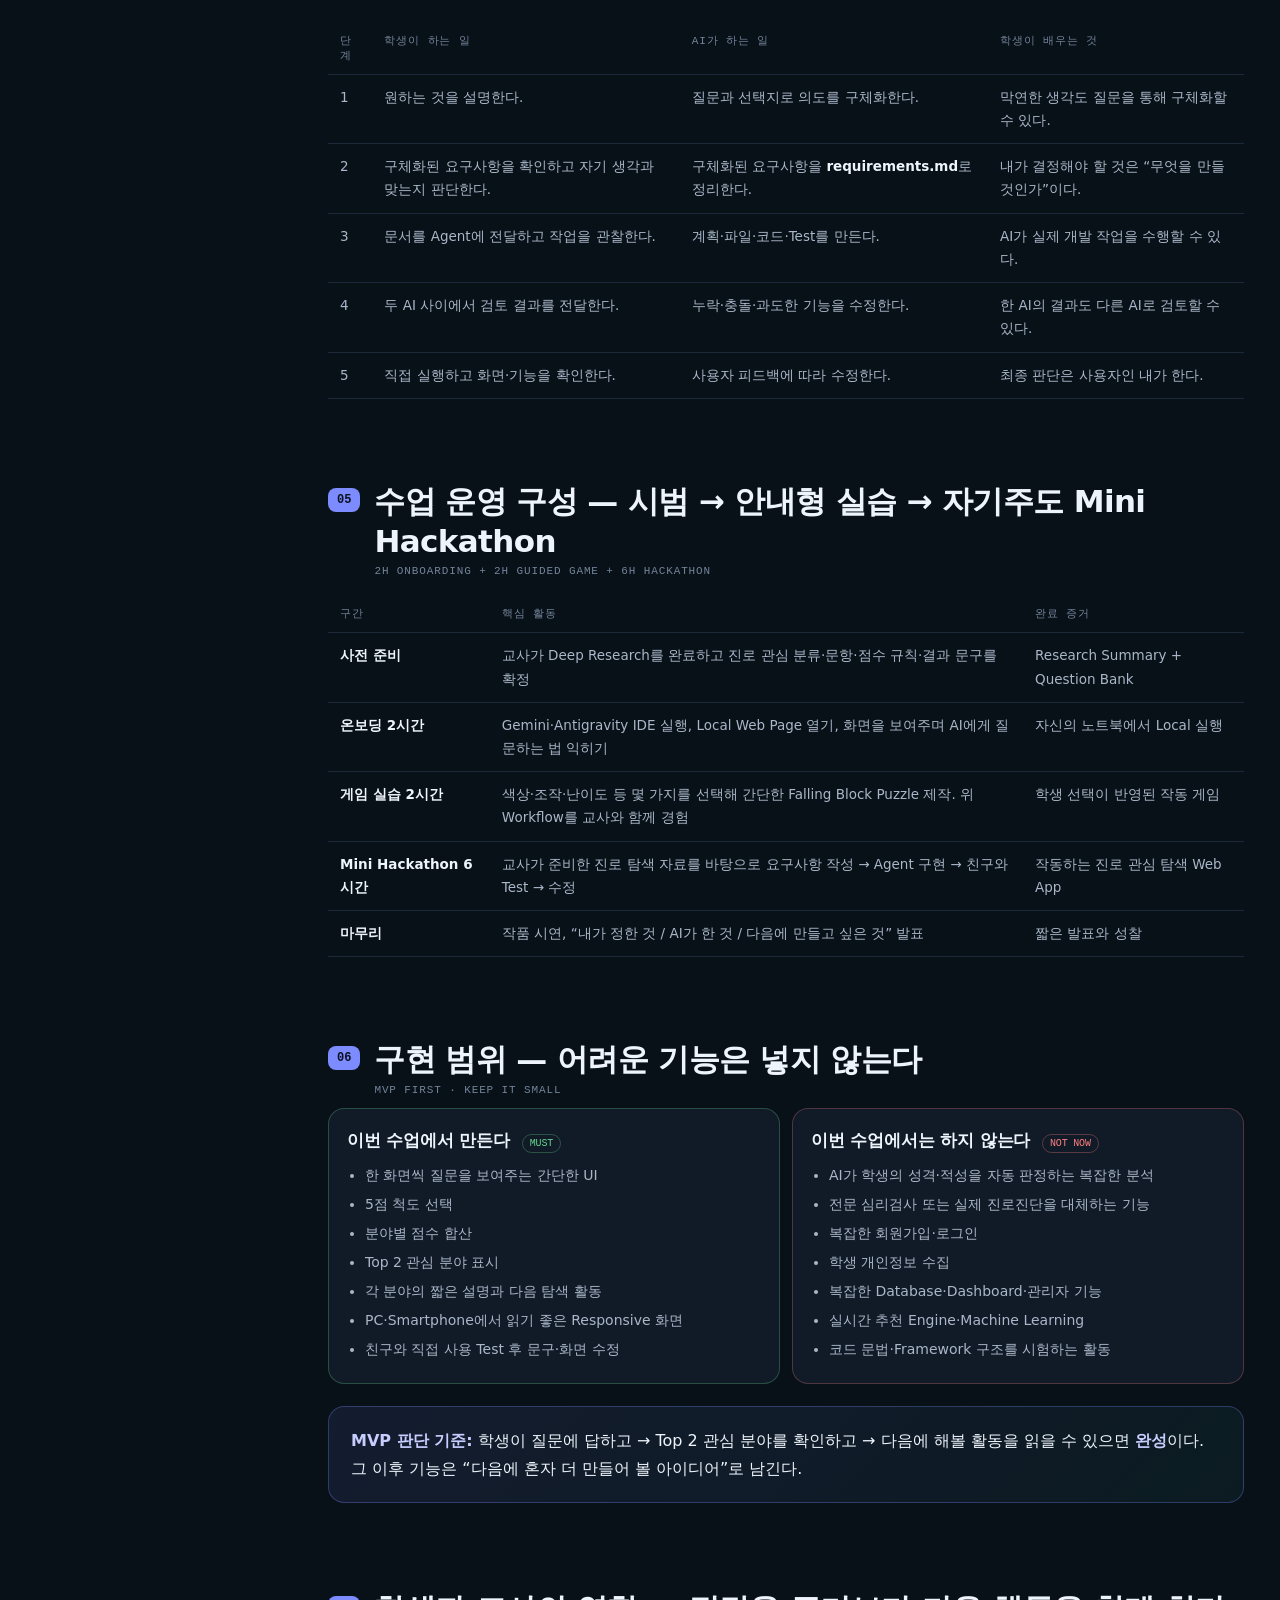
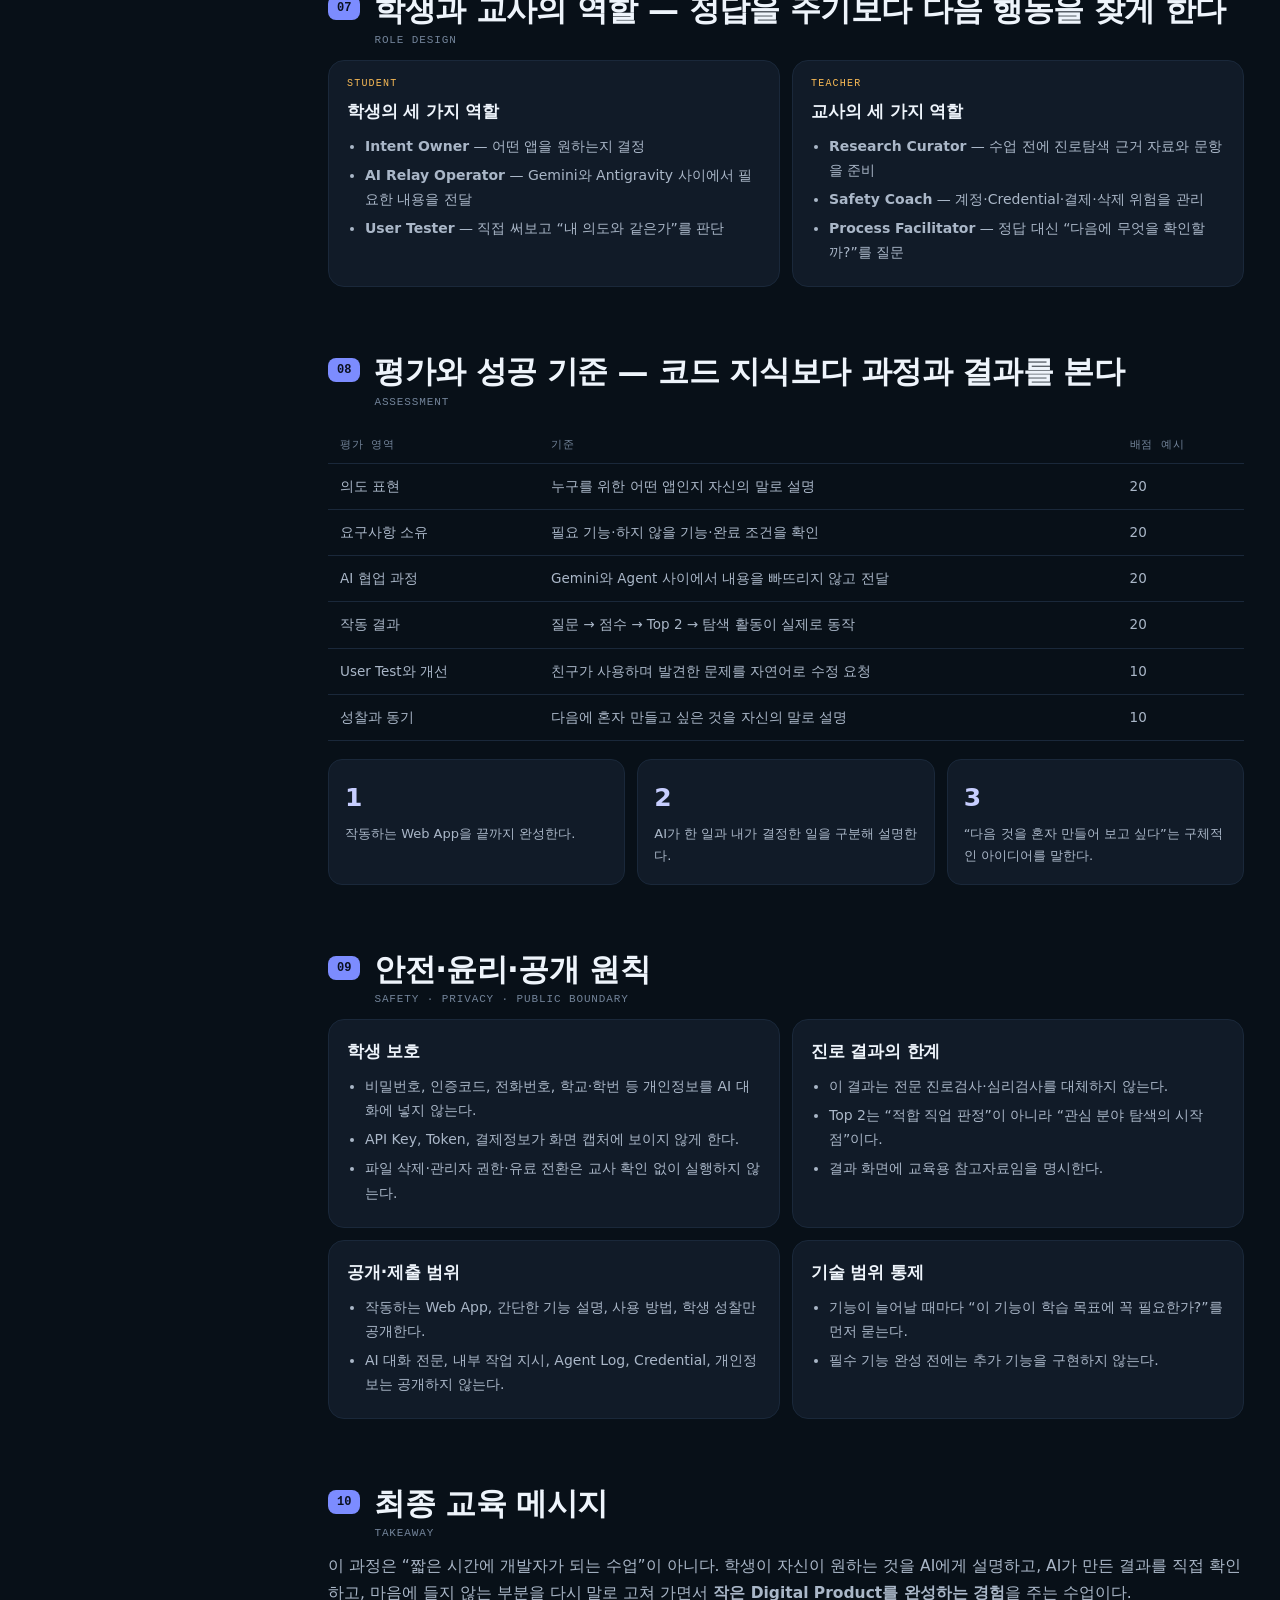
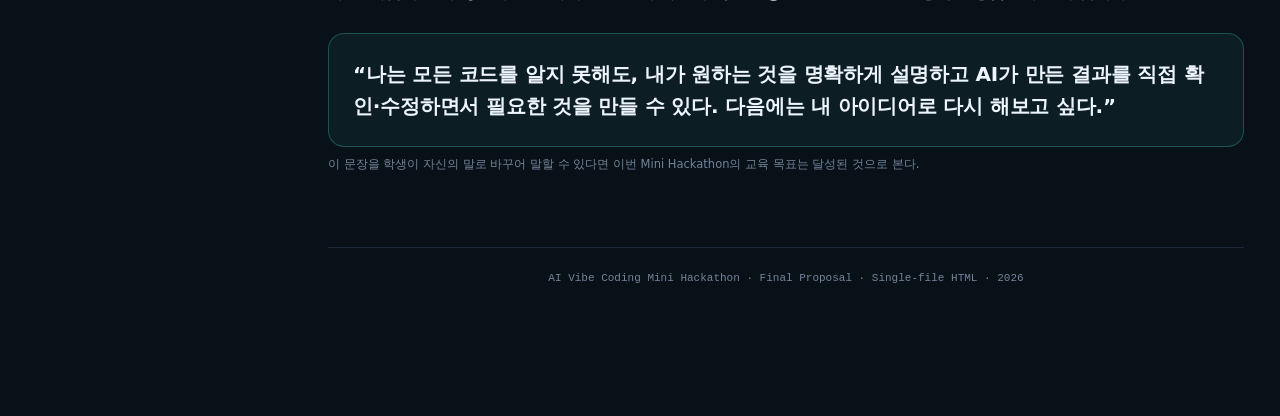
==== commit d974dcee: "Adjust UI layout and text wrapper width in section 4 & 10" ====
--- a/learning/1_AI_Vibe_Coding_Mini_Hackathon_Final_Proposal_-1.html
+++ b/learning/1_AI_Vibe_Coding_Mini_Hackathon_Final_Proposal_-1.html
@@ -534,6 +534,11 @@
       margin-top: 8px
     }
 
+    #workflow .intro,
+    #message .intro {
+      max-width: 100%;
+    }
+
     @media(max-width:1180px) {
       .side {
         display: none
@@ -849,7 +854,7 @@
         <section class="section" id="workflow">
           <div class="section-head"><span class="num">04</span>
             <div>
-              <h2>Vibe Coding 학습 흐름 — 학생은 “개발자 역할”보다 “의도 결정자”를 경험한다</h2>
+              <h2>Vibe Coding 학습 흐름 — 학생은 “개발자”보다 “의도 결정자”가 된다</h2>
               <p class="sub">GEMINI ↔ ANTIGRAVITY AGENT · HUMAN-IN-THE-LOOP</p>
             </div>
           </div>
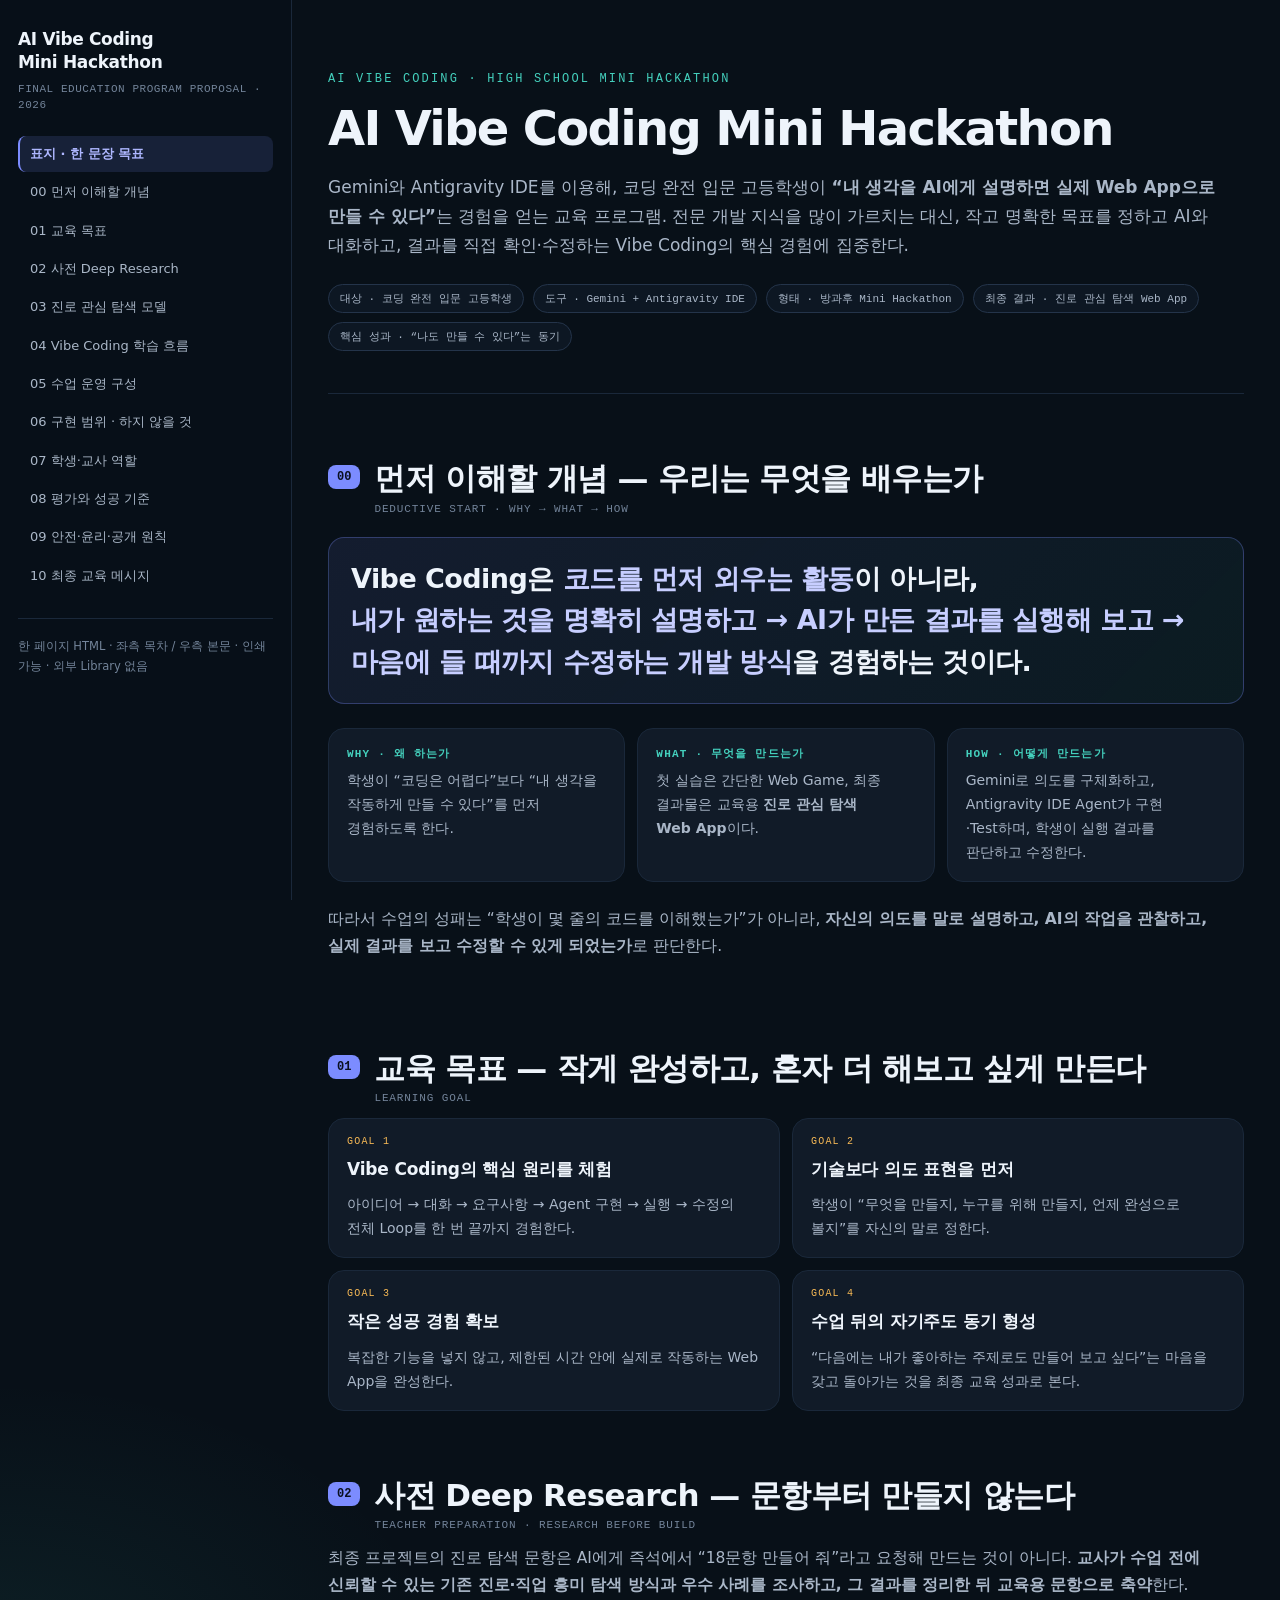
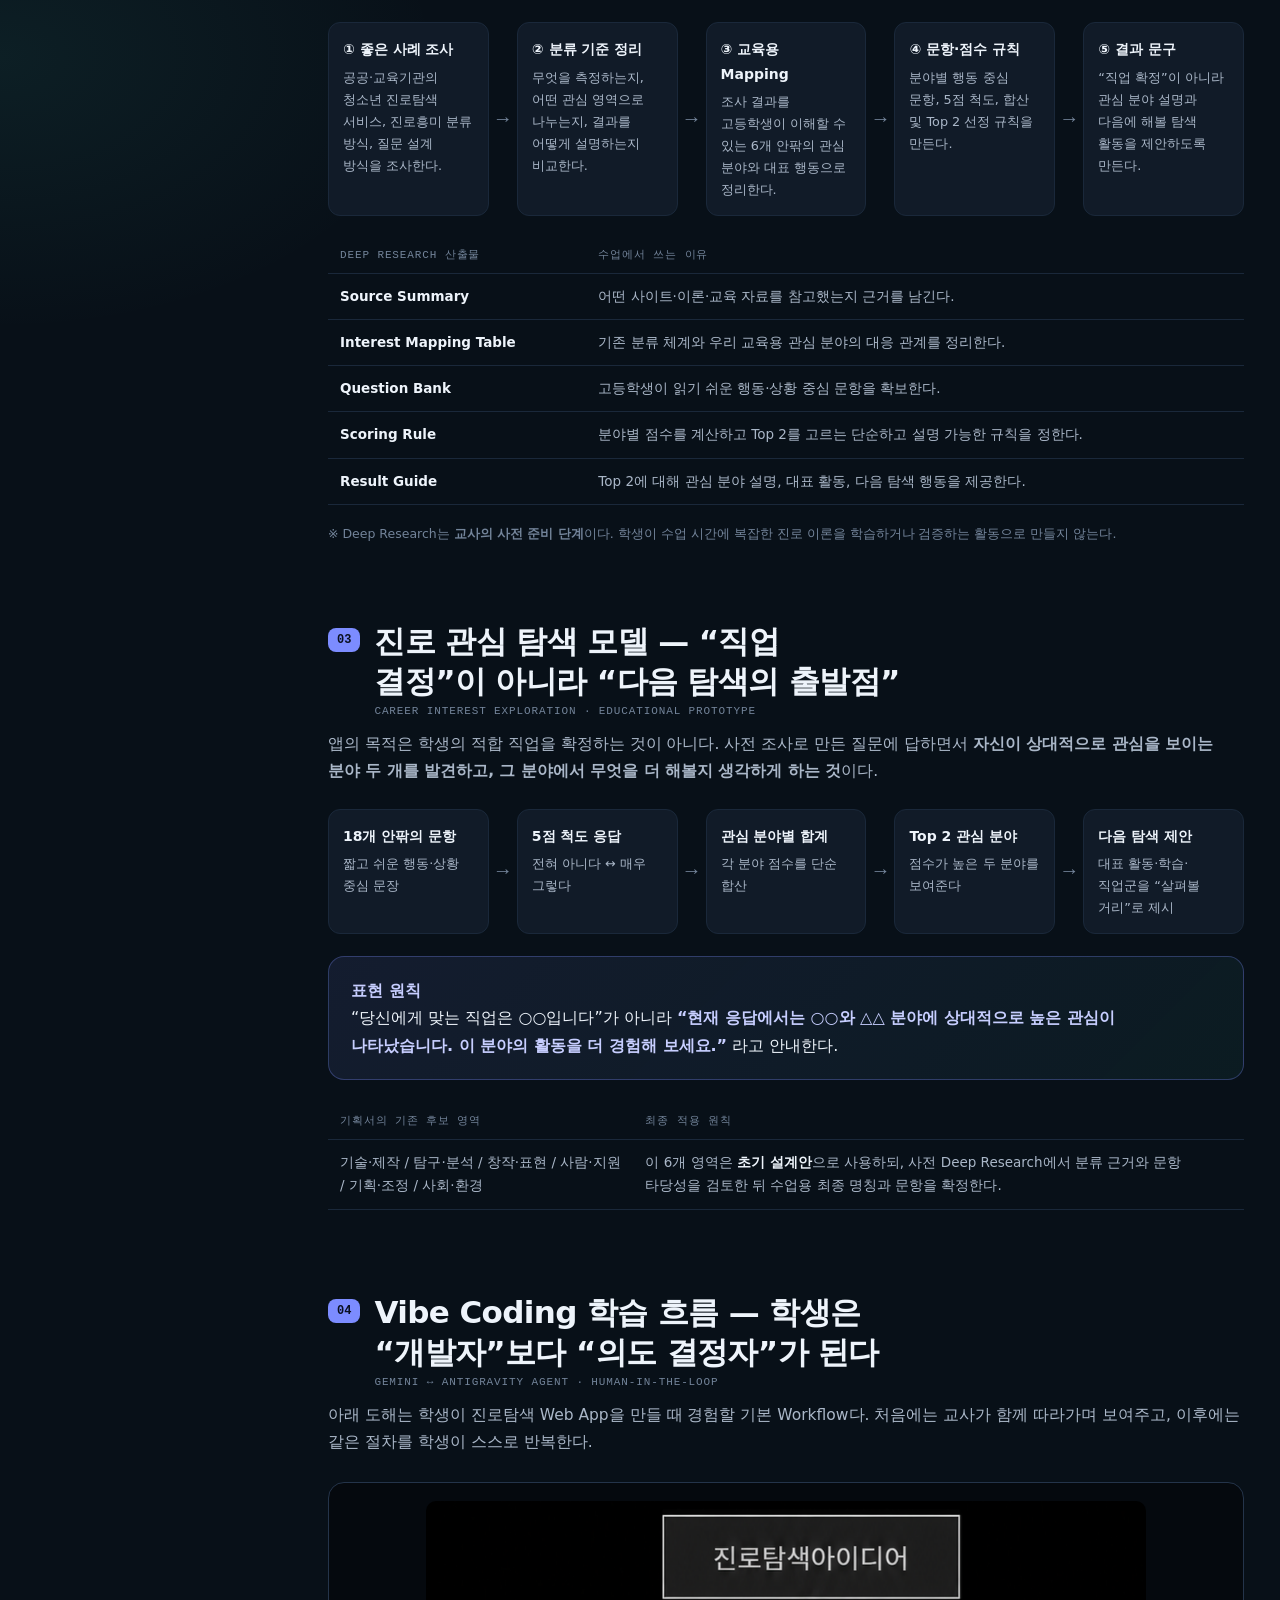
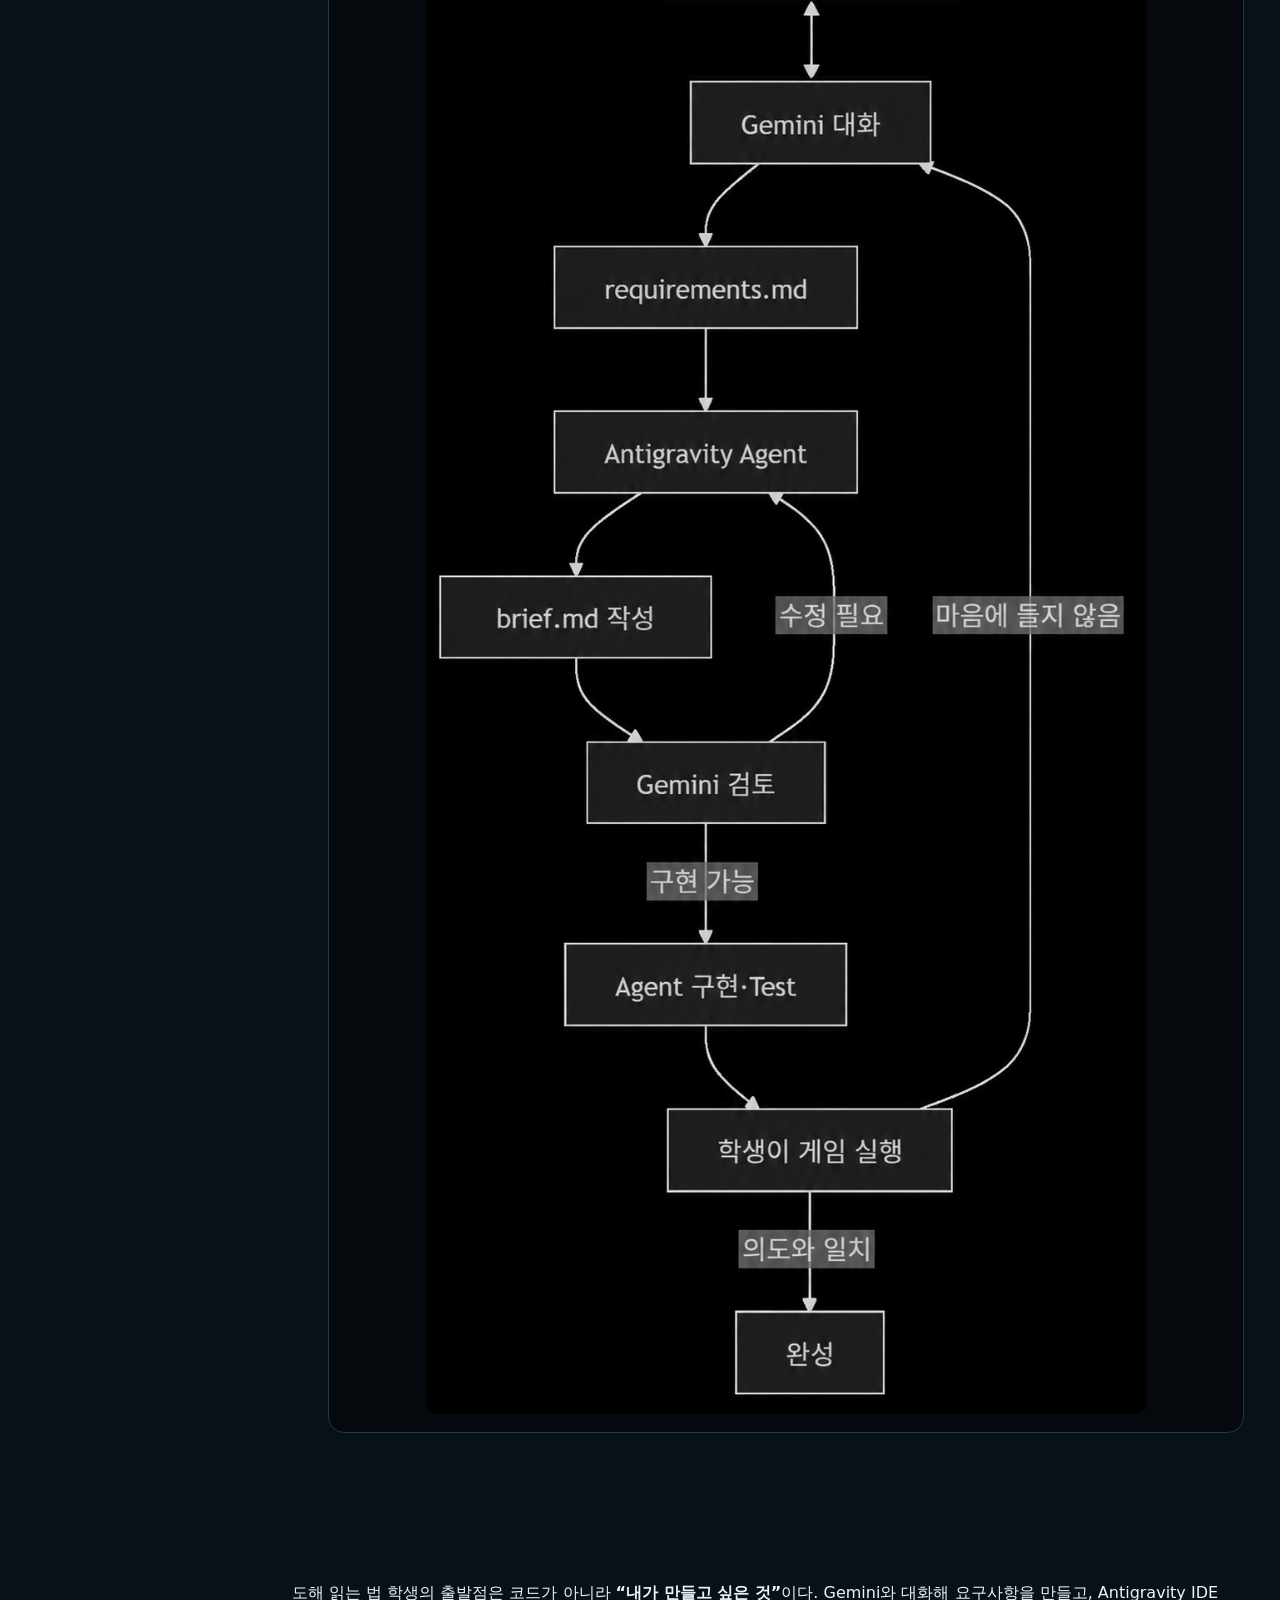
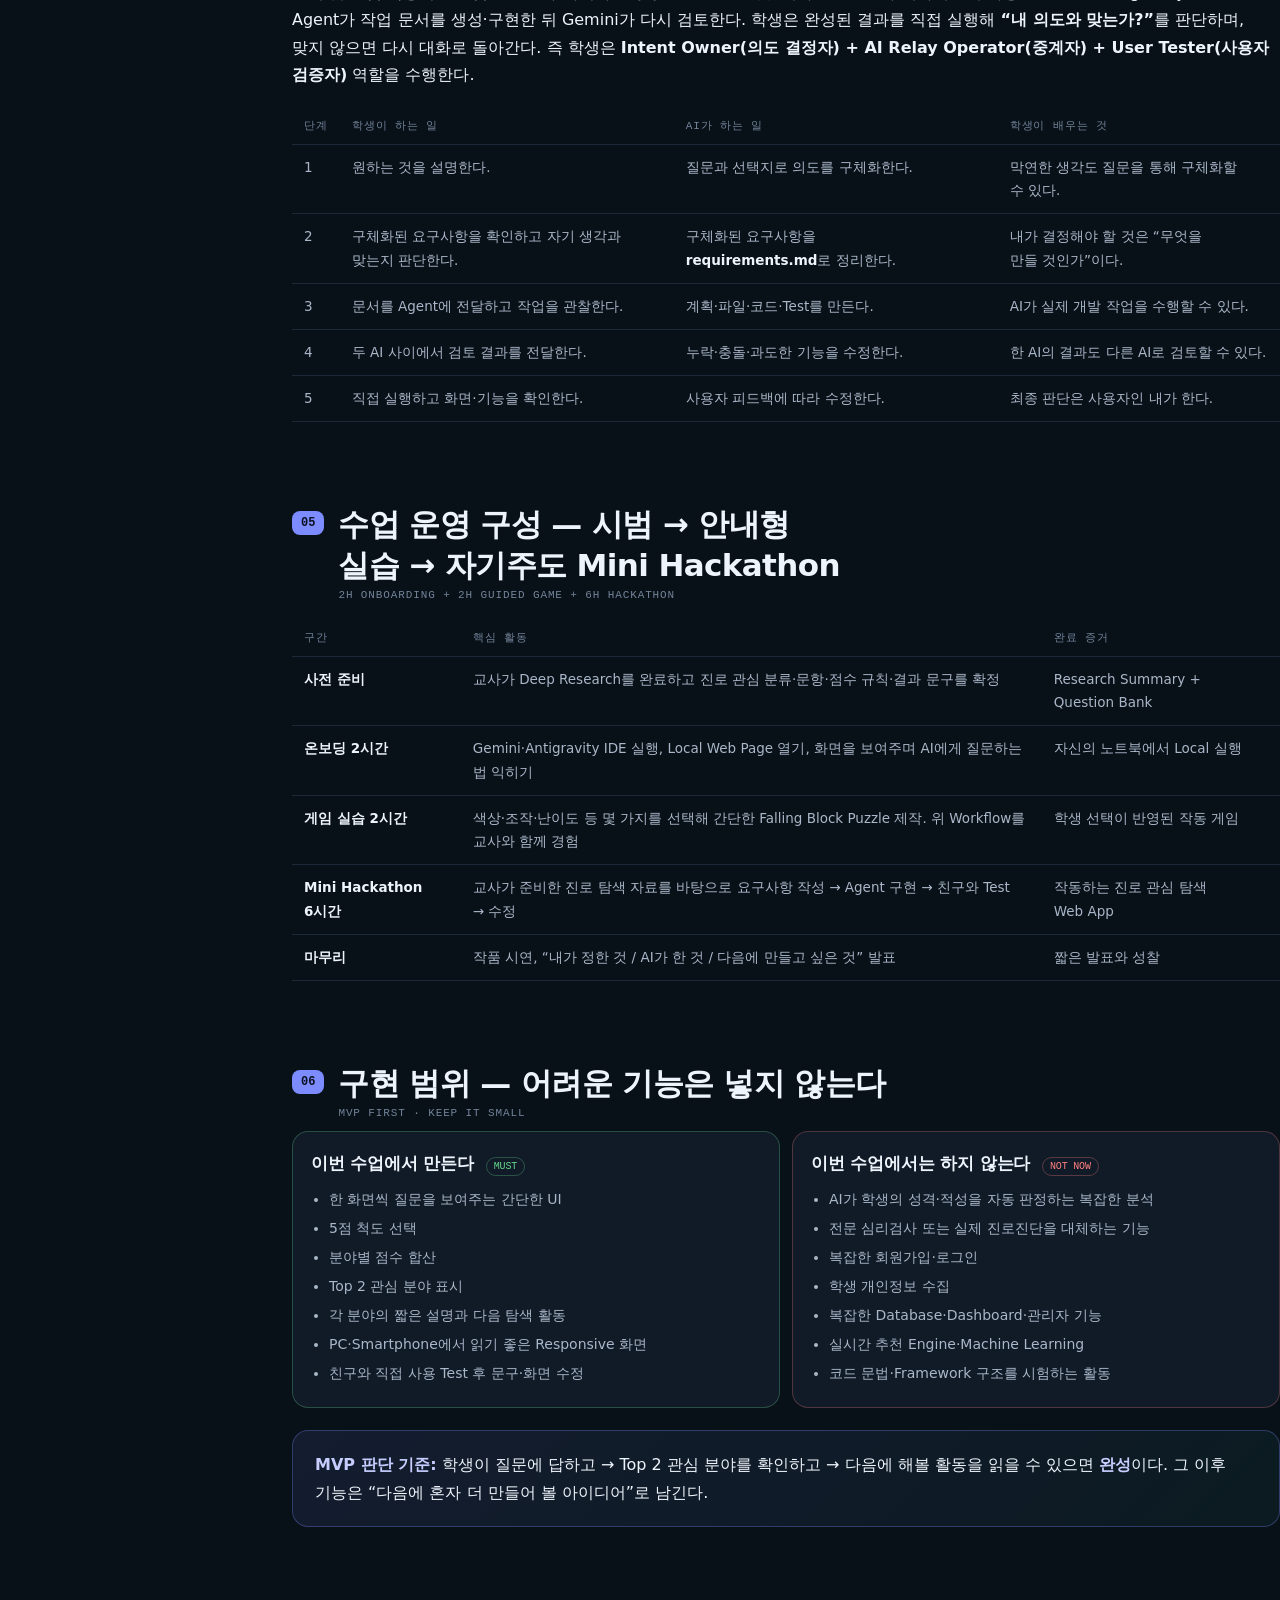
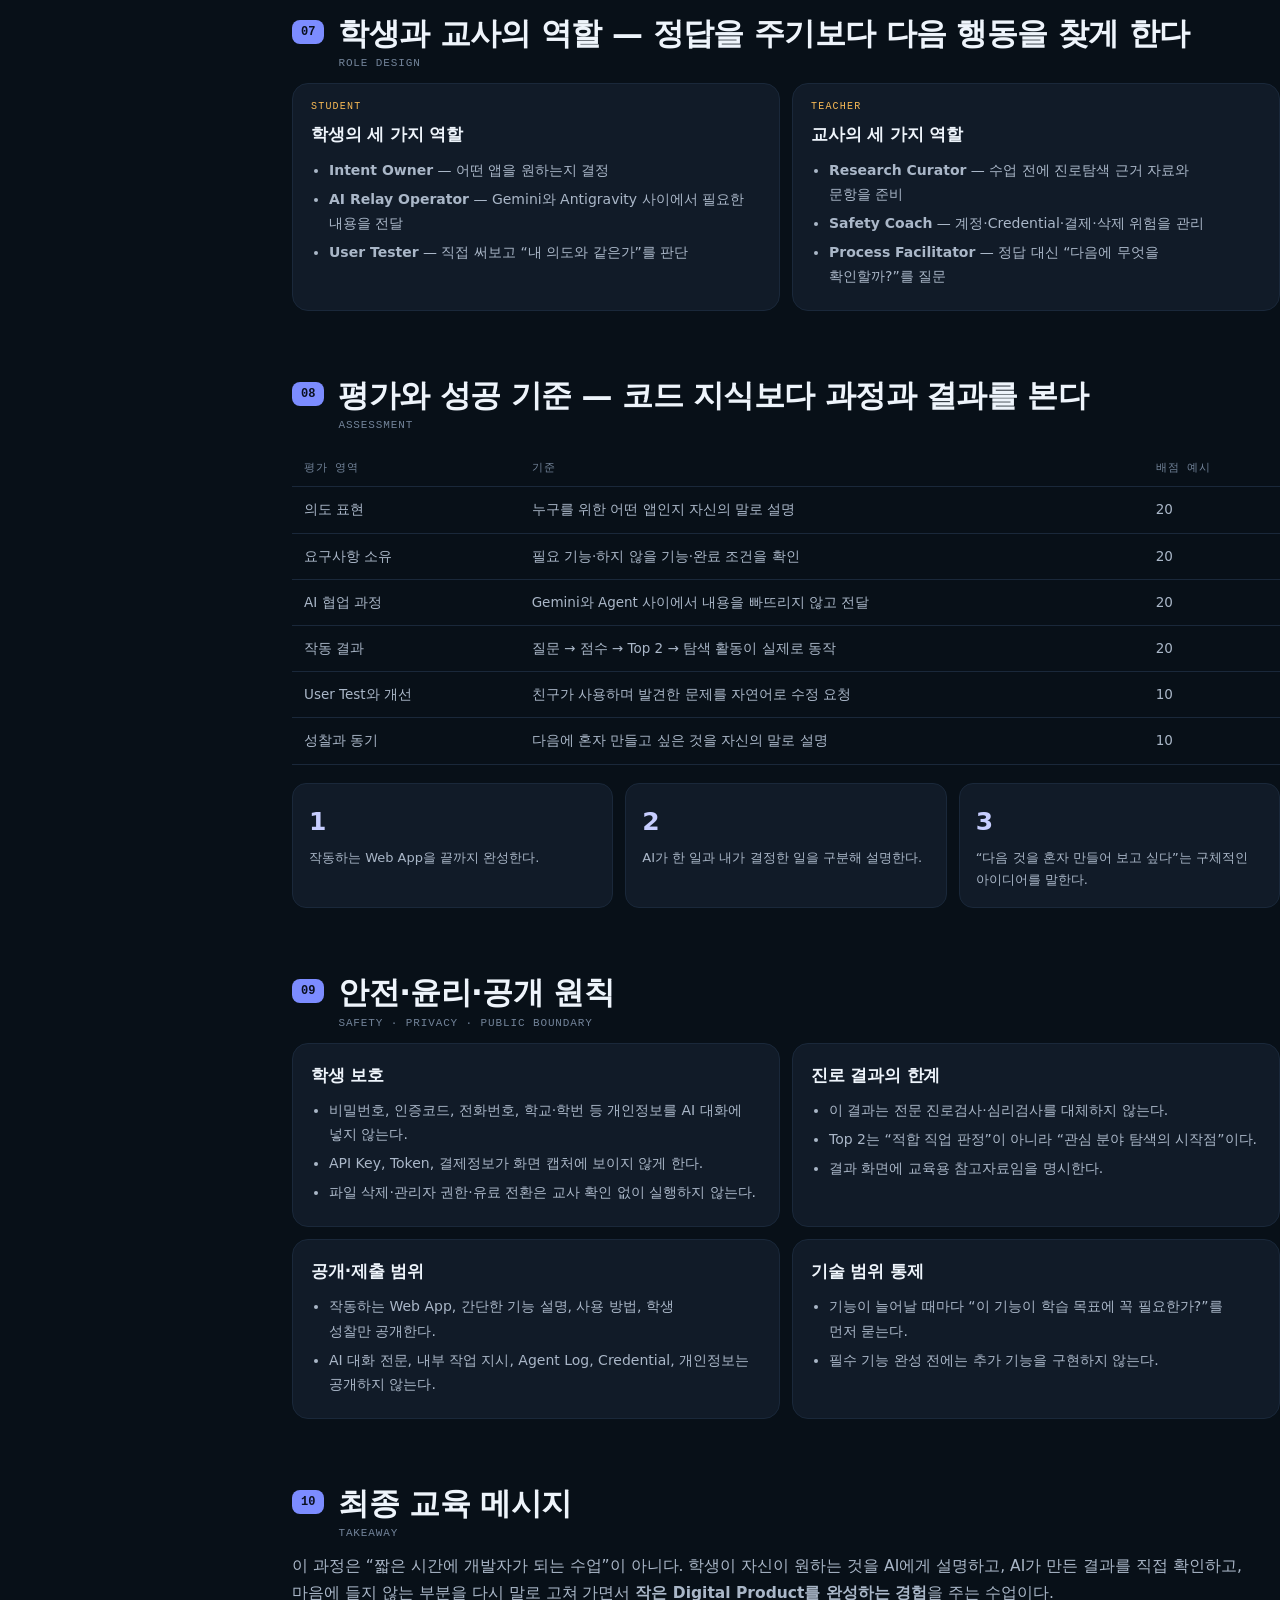
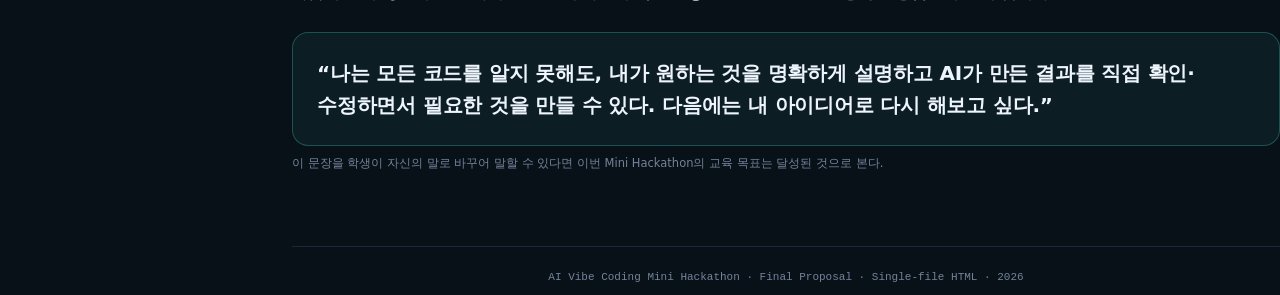
==== commit 5b78e4df: "Final polish learning lessons 1-7" ====
--- a/learning/1_AI_Vibe_Coding_Mini_Hackathon_Final_Proposal_-1.html
+++ b/learning/1_AI_Vibe_Coding_Mini_Hackathon_Final_Proposal_-1.html
@@ -45,6 +45,7 @@
       font-family: var(--sans);
       line-height: 1.72;
       -webkit-font-smoothing: antialiased;
+      word-break: keep-all;
     }
 
     a {
@@ -174,8 +175,9 @@
     .lede {
       font-size: 17px;
       color: var(--muted);
-      max-width: 78ch;
-      margin: 0
+      max-width: 100%;
+      margin: 0;
+      text-wrap: pretty;
     }
 
     .meta {
@@ -238,8 +240,9 @@
     .intro {
       color: var(--muted);
       font-size: 15.5px;
-      max-width: 78ch;
-      margin: 14px 0 24px
+      max-width: 100%;
+      margin: 14px 0 24px;
+      text-wrap: pretty;
     }
 
     .callout {
@@ -338,8 +341,9 @@
       margin: 14px auto 0;
       color: var(--muted);
       font-size: 13.5px;
-      max-width: 75ch;
-      text-align: left
+      max-width: 100%;
+      text-align: left;
+      text-wrap: pretty;
     }
 
     .flow .cap-title {
@@ -534,10 +538,30 @@
       margin-top: 8px
     }
 
-    #workflow .intro,
-    #message .intro {
-      max-width: 100%;
-    }
+    h1, h2, h3, h4, h5, h6 {
+      text-wrap: balance;
+    }
+
+    p, li, th, td, .statement, .final-msg p, .print-note, .mini-note {
+      text-wrap: pretty;
+    }
+
+    .table-wrap {
+      width: 100%;
+      overflow-x: auto;
+      -webkit-overflow-scrolling: touch;
+      margin: 18px 0;
+    }
+
+    .table-wrap table {
+      margin: 0;
+      width: 100%;
+    }
+
+    .table-wrap .min-w-table {
+      min-width: 580px;
+    }
+
 
     @media(max-width:1180px) {
       .side {
@@ -582,6 +606,13 @@
 
       .arrow {
         display: none
+      }
+    }
+
+
+    @media(max-width:480px) {
+      .pipe {
+        flex: 1 1 100%;
       }
     }
 
@@ -867,6 +898,7 @@
             <img
               src="[data-uri]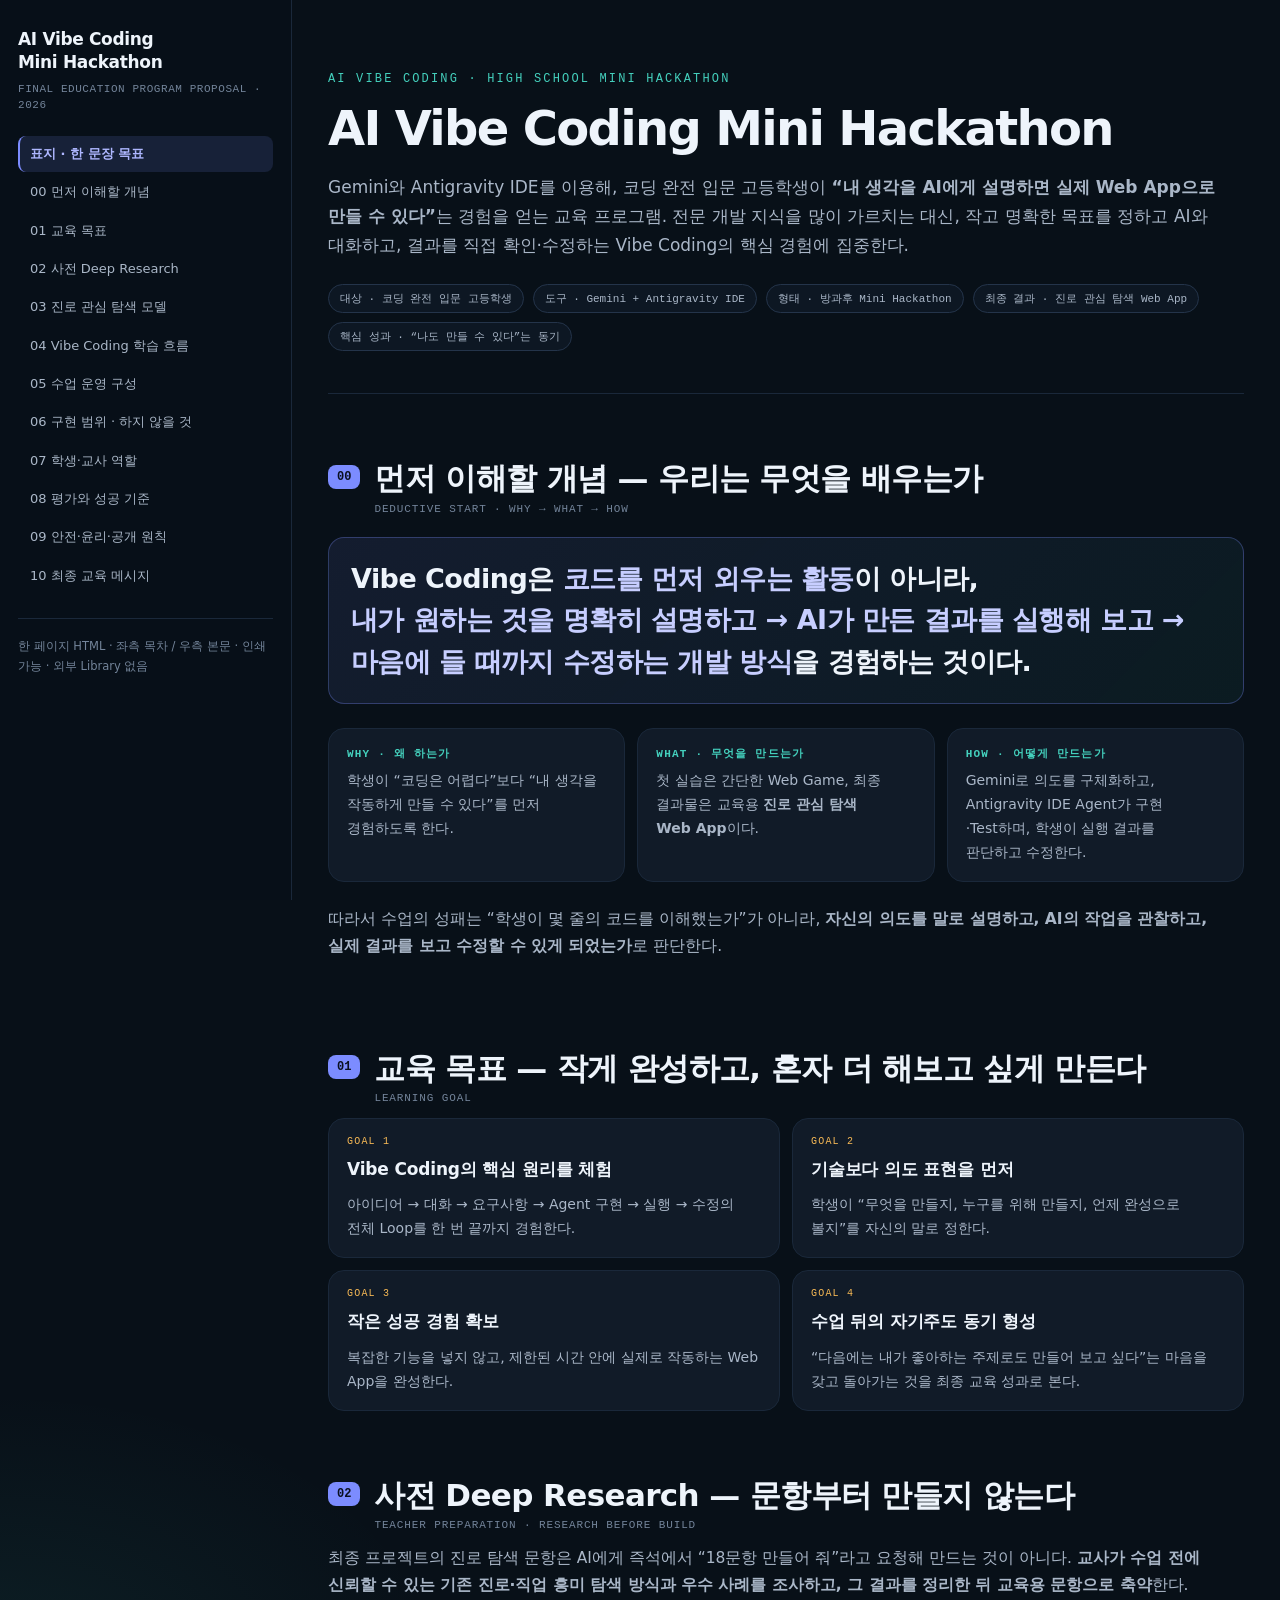
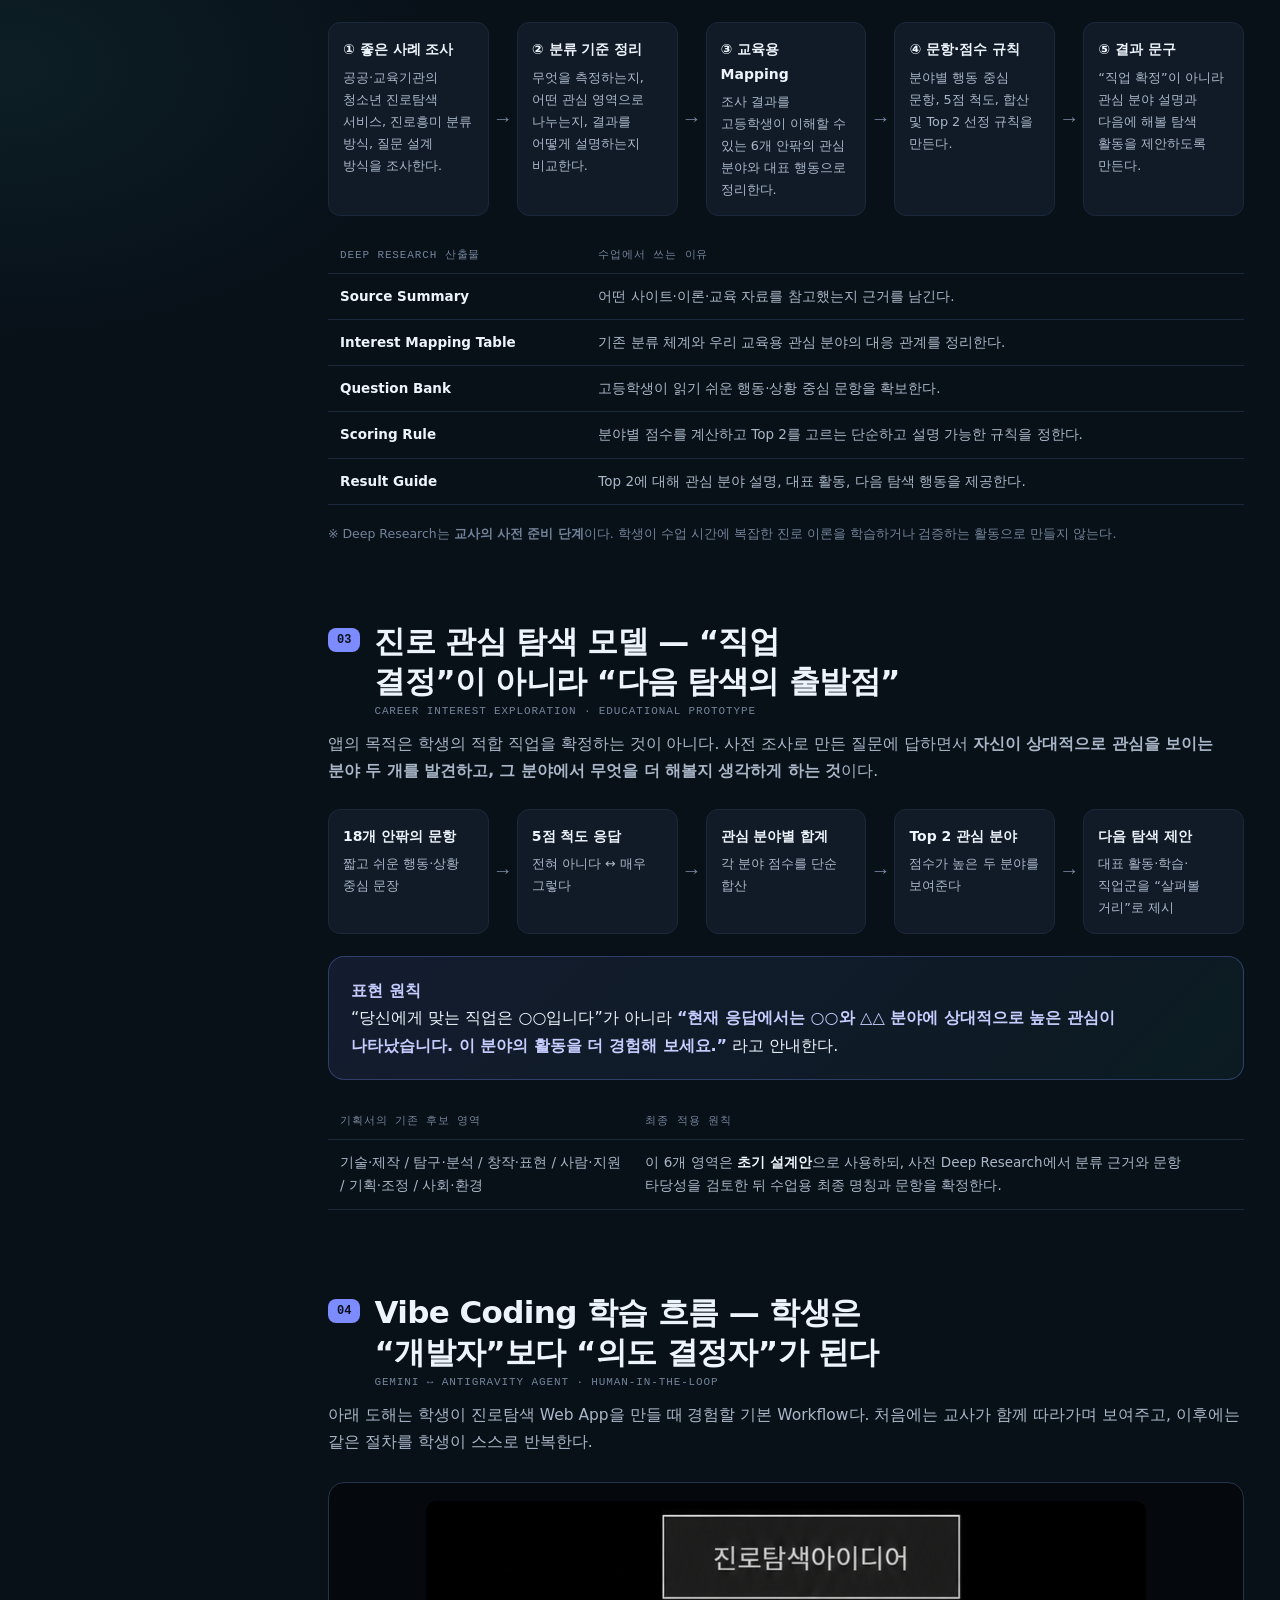
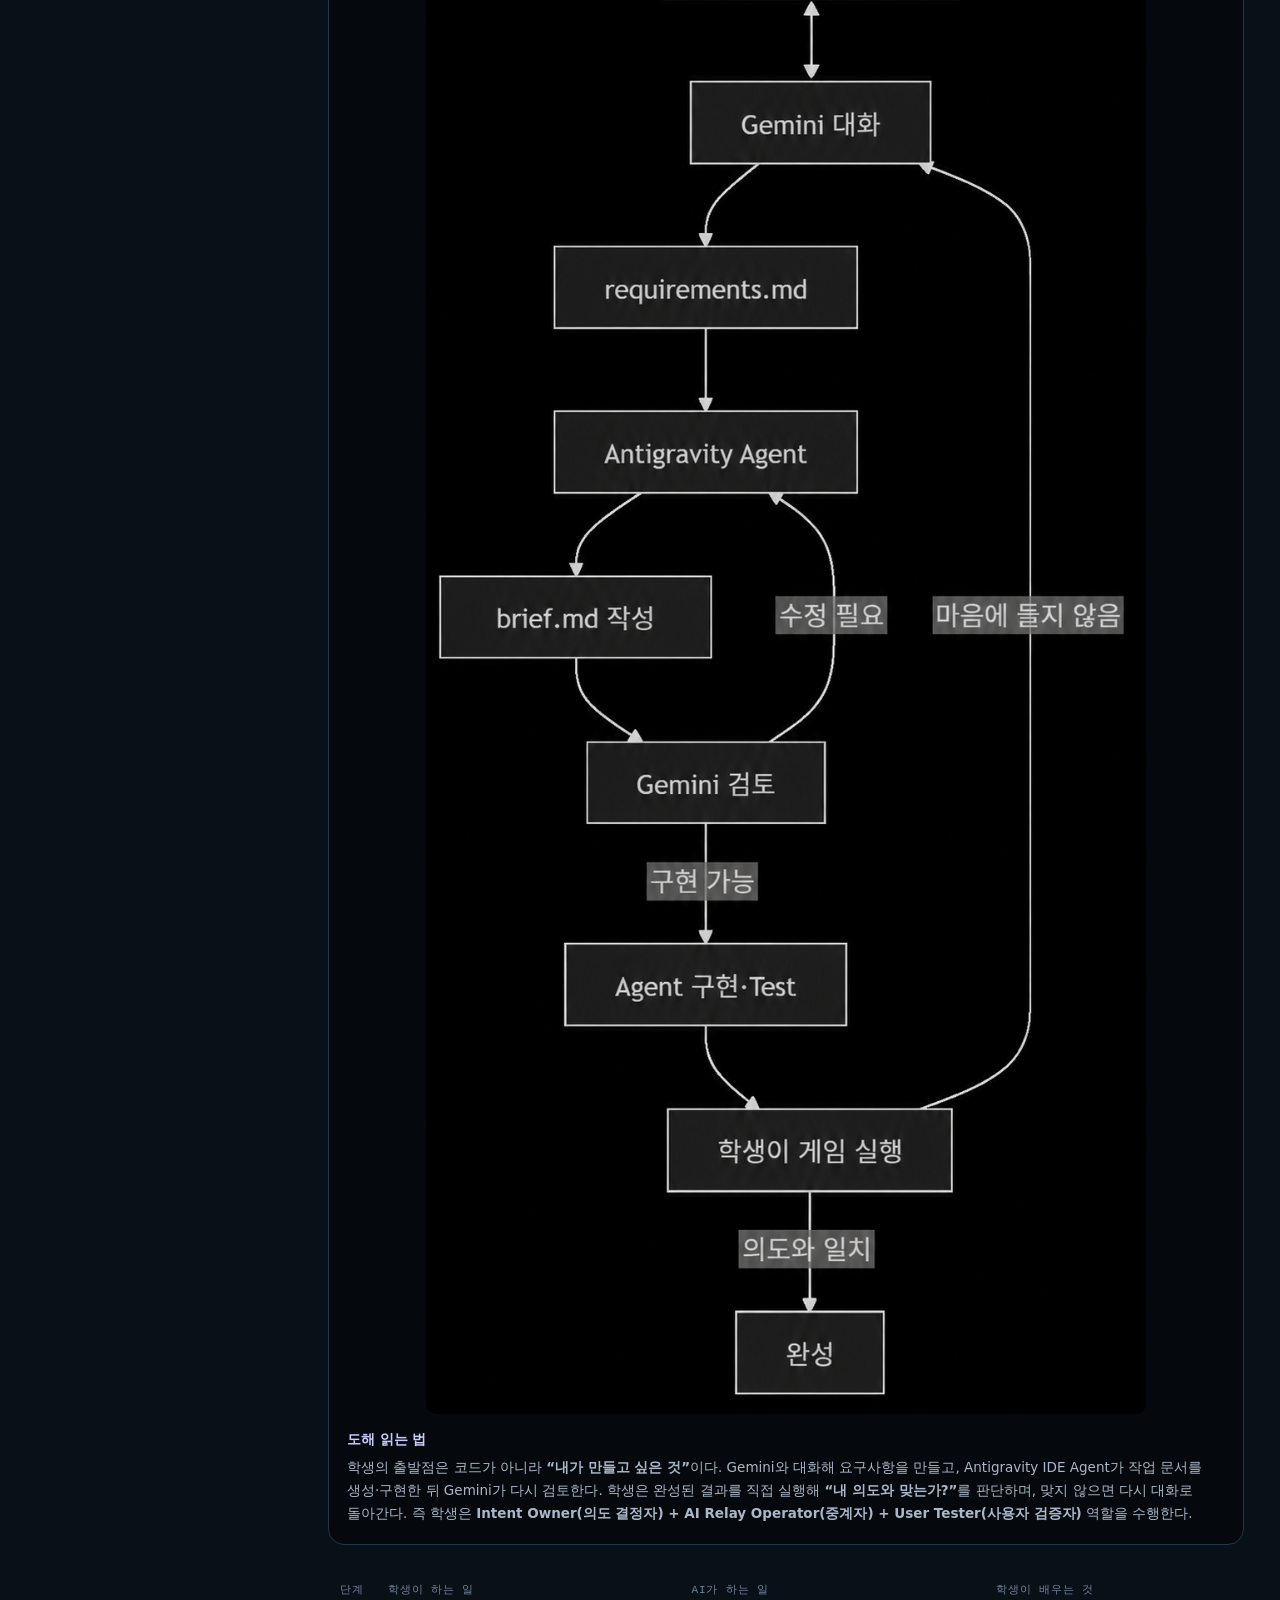
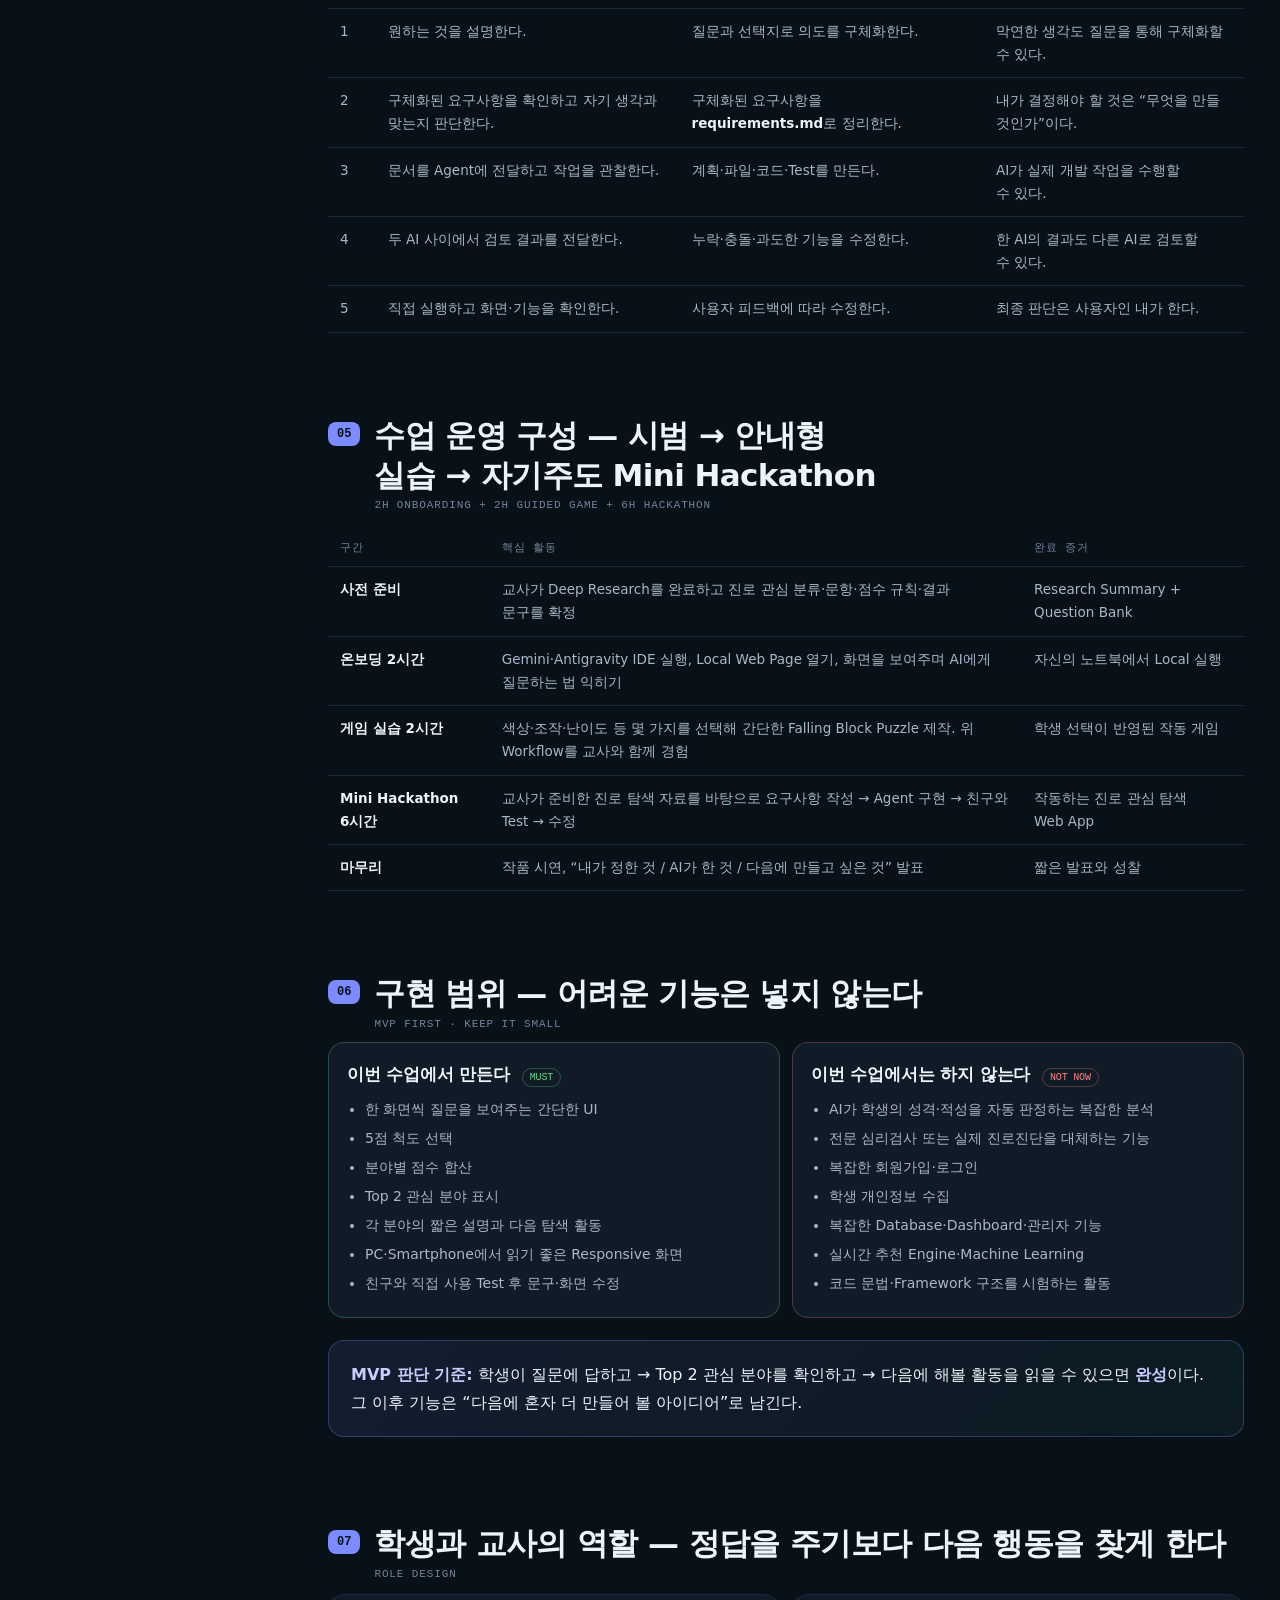
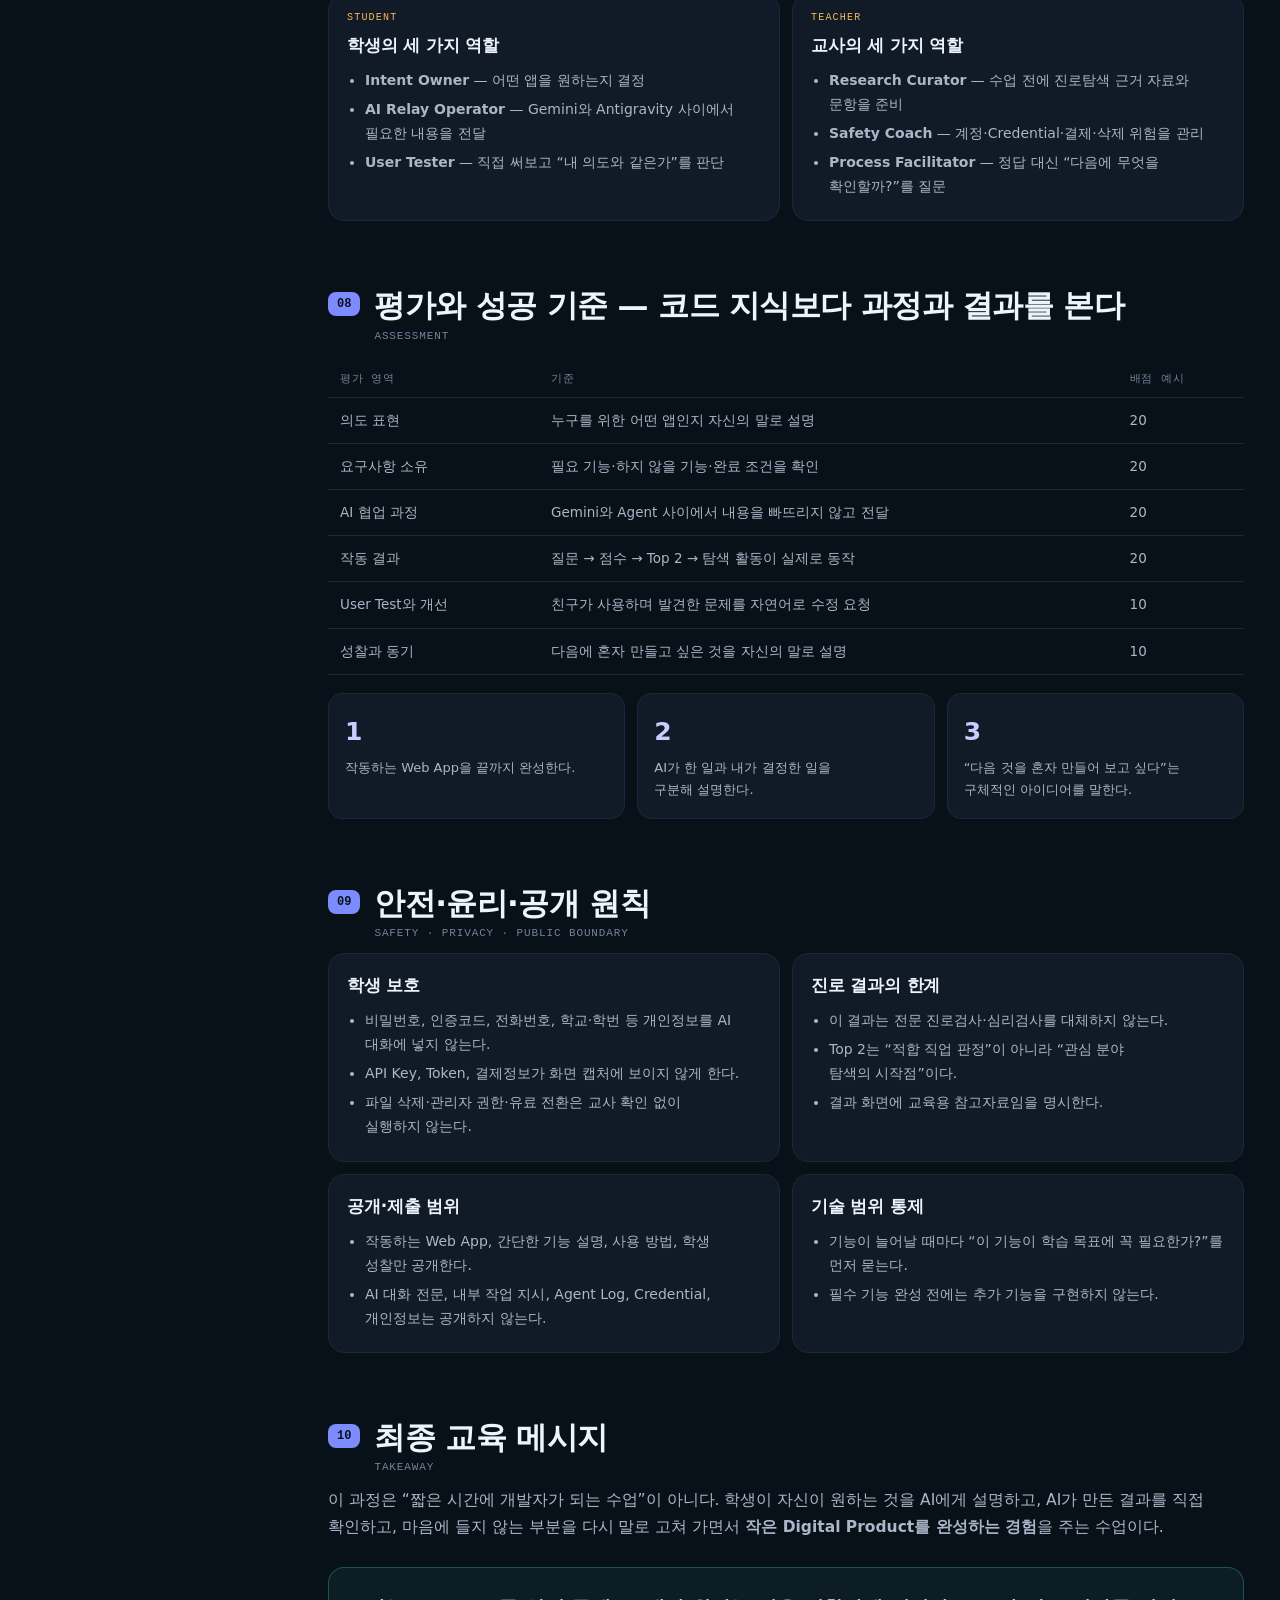
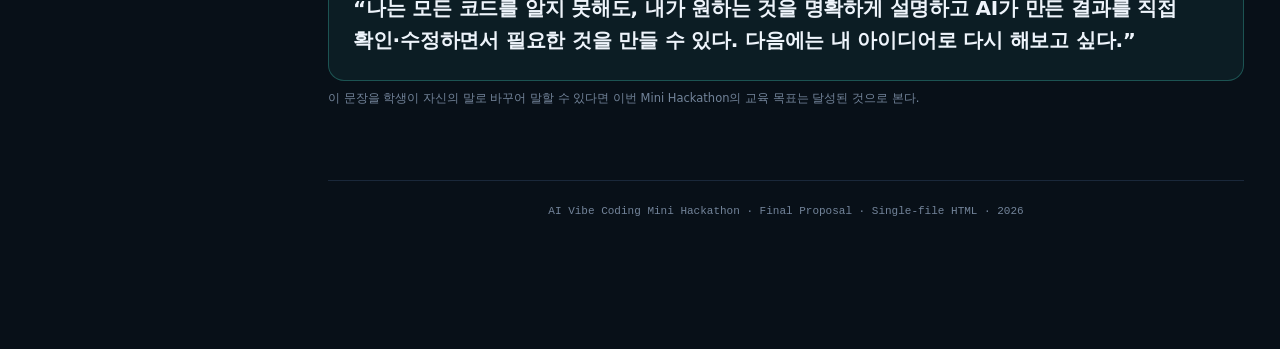
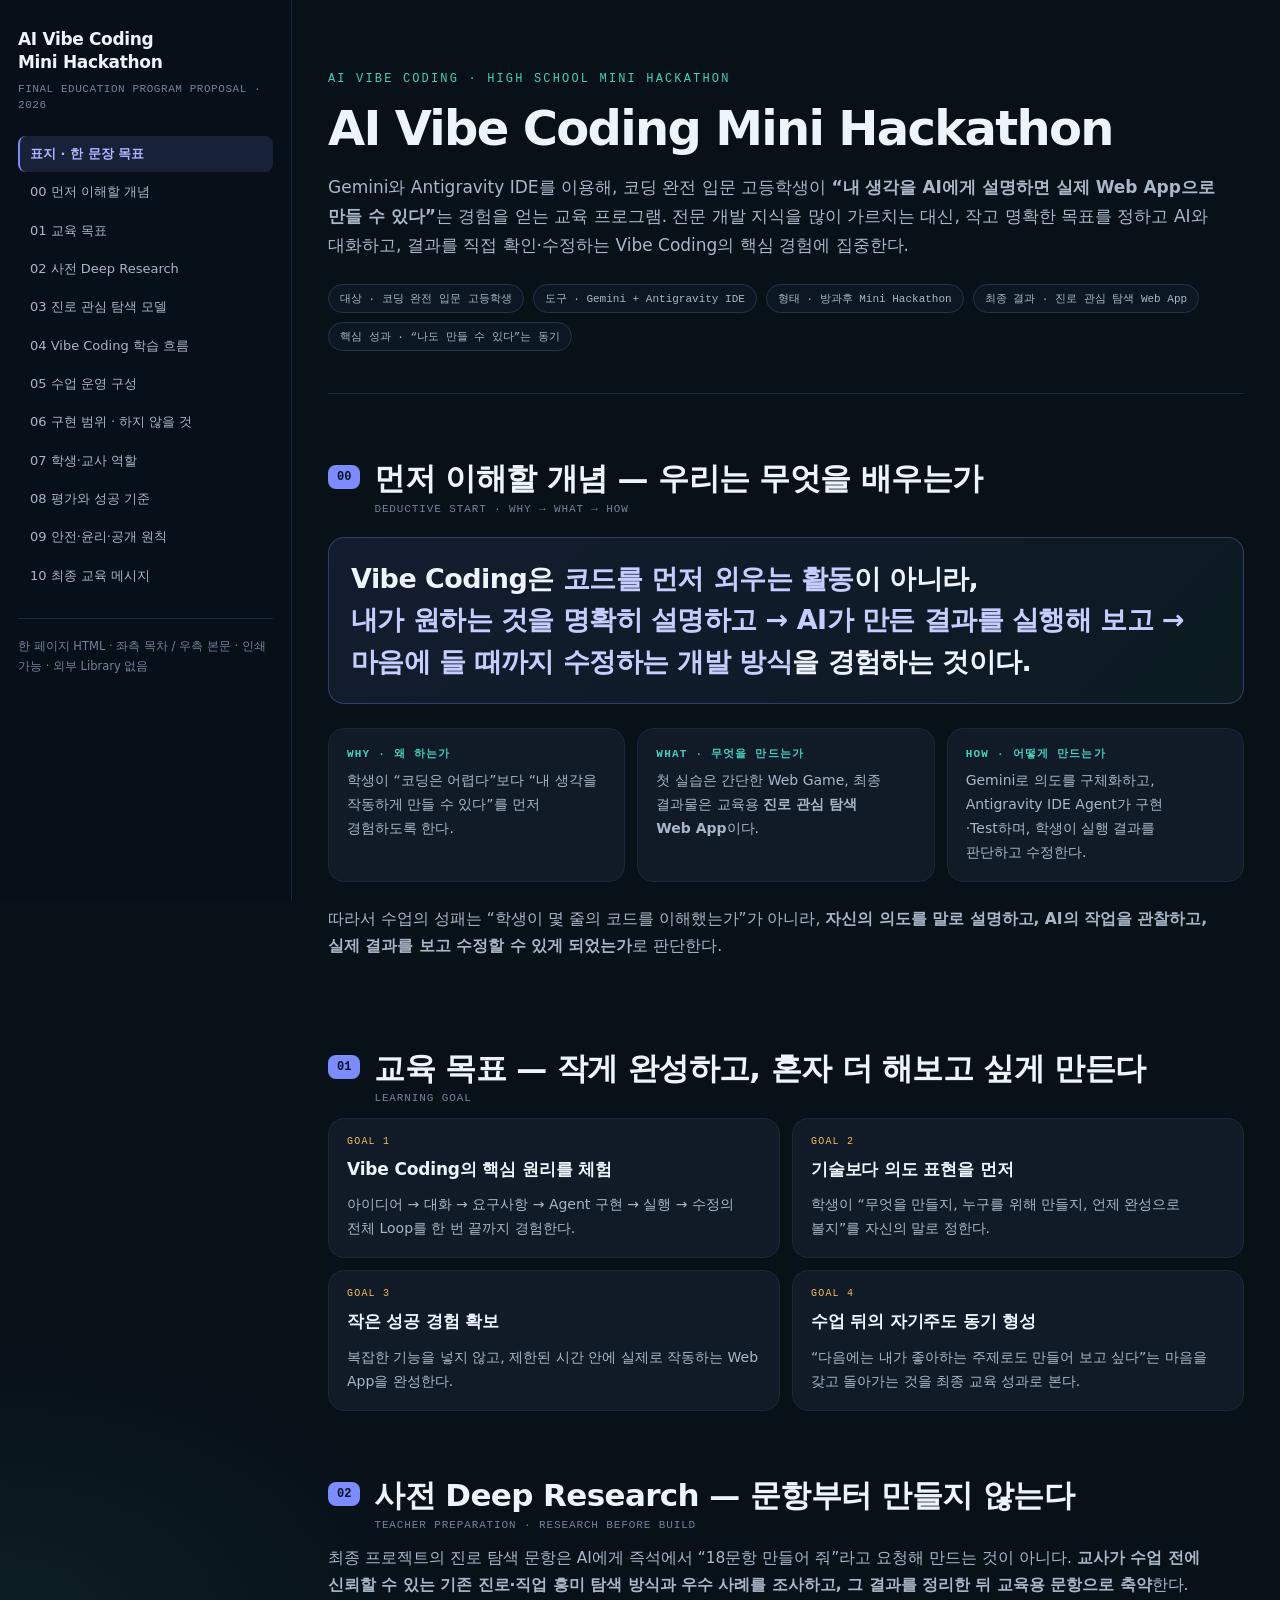
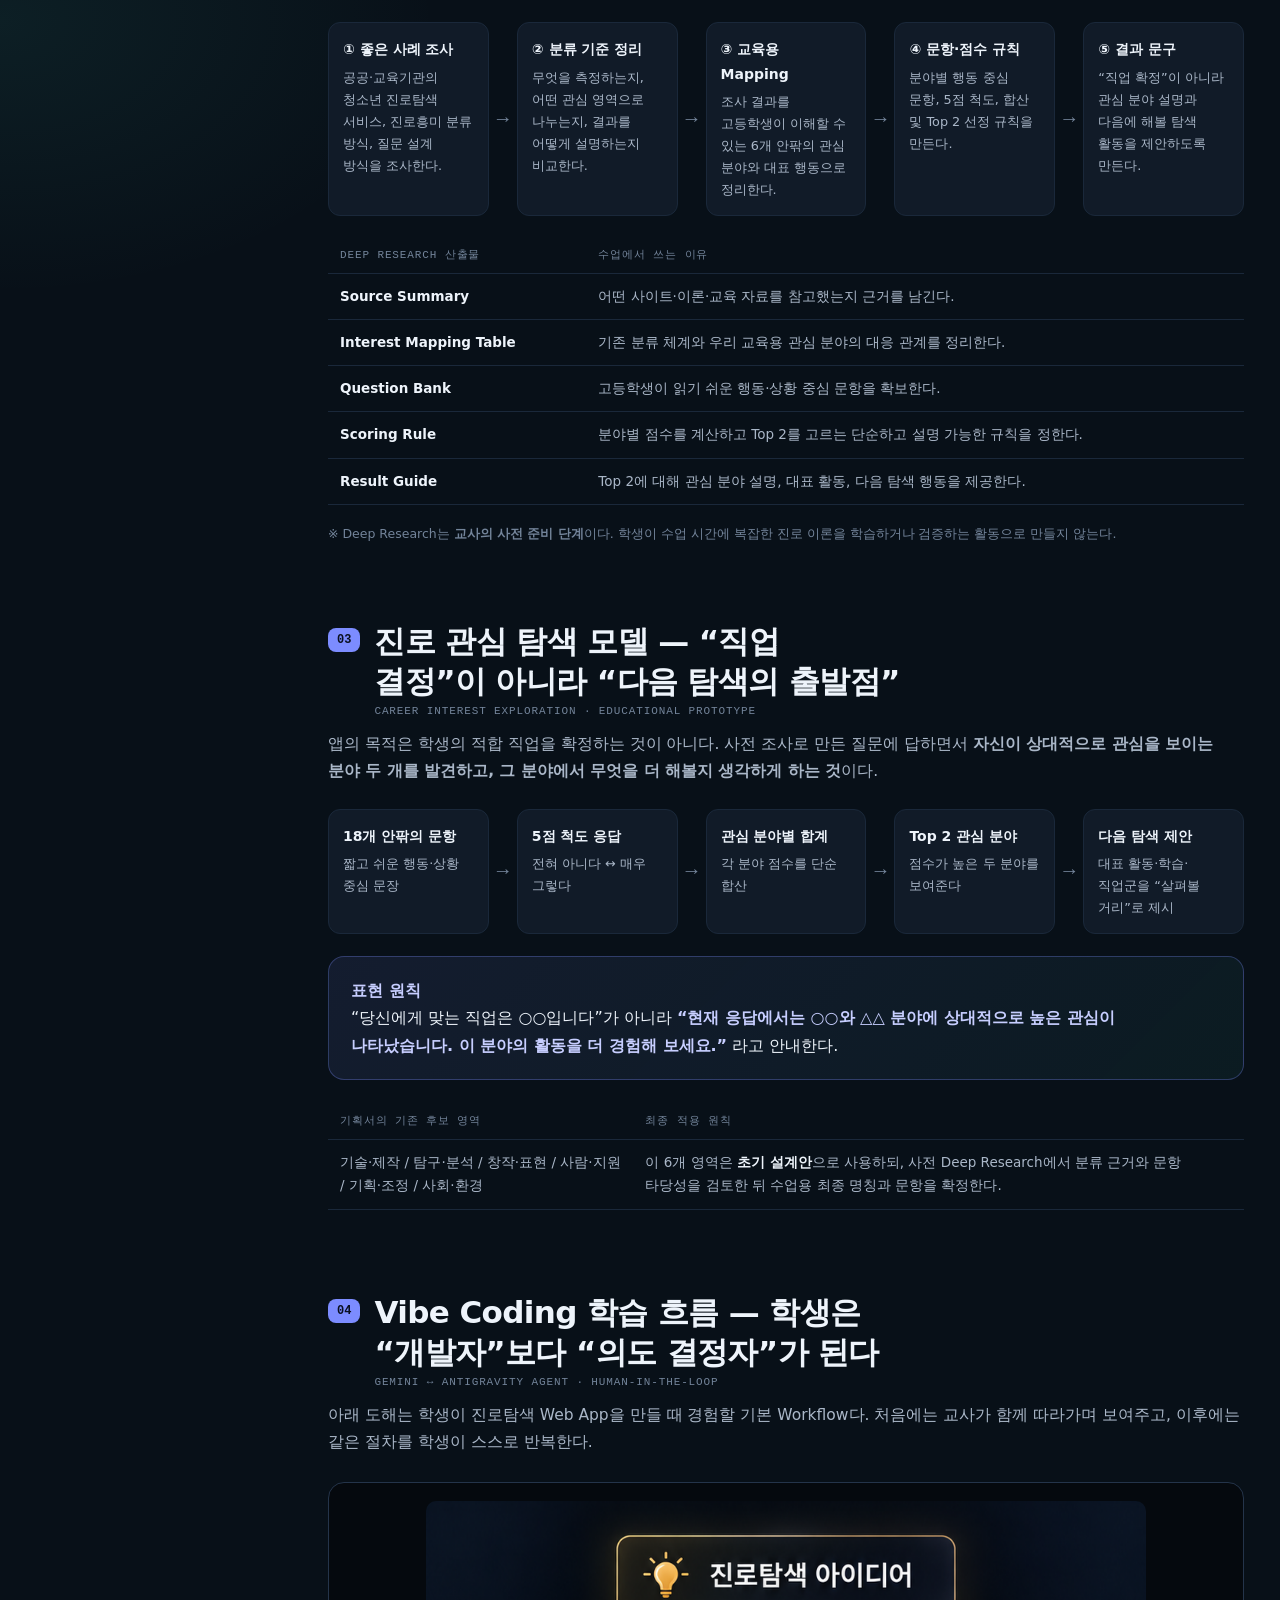
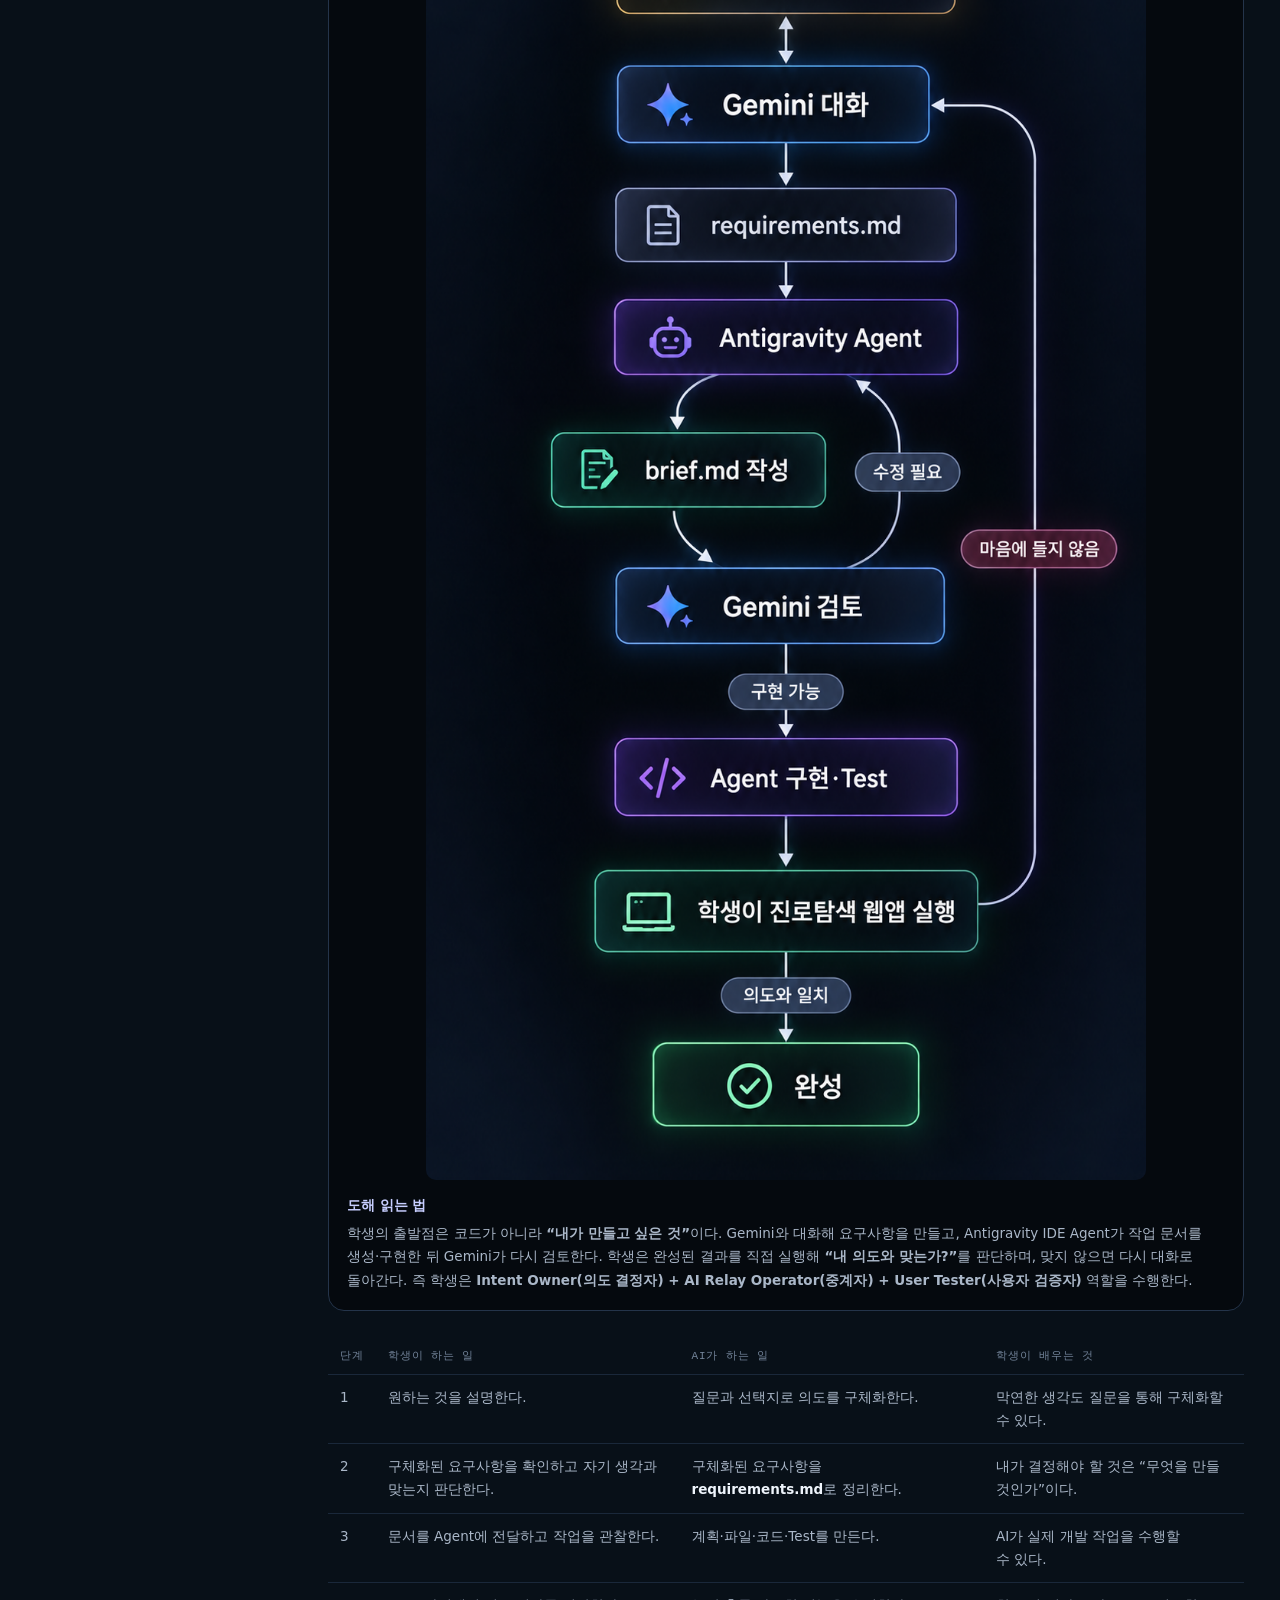
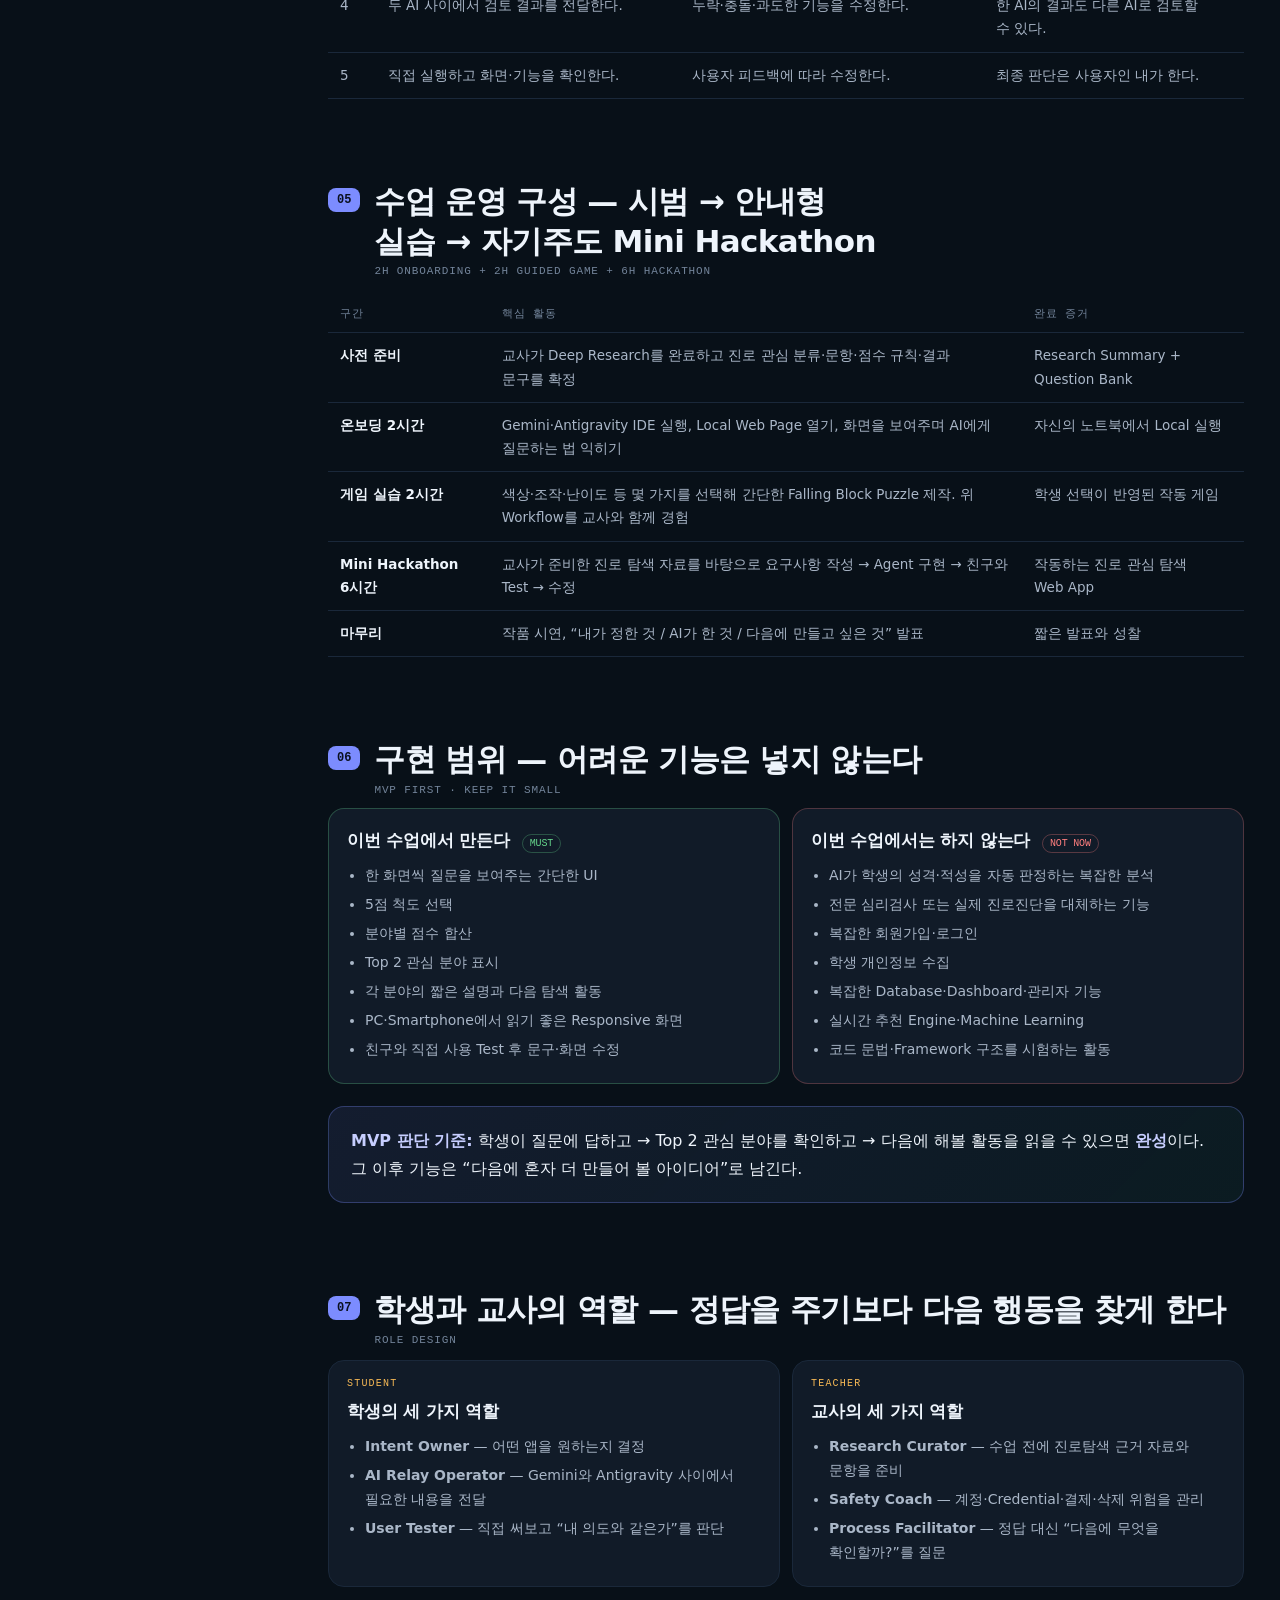
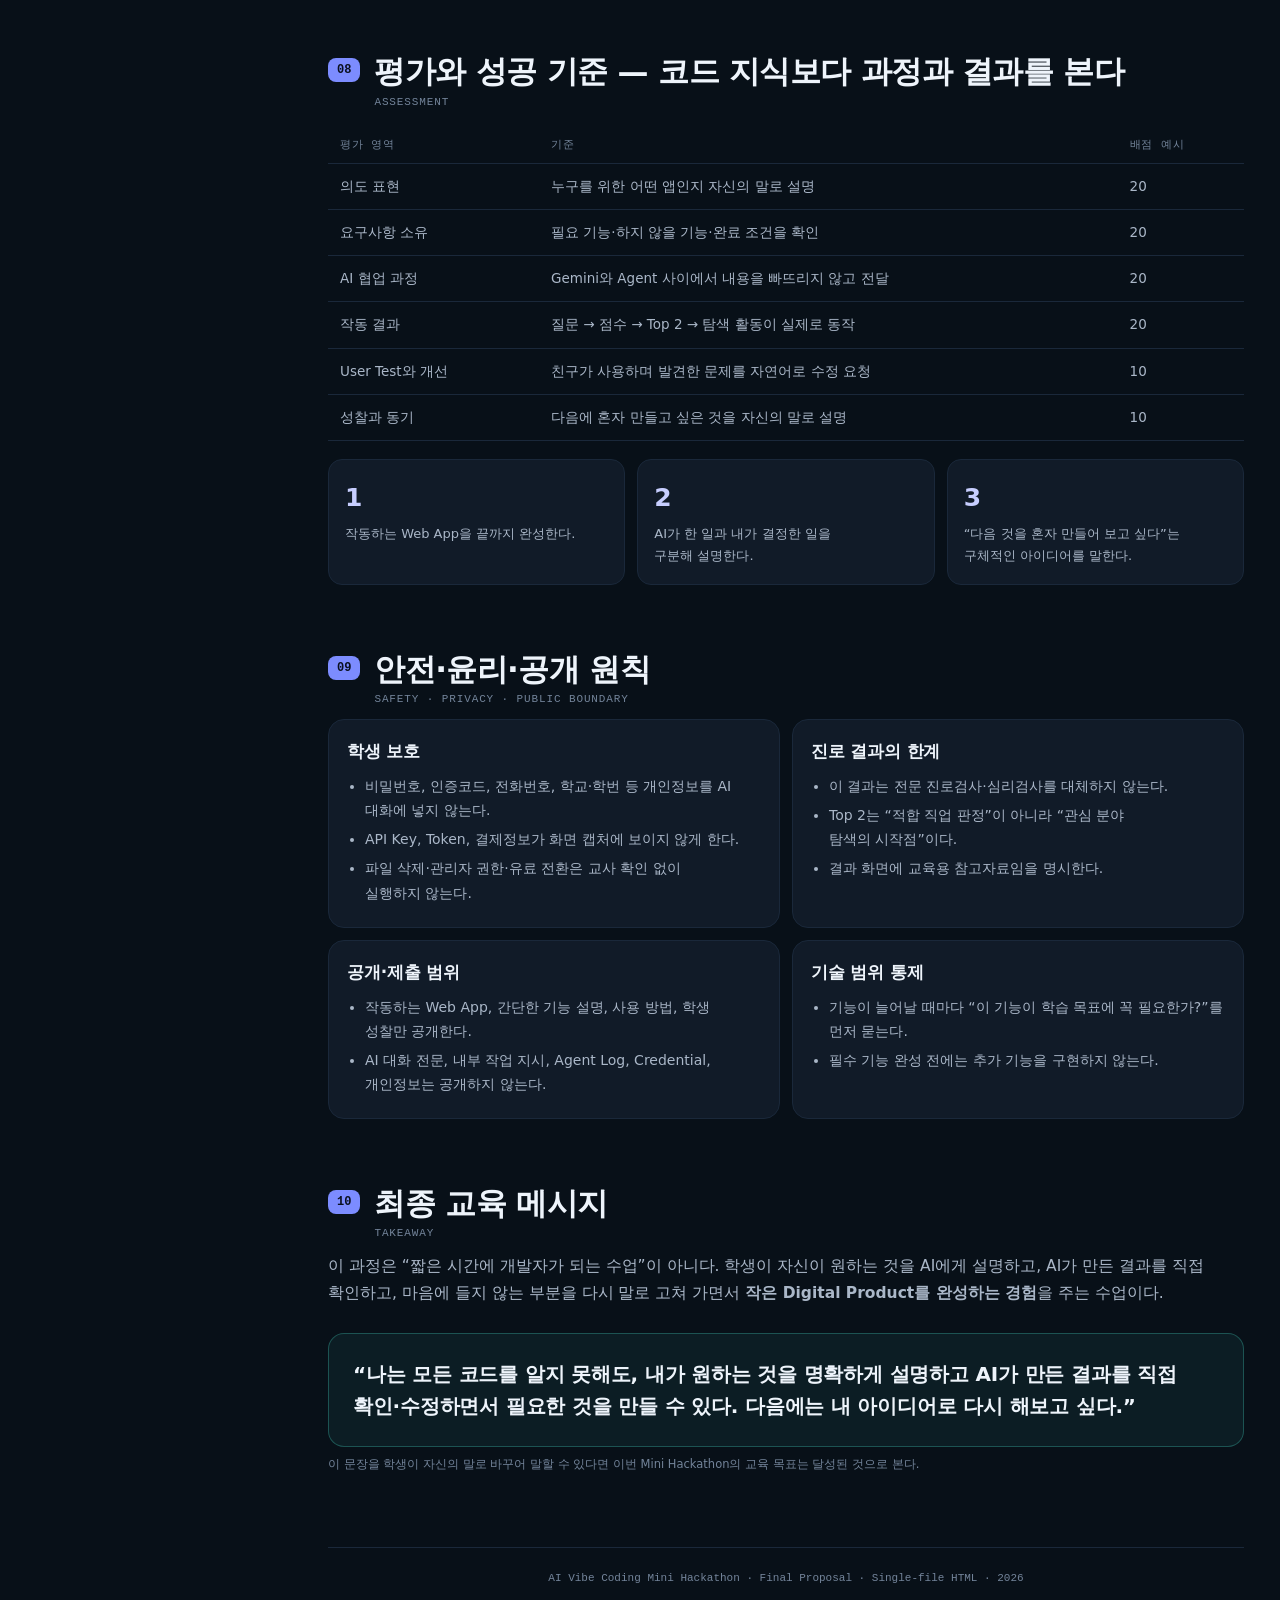
